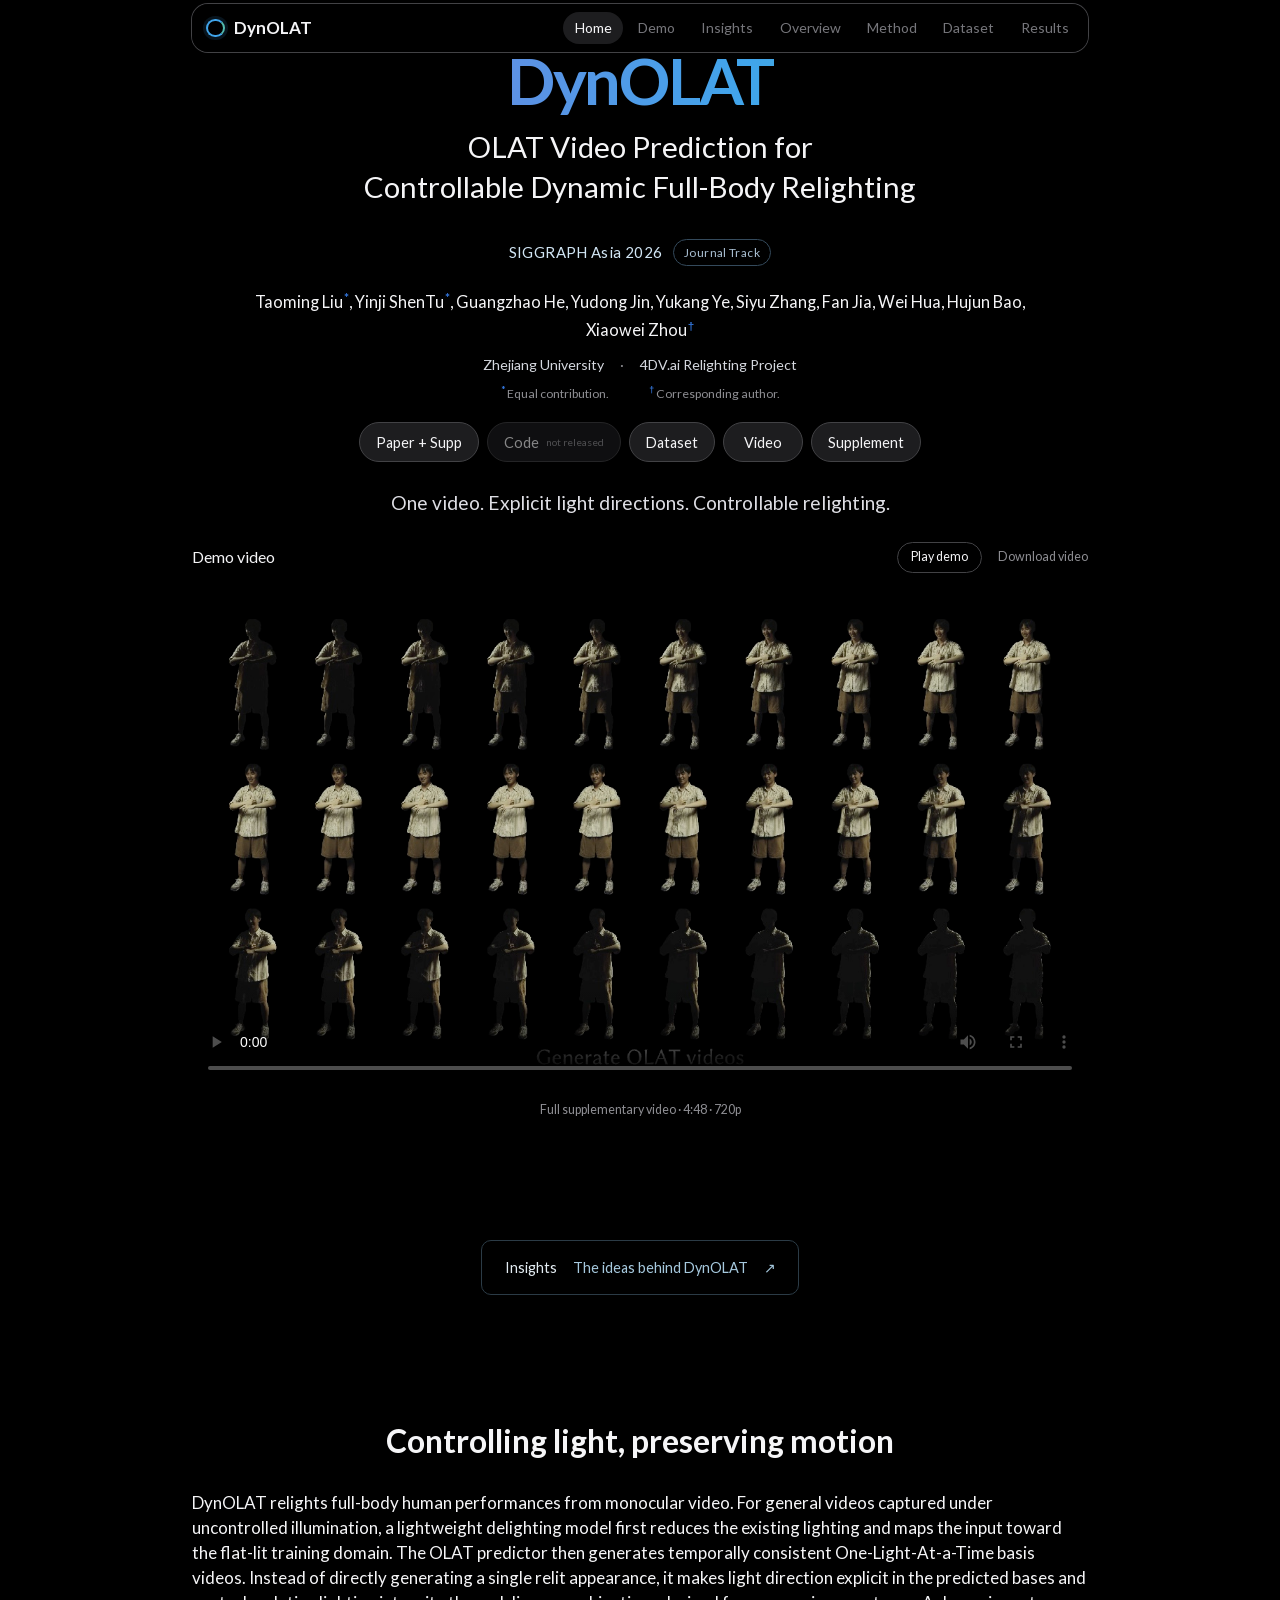
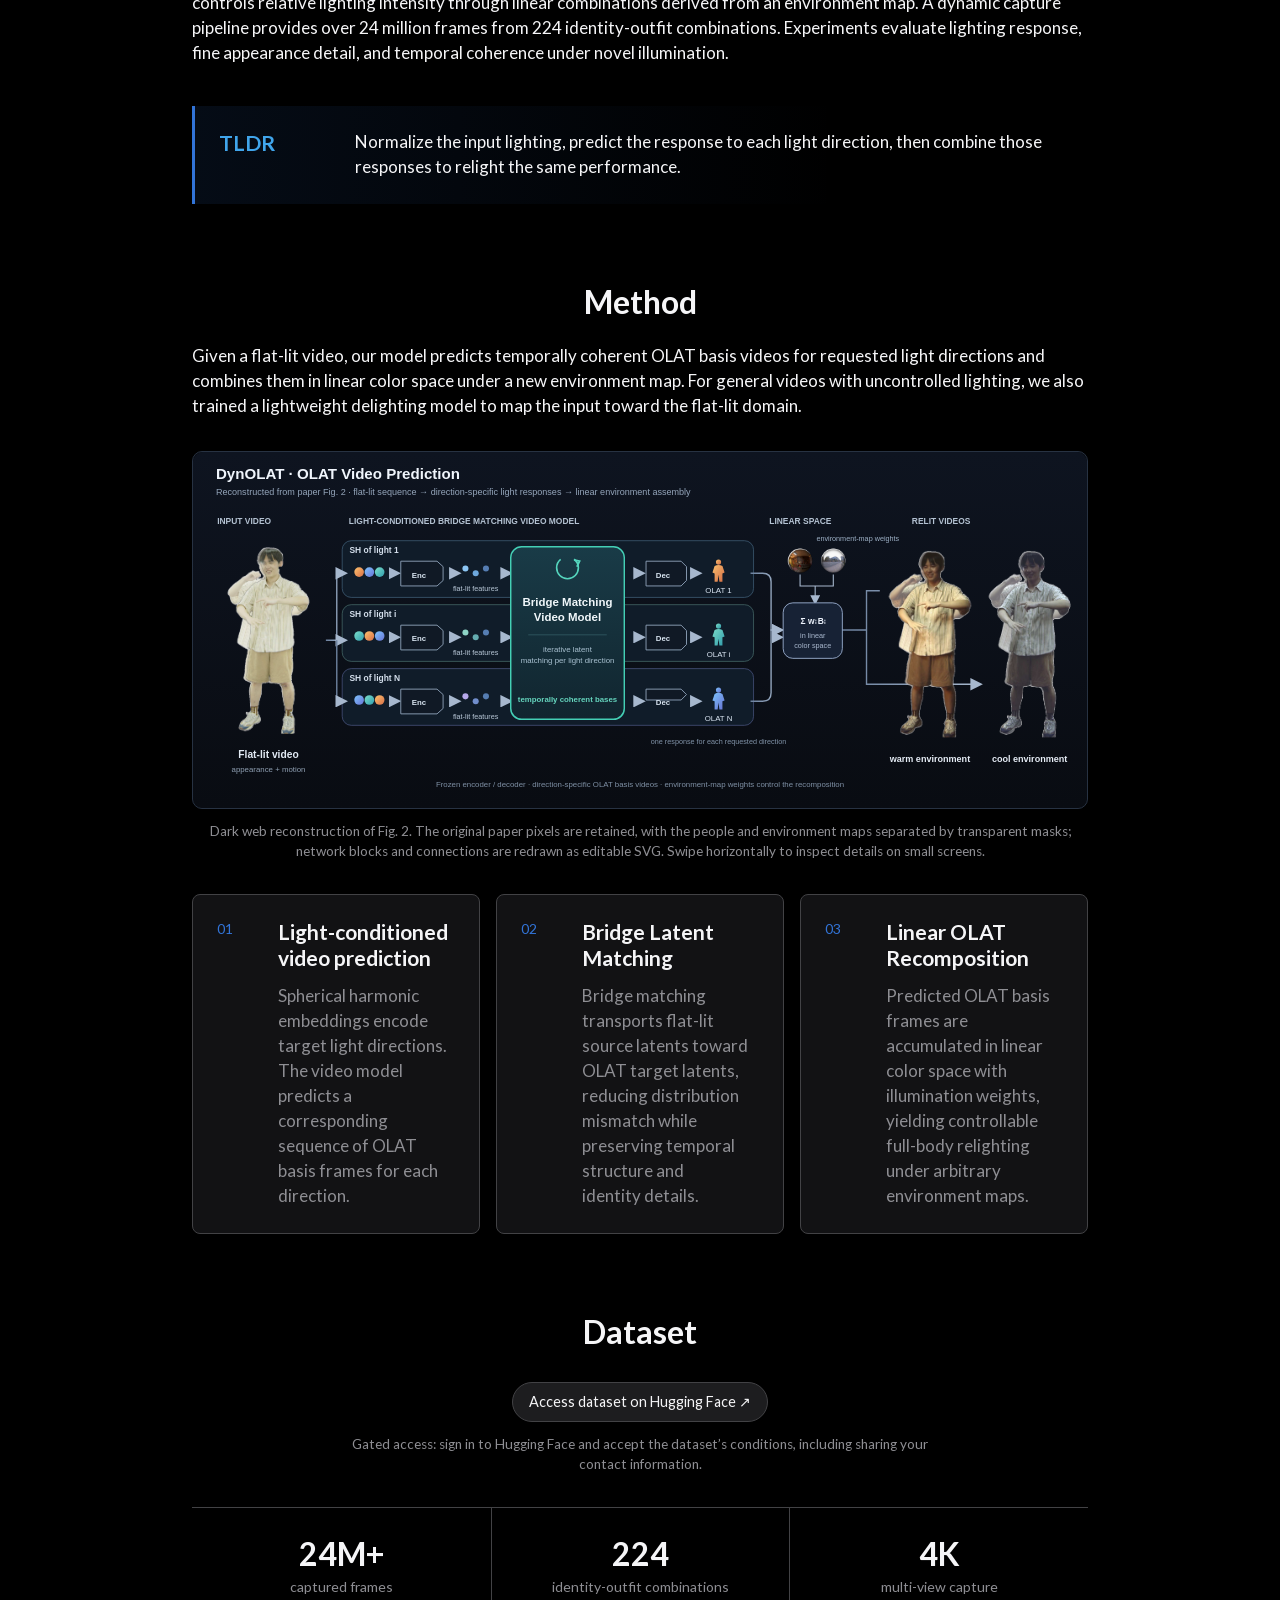
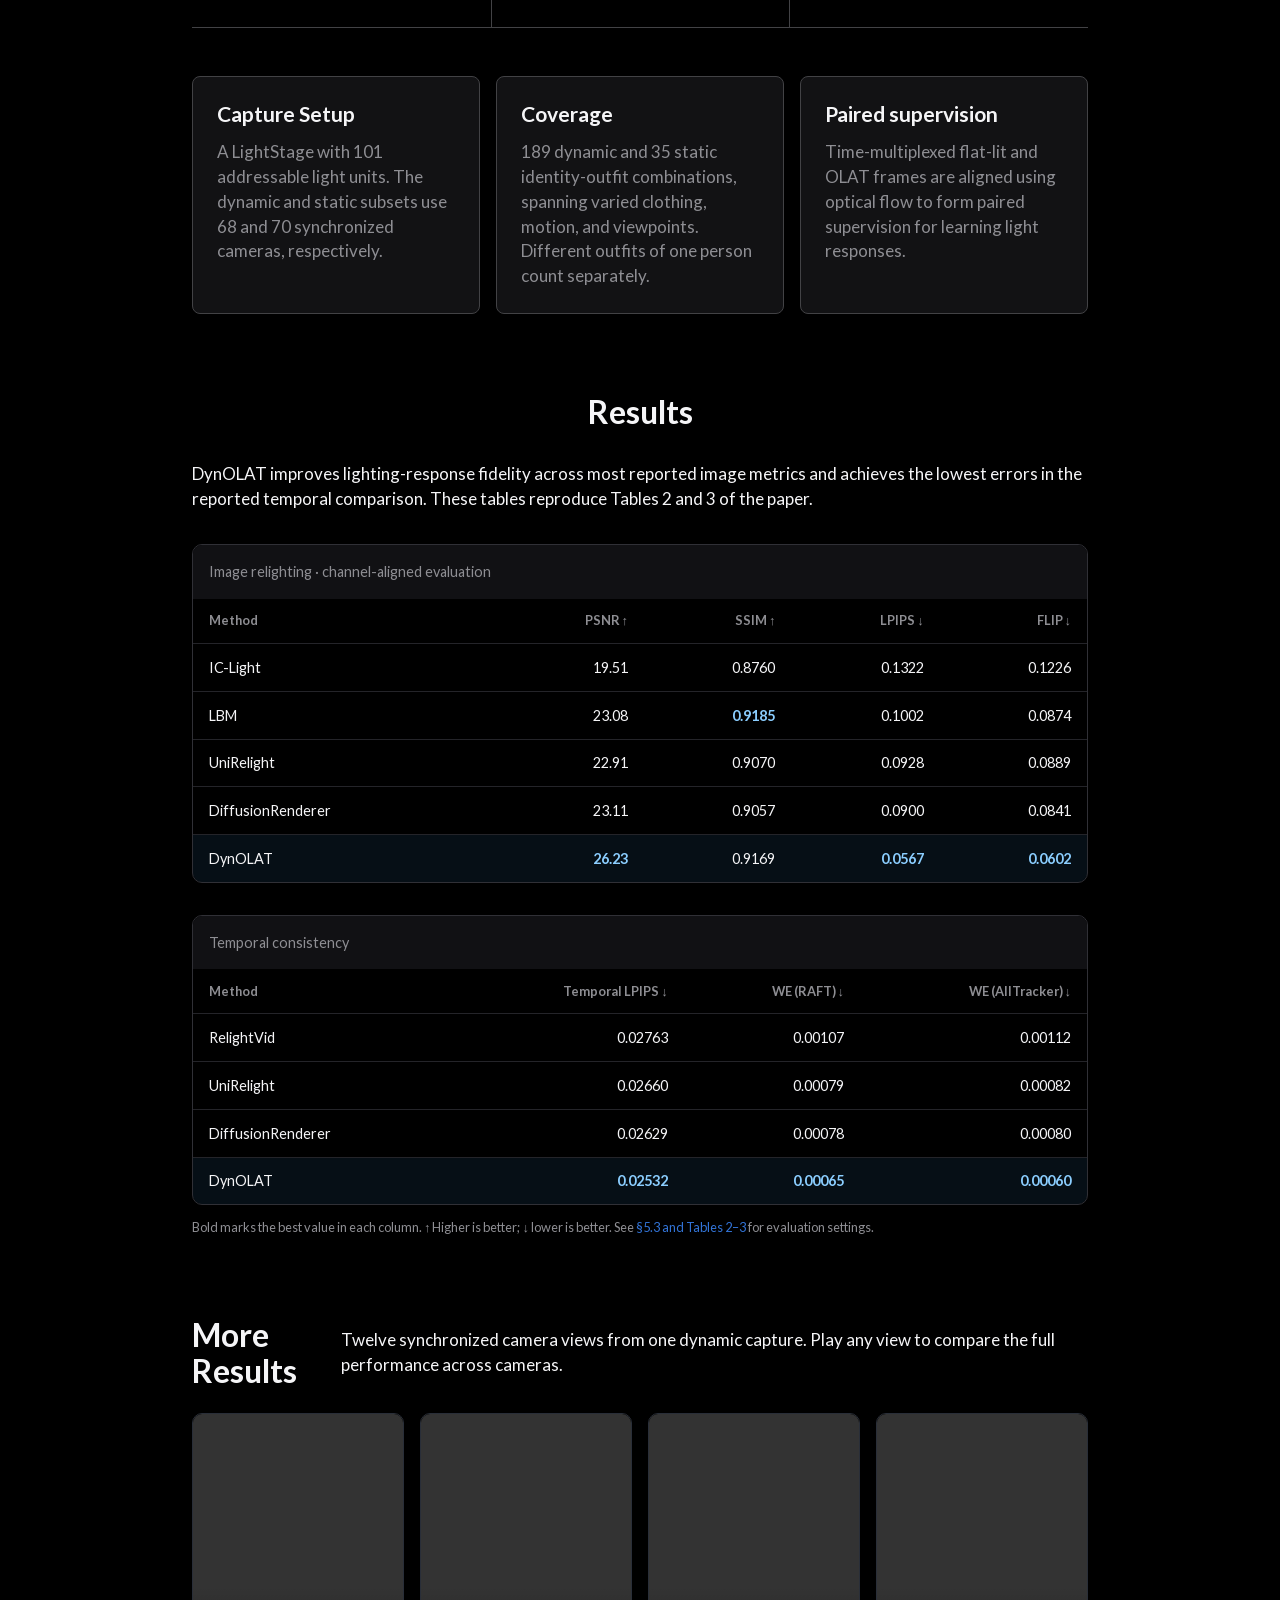
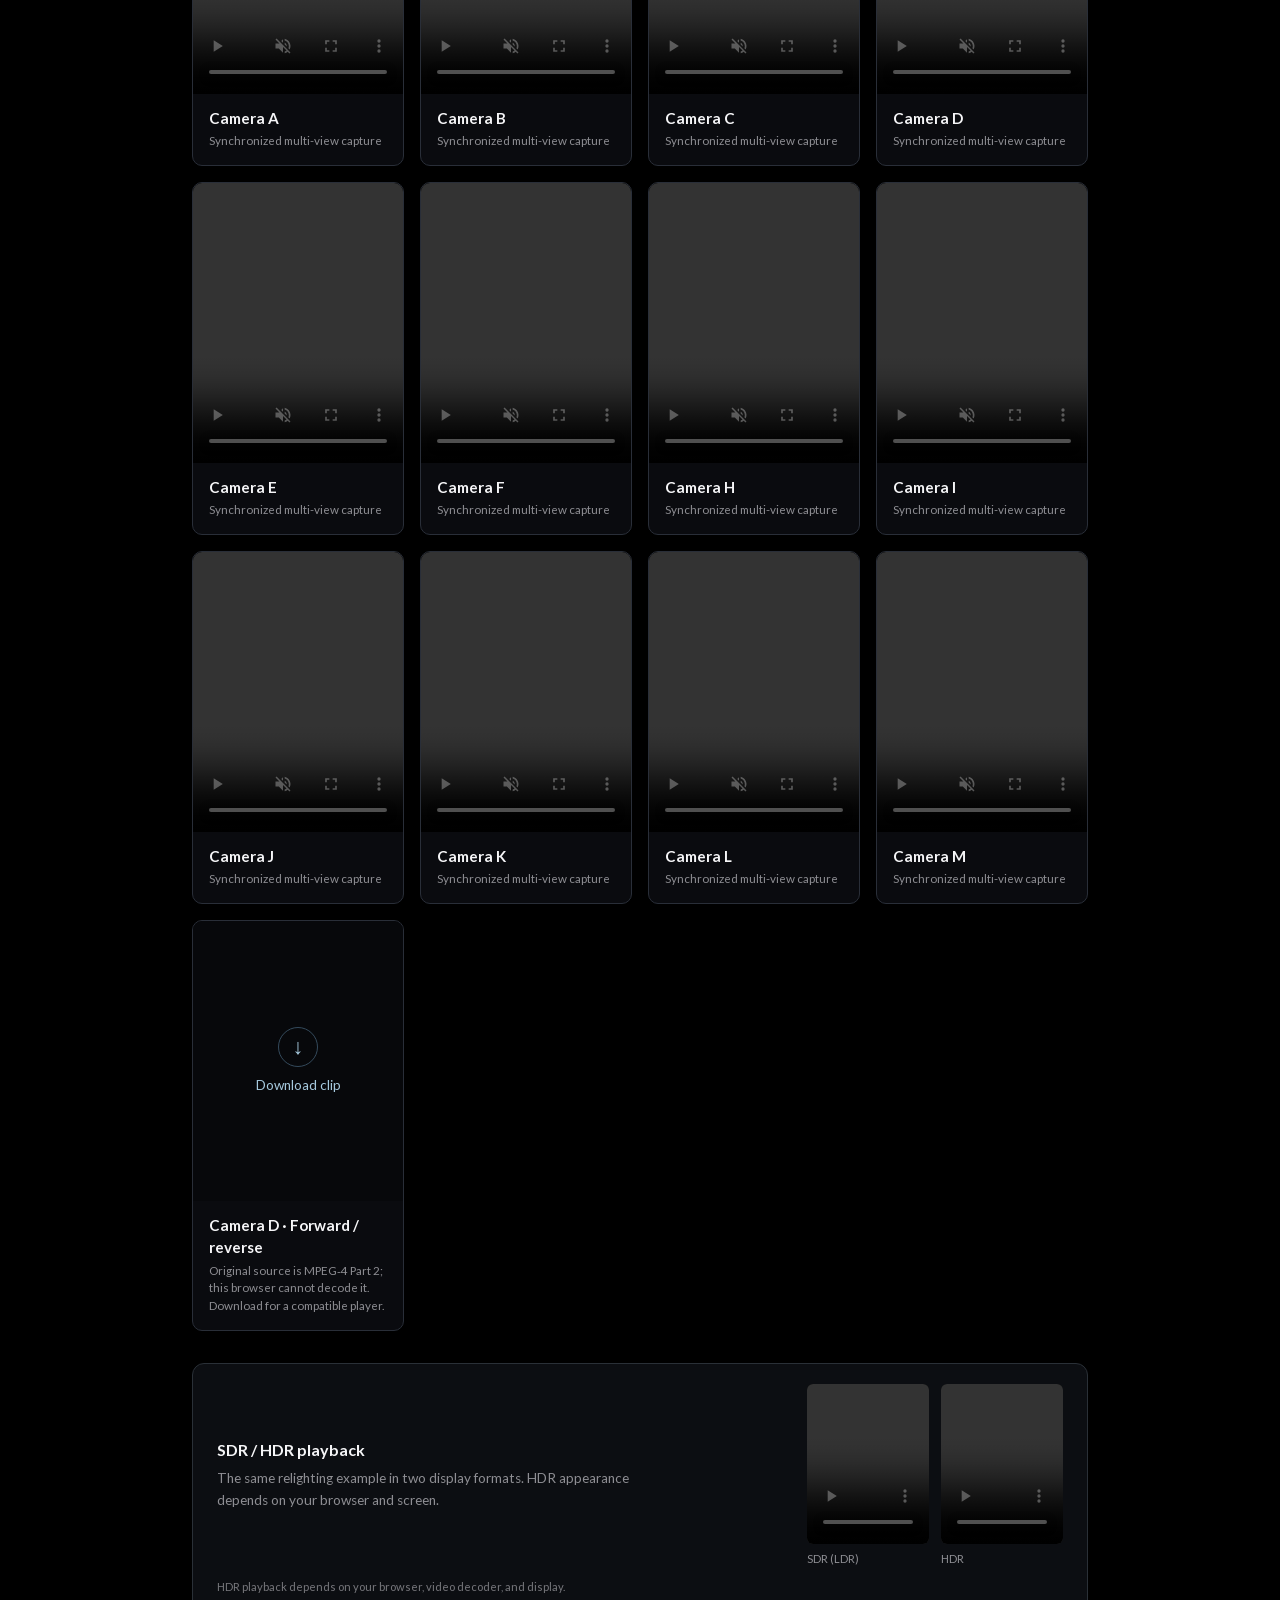
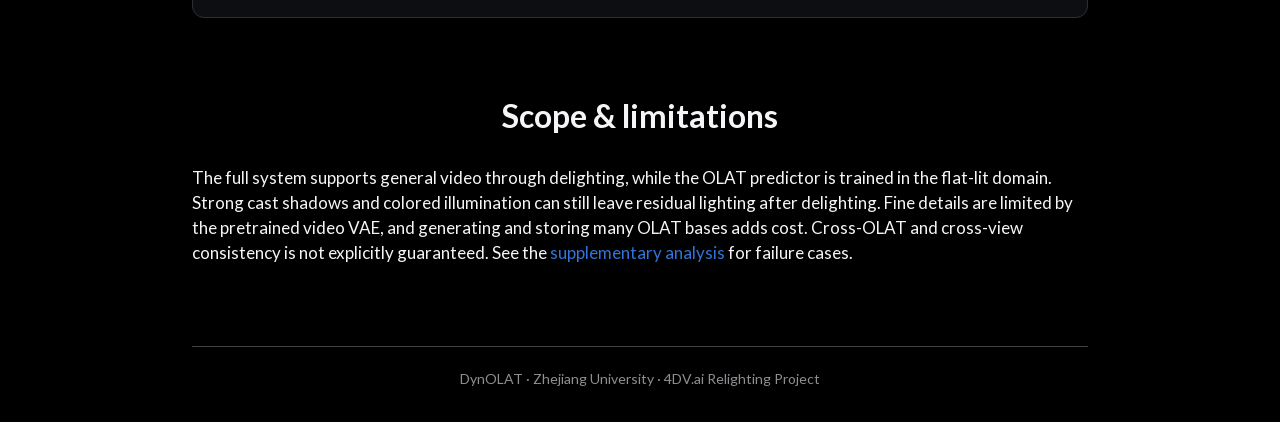
==== index.html @ ef67a53e "Refresh Jcam results gallery and masked Method diagram" ====
<!doctype html>
<html lang="en">
<head>
  <meta charset="utf-8">
  <meta name="viewport" content="width=device-width, initial-scale=1, viewport-fit=cover">
  <meta name="description" content="DynOLAT predicts temporally consistent full-body OLAT basis videos from monocular video, with a trained delighting model for general inputs under uncontrolled illumination.">
  <title>DynOLAT: OLAT Video Prediction for Controllable Dynamic Full-Body Relighting</title>
  <link rel="preload" href="assets/fonts/lato-latin-400-normal.woff2" as="font" type="font/woff2" crossorigin>
  <link rel="stylesheet" href="styles.css?v=20261019-4">
  <script src="script.js" defer></script>
</head>
<body>
  <header class="topbar" data-topbar>
    <div class="topbar__pill">
      <a class="topbar__brand" href="#home" aria-label="DynOLAT home">
        <span class="brand-mark" aria-hidden="true"></span>
        <span class="scroll-brand-left">DynOLAT</span>
      </a>
      <nav class="topbar__nav side-nav" aria-label="Section navigation">
        <a class="topbar__link nav-link active" href="#home">Home</a>
        <a class="topbar__link nav-link" href="#demo">Demo</a>
        <a class="topbar__link nav-link" href="project-source.html">Insights</a>
        <a class="topbar__link nav-link" href="#abstract">Overview</a>
        <a class="topbar__link nav-link" href="#method">Method</a>
        <a class="topbar__link nav-link" href="#dataset">Dataset</a>
        <a class="topbar__link nav-link" href="#experiment">Results</a>
      </nav>
    </div>
  </header>

  <main class="paper-page" id="top">
    <section class="hero section-block" id="home" data-topbar-trigger>
      <div class="container section-inner">
        <h1 class="hero__title">
          <span class="title hero__title-main" data-text="DynOLAT">DynOLAT<span class="hero__title-colon">:</span></span>
          <span class="full-title hero__title-sub" data-text="OLAT Video Prediction for Controllable Dynamic Full-Body Relighting">
            OLAT Video Prediction for<br class="hero__br--wide"> Controllable Dynamic Full-Body Relighting
          </span>
        </h1>

        <p class="publication-note">SIGGRAPH Asia 2026 <span class="publication-note__track">Journal Track</span></p>

        <p class="authors">
          Taoming Liu<sup>*</sup>, Yinji ShenTu<sup>*</sup>, Guangzhao He, Yudong Jin, Yukang Ye, Siyu Zhang, Fan Jia, Wei Hua, Hujun Bao, Xiaowei Zhou<sup>&dagger;</sup>
        </p>
        <p class="affiliations">Zhejiang University <span aria-hidden="true">·</span> 4DV.ai Relighting Project</p>
        <p class="author-note">
          <span><sup>*</sup> Equal contribution.</span>
          <span><sup>&dagger;</sup> Corresponding author.</span>
        </p>

        <div class="home-links actions" aria-label="Project links">
          <a class="home-link-btn button" href="assets/dynolat.pdf" target="_blank" rel="noopener" title="Complete paper, including supplementary material; 28 pages">Paper + Supp</a>
          <span class="home-link-btn button button--pending" aria-disabled="true" title="Code has not been released yet">Code <small>not released</small></span>
          <a class="home-link-btn button" href="https://huggingface.co/datasets/STLAND/ZJU_OLAT" target="_blank" rel="noopener">Dataset</a>
          <a class="home-link-btn button" href="#demo">Video</a>
          <a class="home-link-btn button" href="assets/dynolat.pdf#page=18" target="_blank" rel="noopener">Supplement</a>
        </div>
      </div>

      <div class="container hero-demo" id="demo">
        <p class="hero-tagline">One video. Explicit light directions. Controllable relighting.</p>
        <div class="preview-heading demo-heading">
          <h2>Demo video</h2>
          <div class="demo-actions">
            <button class="preview-toggle" type="button" data-demo-toggle>Play demo</button>
            <a href="assets/videos/dynolat-demo.mp4" download>Download video</a>
          </div>
        </div>
        <figure class="full-demo">
          <div class="media-frame media-frame--video">
            <video id="demo-video" class="demo-video" controls playsinline preload="metadata" poster="assets/videos/dynolat-demo-poster.jpg" aria-label="DynOLAT full supplementary demo video">
              <source src="assets/videos/dynolat-demo.mp4" type="video/mp4">
              Your browser does not support this video. <a href="assets/videos/dynolat-demo.mp4" download>Download the MP4</a>.
            </video>
          </div>
          <figcaption class="preview-caption">Full supplementary video · 4:48 · 720p</figcaption>
        </figure>
      </div>
    </section>

    <div class="source-entry container" id="project-source">
      <a href="project-source.html"><span>Insights</span> The ideas behind DynOLAT <span aria-hidden="true">↗</span></a>
    </div>

    <section class="section section-block" id="abstract">
      <div class="container section-inner">
        <div class="section__head">
          <h2 class="section-title">Controlling light, preserving motion</h2>
        </div>
        <p class="section-text prose">
          DynOLAT relights full-body human performances from monocular video. For general videos captured under uncontrolled illumination, a lightweight delighting model first reduces the existing lighting and maps the input toward the flat-lit training domain. The OLAT predictor then generates temporally consistent One-Light-At-a-Time basis videos. Instead of directly generating a single relit appearance, it makes light direction explicit in the predicted bases and controls relative lighting intensity through linear combinations derived from an environment map. A dynamic capture pipeline provides over 24 million frames from 224 identity-outfit combinations. Experiments evaluate lighting response, fine appearance detail, and temporal coherence under novel illumination.
        </p>
        <aside class="tldr-card callout">
          <h3 class="card-title">TLDR</h3>
          <p>Normalize the input lighting, predict the response to each light direction, then combine those responses to relight the same performance.</p>
        </aside>
      </div>
    </section>

    <section class="section section-block" id="method">
      <div class="container section-inner">
        <div class="section__head">
          <h2 class="section-title">Method</h2>
          <p class="section__lead section-text">
            Given a flat-lit video, our model predicts temporally coherent OLAT basis videos for requested light directions and combines them in linear color space under a new environment map. For general videos with uncontrolled lighting, we also trained a lightweight delighting model to map the input toward the flat-lit domain.
          </p>
        </div>
        <figure class="method-figure">
          <a href="assets/method-overview-dark.svg?v=20261030-5" target="_blank" rel="noopener" aria-label="Open the method diagram at full size"><img src="assets/method-overview-dark.svg?v=20261030-5" width="1480" height="590" loading="lazy" alt="Reconstruction of paper Figure 2 on a dark background: a flat-lit video is encoded; spherical harmonics of each target light direction condition an iterative bridge matching video model that predicts OLAT basis videos; the frozen decoder produces the bases, which are combined in linear color space with environment-map weights to create relit videos."></a>
          <figcaption>Dark web reconstruction of Fig. 2. The original paper pixels are retained, with the people and environment maps separated by transparent masks; network blocks and connections are redrawn as editable SVG. Swipe horizontally to inspect details on small screens.</figcaption>
        </figure>
        <ol class="method-list card-grid method-grid">
          <li class="info-card">
            <span class="method-list__index" aria-hidden="true">01</span>
            <div><h3 class="card-title">Light-conditioned video prediction</h3><p>Spherical harmonic embeddings encode target light directions. The video model predicts a corresponding sequence of OLAT basis frames for each direction.</p></div>
          </li>
          <li class="info-card">
            <span class="method-list__index" aria-hidden="true">02</span>
            <div><h3 class="card-title">Bridge Latent Matching</h3><p>Bridge matching transports flat-lit source latents toward OLAT target latents, reducing distribution mismatch while preserving temporal structure and identity details.</p></div>
          </li>
          <li class="info-card">
            <span class="method-list__index" aria-hidden="true">03</span>
            <div><h3 class="card-title">Linear OLAT Recomposition</h3><p>Predicted OLAT basis frames are accumulated in linear color space with illumination weights, yielding controllable full-body relighting under arbitrary environment maps.</p></div>
          </li>
        </ol>
      </div>
    </section>

    <section class="section section-block" id="dataset">
      <div class="container section-inner">
        <div class="section__head">
          <h2 class="section-title">Dataset</h2>
        </div>
        <div class="dataset-access">
          <a class="button" href="https://huggingface.co/datasets/STLAND/ZJU_OLAT" target="_blank" rel="noopener">Access dataset on Hugging Face ↗</a>
          <p>Gated access: sign in to Hugging Face and accept the dataset’s conditions, including sharing your contact information.</p>
        </div>
        <div class="dataset-summary" aria-label="Dataset scale">
          <p><strong>24M+</strong><span>captured frames</span></p>
          <p><strong>224</strong><span>identity-outfit combinations</span></p>
          <p><strong>4K</strong><span>multi-view capture</span></p>
        </div>
        <div class="card-grid dataset-grid">
          <article class="info-card">
            <h3 class="card-title">Capture Setup</h3>
            <p>A LightStage with 101 addressable light units. The dynamic and static subsets use 68 and 70 synchronized cameras, respectively.</p>
          </article>
          <article class="info-card">
            <h3 class="card-title">Coverage</h3>
            <p>189 dynamic and 35 static identity-outfit combinations, spanning varied clothing, motion, and viewpoints. Different outfits of one person count separately.</p>
          </article>
          <article class="info-card">
            <h3 class="card-title">Paired supervision</h3>
            <p>Time-multiplexed flat-lit and OLAT frames are aligned using optical flow to form paired supervision for learning light responses.</p>
          </article>
        </div>
      </div>
    </section>

    <section class="section section-block" id="experiment">
      <div class="container section-inner">
        <div class="section__head">
          <h2 class="section-title">Results</h2>
        </div>
        <p class="section-text prose">DynOLAT improves lighting-response fidelity across most reported image metrics and achieves the lowest errors in the reported temporal comparison. These tables reproduce Tables 2 and 3 of the paper.</p>
        <div class="results-table-wrap" tabindex="0" role="region" aria-label="Image relighting results; scroll horizontally on small screens">
          <table class="results-table">
            <caption>Image relighting · channel-aligned evaluation</caption>
            <thead><tr><th scope="col">Method</th><th scope="col">PSNR ↑</th><th scope="col">SSIM ↑</th><th scope="col">LPIPS ↓</th><th scope="col">FLIP ↓</th></tr></thead>
            <tbody>
              <tr><th scope="row">IC-Light</th><td>19.51</td><td>0.8760</td><td>0.1322</td><td>0.1226</td></tr>
              <tr><th scope="row">LBM</th><td>23.08</td><td><strong>0.9185</strong></td><td>0.1002</td><td>0.0874</td></tr>
              <tr><th scope="row">UniRelight</th><td>22.91</td><td>0.9070</td><td>0.0928</td><td>0.0889</td></tr>
              <tr><th scope="row">DiffusionRenderer</th><td>23.11</td><td>0.9057</td><td>0.0900</td><td>0.0841</td></tr>
              <tr class="ours"><th scope="row">DynOLAT</th><td><strong>26.23</strong></td><td>0.9169</td><td><strong>0.0567</strong></td><td><strong>0.0602</strong></td></tr>
            </tbody>
          </table>
        </div>
        <div class="results-table-wrap" tabindex="0" role="region" aria-label="Temporal consistency results; scroll horizontally on small screens">
          <table class="results-table">
            <caption>Temporal consistency</caption>
            <thead><tr><th scope="col">Method</th><th scope="col">Temporal LPIPS ↓</th><th scope="col">WE (RAFT) ↓</th><th scope="col">WE (AllTracker) ↓</th></tr></thead>
            <tbody>
              <tr><th scope="row">RelightVid</th><td>0.02763</td><td>0.00107</td><td>0.00112</td></tr>
              <tr><th scope="row">UniRelight</th><td>0.02660</td><td>0.00079</td><td>0.00082</td></tr>
              <tr><th scope="row">DiffusionRenderer</th><td>0.02629</td><td>0.00078</td><td>0.00080</td></tr>
              <tr class="ours"><th scope="row">DynOLAT</th><td><strong>0.02532</strong></td><td><strong>0.00065</strong></td><td><strong>0.00060</strong></td></tr>
            </tbody>
          </table>
        </div>
        <p class="results-note">Bold marks the best value in each column. ↑ Higher is better; ↓ lower is better. See <a href="assets/dynolat.pdf#page=12" target="_blank" rel="noopener">§5.3 and Tables 2–3</a> for evaluation settings.</p>
      </div>
    </section>

    <section class="section section-block more-results" id="more-results">
      <div class="container section-inner">
        <div class="preview-heading short-preview-heading">
          <h2 class="section-title">More Results</h2>
          <p class="section-text">Twelve synchronized camera views from one dynamic capture. Play any view to compare the full performance across cameras.</p>
        </div>
        <div class="case-grid jcam-grid" aria-label="Synchronized results from the Jcam multi-camera capture">
          <figure class="case-card jcam-card"><video class="jcam-video" data-jcam-sync controls playsinline muted loop preload="metadata" aria-label="Synchronized camera A view"><source src="assets/videos/jcam/JcamA.mp4" type="video/mp4"></video><figcaption><span>Camera A</span><small>Synchronized multi-view capture</small></figcaption></figure>
          <figure class="case-card jcam-card"><video class="jcam-video" data-jcam-sync controls playsinline muted loop preload="metadata" aria-label="Synchronized camera B view"><source src="assets/videos/jcam/JcamB.mp4" type="video/mp4"></video><figcaption><span>Camera B</span><small>Synchronized multi-view capture</small></figcaption></figure>
          <figure class="case-card jcam-card"><video class="jcam-video" data-jcam-sync controls playsinline muted loop preload="metadata" aria-label="Synchronized camera C view"><source src="assets/videos/jcam/JcamC.mp4" type="video/mp4"></video><figcaption><span>Camera C</span><small>Synchronized multi-view capture</small></figcaption></figure>
          <figure class="case-card jcam-card"><video class="jcam-video" data-jcam-sync controls playsinline muted loop preload="metadata" aria-label="Synchronized camera D view"><source src="assets/videos/jcam/JcamD.mp4" type="video/mp4"></video><figcaption><span>Camera D</span><small>Synchronized multi-view capture</small></figcaption></figure>
          <figure class="case-card jcam-card"><video class="jcam-video" data-jcam-sync controls playsinline muted loop preload="metadata" aria-label="Synchronized camera E view"><source src="assets/videos/jcam/JcamE.mp4" type="video/mp4"></video><figcaption><span>Camera E</span><small>Synchronized multi-view capture</small></figcaption></figure>
          <figure class="case-card jcam-card"><video class="jcam-video" data-jcam-sync controls playsinline muted loop preload="metadata" aria-label="Synchronized camera F view"><source src="assets/videos/jcam/JcamF.mp4" type="video/mp4"></video><figcaption><span>Camera F</span><small>Synchronized multi-view capture</small></figcaption></figure>
          <figure class="case-card jcam-card"><video class="jcam-video" data-jcam-sync controls playsinline muted loop preload="metadata" aria-label="Synchronized camera H view"><source src="assets/videos/jcam/JcamH.mp4" type="video/mp4"></video><figcaption><span>Camera H</span><small>Synchronized multi-view capture</small></figcaption></figure>
          <figure class="case-card jcam-card"><video class="jcam-video" data-jcam-sync controls playsinline muted loop preload="metadata" aria-label="Synchronized camera I view"><source src="assets/videos/jcam/JcamI.mp4" type="video/mp4"></video><figcaption><span>Camera I</span><small>Synchronized multi-view capture</small></figcaption></figure>
          <figure class="case-card jcam-card"><video class="jcam-video" data-jcam-sync controls playsinline muted loop preload="metadata" aria-label="Synchronized camera J view"><source src="assets/videos/jcam/JcamJ.mp4" type="video/mp4"></video><figcaption><span>Camera J</span><small>Synchronized multi-view capture</small></figcaption></figure>
          <figure class="case-card jcam-card"><video class="jcam-video" data-jcam-sync controls playsinline muted loop preload="metadata" aria-label="Synchronized camera K view"><source src="assets/videos/jcam/JcamK.mp4" type="video/mp4"></video><figcaption><span>Camera K</span><small>Synchronized multi-view capture</small></figcaption></figure>
          <figure class="case-card jcam-card"><video class="jcam-video" data-jcam-sync controls playsinline muted loop preload="metadata" aria-label="Synchronized camera L view"><source src="assets/videos/jcam/JcamL.mp4" type="video/mp4"></video><figcaption><span>Camera L</span><small>Synchronized multi-view capture</small></figcaption></figure>
          <figure class="case-card jcam-card"><video class="jcam-video" data-jcam-sync controls playsinline muted loop preload="metadata" aria-label="Synchronized camera M view"><source src="assets/videos/jcam/JcamM.mp4" type="video/mp4"></video><figcaption><span>Camera M</span><small>Synchronized multi-view capture</small></figcaption></figure>
          <figure class="case-card jcam-card jcam-card--reverse"><div class="jcam-download-preview"><a href="assets/videos/jcam/JcamD_forward_reverse_x1.mp4" download aria-label="Download Camera D forward and reverse clip"><span aria-hidden="true">↓</span><span>Download clip</span></a></div><figcaption><span>Camera D · Forward / reverse</span><small>Original source is MPEG‑4 Part 2; this browser cannot decode it. Download for a compatible player.</small></figcaption></figure>
        </div>
        <aside class="playback-note" aria-labelledby="playback-title">
        <div class="playback-note__copy"><h3 class="playback-heading" id="playback-title">SDR / HDR playback</h3>
        <p class="section-text">The same relighting example in two display formats. HDR appearance depends on your browser and screen.</p></div>
        <div class="experiment-video-grid">
          <figure class="experiment-video-item">
            <div class="media-frame media-frame--video">
              <video class="experiment-video" aria-label="SDR relighting playback" controls preload="metadata" muted playsinline>
                <source src="assets/videos/shanghai-sdr.mp4" type="video/mp4">
              </video>
            </div>
            <figcaption class="video-caption">SDR (LDR)</figcaption>
          </figure>
          <figure class="experiment-video-item">
            <div class="media-frame media-frame--video">
              <video class="experiment-video hdr-video" aria-label="HDR relighting playback" controls preload="metadata" muted playsinline>
                <source src="assets/videos/shanghai-hdr.mp4" type="video/mp4">
              </video>
            </div>
            <figcaption class="video-caption">HDR</figcaption>
          </figure>
        </div>
        <p class="experiment-hdr-note" id="hdrSupportNote">HDR Playback: Detecting support...</p>
        </aside>
      </div>
    </section>

    <section class="section section-block" id="limitations">
      <div class="container section-inner">
        <div class="section__head"><h2 class="section-title">Scope &amp; limitations</h2></div>
        <p class="section-text prose">The full system supports general video through delighting, while the OLAT predictor is trained in the flat-lit domain. Strong cast shadows and colored illumination can still leave residual lighting after delighting. Fine details are limited by the pretrained video VAE, and generating and storing many OLAT bases adds cost. Cross-OLAT and cross-view consistency is not explicitly guaranteed. See the <a href="assets/dynolat.pdf#page=19" target="_blank" rel="noopener">supplementary analysis</a> for failure cases.</p>
      </div>
    </section>
  </main>

  <footer class="footer">
    <div class="container"><p>DynOLAT &middot; Zhejiang University &middot; 4DV.ai Relighting Project</p></div>
  </footer>
</body>
</html>
---- styles.css ----
@font-face {
  font-family: "Lato";
  font-style: normal;
  font-weight: 400;
  font-display: swap;
  src: url("assets/fonts/lato-latin-400-normal.woff2") format("woff2");
}

@font-face {
  font-family: "Lato";
  font-style: normal;
  font-weight: 700;
  font-display: swap;
  src: url("assets/fonts/lato-latin-700-normal.woff2") format("woff2");
}

:root {
  color-scheme: dark;
  --bg: #000000;
  --surface-deep: #121214;
  --surface: #1d1d1f;
  --surface-hover: #2a2a2d;
  --border: #424245;
  --border-strong: #55555a;
  --text: #f5f5f7;
  --text-muted: #8e8e93;
  --text-faint: #76767b;
  --link: #3274d8;
  --accent: #40a5eb;
  --accent-soft: #6e85df;
  --accent-teal: #52bbb1;
  --container: 60rem;
  --gutter: clamp(1.1rem, 4vw, 2rem);
  --section-gap: clamp(6rem, 10vw, 10rem);
  --radius-media: 16px;
  --radius: 8px;
  --radius-sm: 6px;
  --radius-pill: 999px;
  --ease: cubic-bezier(0.4, 0, 0.2, 1);
  --anchor-offset: 5.5rem;
  --step-small: 0.875rem;
  --step-body: 1.0625rem;
  --step-lead: 1.3125rem;
  --step-heading: 2rem;
  --step-display: 2.2rem;
}

*,
*::before,
*::after {
  box-sizing: border-box;
}

html {
  scroll-behavior: smooth;
  scroll-padding-top: var(--anchor-offset);
  -webkit-text-size-adjust: 100%;
}

body {
  min-width: 320px;
  margin: 0;
  overflow-x: hidden;
  background: var(--bg);
  color: var(--text);
  font-family: "Lato", ui-sans-serif, -apple-system, BlinkMacSystemFont, "Segoe UI", "PingFang SC", "Microsoft YaHei", sans-serif;
  font-size: var(--step-body);
  line-height: 1.47;
  letter-spacing: 0;
  -webkit-font-smoothing: antialiased;
  text-rendering: optimizeLegibility;
}

img,
video {
  display: block;
  max-width: 100%;
  height: auto;
  -webkit-user-drag: none;
  user-select: none;
}

a {
  color: var(--link);
  text-decoration: none;
}

a:hover {
  text-decoration: underline;
}

h1,
h2,
h3,
p,
figure {
  margin: 0;
}

h1,
h2,
h3 {
  font-weight: 700;
  letter-spacing: 0;
  text-wrap: balance;
}

h2 {
  font-size: var(--step-heading);
  line-height: 1.125;
}

h3 {
  font-size: var(--step-lead);
  line-height: 1.25;
}

p {
  text-wrap: pretty;
}

:focus-visible {
  outline: 2px solid var(--link);
  outline-offset: 3px;
  border-radius: 4px;
}

.container {
  width: 100%;
  max-width: var(--container);
  margin-inline: auto;
  padding-inline: var(--gutter);
}

.paper-page {
  width: 100%;
}

.topbar {
  position: fixed;
  inset: 0 0 auto;
  z-index: 50;
  display: flex;
  justify-content: center;
  padding: max(0.25rem, env(safe-area-inset-top, 0px)) var(--gutter) 0;
  pointer-events: none;
}

.topbar__pill {
  display: flex;
  align-items: center;
  justify-content: space-between;
  gap: 0.75rem;
  width: 100%;
  max-width: calc(var(--container) - var(--gutter) * 2);
  min-height: 3rem;
  padding: 0.35rem 0.5rem 0.35rem 0.9rem;
  border-radius: var(--radius-media);
  background: color-mix(in srgb, var(--bg) 65%, transparent);
  backdrop-filter: blur(20px) saturate(160%);
  -webkit-backdrop-filter: blur(20px) saturate(160%);
  box-shadow: 0 0 0 1px var(--border);
  opacity: 0;
  transform: translateY(calc(-100% - 1.5rem));
  transition: opacity 0.3s var(--ease), transform 0.3s var(--ease);
  pointer-events: none;
}

.topbar.is-pinned .topbar__pill {
  opacity: 1;
  transform: none;
  pointer-events: auto;
}

.topbar__brand {
  display: inline-flex;
  flex: none;
  align-items: center;
  gap: 0.55rem;
  color: var(--text);
  font-weight: 700;
}

.topbar__brand:hover {
  text-decoration: none;
}

.brand-mark {
  width: 1.15rem;
  height: 1.15rem;
  flex: none;
  border: 2px solid var(--accent);
  border-right-color: var(--accent-teal);
  border-radius: 50%;
  box-shadow: 0 0 0 3px rgb(64 165 235 / 12%);
}

.topbar__nav {
  display: flex;
  gap: 0.25rem;
  min-width: 0;
  margin-left: auto;
  overflow-x: auto;
  scrollbar-width: none;
}

.topbar__nav::-webkit-scrollbar {
  display: none;
}

.topbar__link {
  padding: 0.35rem 0.7rem;
  border-radius: var(--radius-pill);
  color: var(--text-faint);
  font-size: var(--step-small);
  white-space: nowrap;
  transition: color 0.2s var(--ease), background-color 0.2s var(--ease);
}

.topbar__link:hover {
  background: var(--surface-hover);
  color: var(--text);
  text-decoration: none;
}

.topbar__link.active {
  background: var(--surface);
  color: var(--text);
}

.hero {
  min-height: 100vh;
  padding-top: max(clamp(3rem, 8vw, 5.5rem), env(safe-area-inset-top, 0px));
  padding-bottom: var(--section-gap);
  text-align: center;
}

.hero .section-inner {
  display: flex;
  flex-direction: column;
  align-items: center;
}

.hero__title {
  display: flex;
  align-items: baseline;
  justify-content: center;
  gap: 0.32em;
  max-width: 56rem;
  margin-bottom: 1.75rem;
  font-size: var(--step-display);
  line-height: 1.1;
  text-align: left;
}

.hero__title-main {
  flex: none;
  background: linear-gradient(90deg, var(--accent-soft) 0%, var(--accent) 35%, var(--accent-teal) 60%, var(--accent) 100%);
  background-size: 200% 100%;
  background-clip: text;
  color: transparent;
  -webkit-background-clip: text;
  -webkit-text-fill-color: transparent;
  animation: gradient-drift 8s ease-in-out infinite alternate;
}

.hero__title-sub {
  color: var(--text);
  font-weight: 400;
}

@keyframes gradient-drift {
  from { background-position: 0% 50%; }
  to { background-position: 100% 50%; }
}

.authors {
  max-width: 52rem;
  color: var(--text);
  font-size: var(--step-lead);
  line-height: 1.55;
}

.authors sup,
.author-note sup {
  margin-left: 0.08em;
  color: var(--link);
  font-size: 0.72em;
  font-weight: 700;
}

.affiliations {
  margin-top: 0.75rem;
  color: var(--text);
  font-size: var(--step-lead);
}

.affiliations span {
  margin-inline: 0.4em;
  color: var(--text-faint);
}

.author-note {
  display: flex;
  flex-wrap: wrap;
  justify-content: center;
  gap: 0.25rem 2.5rem;
  margin-top: 0.45rem;
  color: var(--text-muted);
  font-size: var(--step-small);
}

.actions {
  display: flex;
  flex-wrap: wrap;
  justify-content: center;
  gap: 0.6rem;
  margin-top: 1.75rem;
}

.button {
  display: inline-flex;
  align-items: center;
  justify-content: center;
  min-width: 5rem;
  min-height: 2.7rem;
  padding: 0.6rem 1.15rem;
  border: 1px solid var(--border);
  border-radius: var(--radius-pill);
  background: var(--surface);
  color: var(--text);
  font-size: var(--step-body);
  line-height: 1.2;
  transition: background-color 0.2s var(--ease), border-color 0.2s var(--ease);
}

.button:hover {
  border-color: var(--border-strong);
  background: var(--surface-hover);
  text-decoration: none;
}

.hero__teaser {
  margin-top: clamp(3rem, 7vw, 5rem);
}

.media-frame {
  position: relative;
  overflow: hidden;
  width: 100%;
  border-radius: var(--radius-media);
  background: var(--surface-deep);
}

.hero__media {
  aspect-ratio: 1920 / 812;
}

.hero__media img,
.media-frame--video video {
  width: 100%;
  height: 100%;
  object-fit: cover;
}

.section {
  padding-block: var(--section-gap);
}

.hero + .section,
.section + .section {
  padding-top: 0;
}

.section__head {
  margin-bottom: clamp(2.5rem, 5vw, 4rem);
}

.section__head h2 {
  text-align: center;
}

.section__lead {
  margin-top: 1.5rem;
  color: var(--text);
  text-align: left;
}

.prose {
  color: var(--text);
}

.callout {
  display: grid;
  grid-template-columns: 7rem minmax(0, 1fr);
  gap: 1.5rem;
  align-items: start;
  margin-top: 2.5rem;
  padding: 1.5rem 0 1.5rem 1.5rem;
  border-left: 3px solid var(--link);
  background: linear-gradient(90deg, rgb(50 116 216 / 10%), transparent 72%);
}

.callout h3 {
  color: var(--accent);
}

.method-list {
  display: grid;
  grid-template-columns: 1fr 1fr;
  gap: 1px;
  margin: 0;
  padding: 1px;
  border-radius: var(--radius);
  background: var(--border);
  list-style: none;
}

.method-list .info-card {
  display: grid;
  grid-template-columns: 2.8rem minmax(0, 1fr);
  gap: 1rem;
  min-height: 13rem;
  padding: 1.75rem;
  background: var(--surface-deep);
}

.method-list .info-card:first-child {
  border-radius: var(--radius-sm) 0 0 0;
}

.method-list .info-card:nth-child(2) {
  border-radius: 0 var(--radius-sm) 0 0;
}

.method-list .info-card:nth-last-child(2) {
  border-radius: 0 0 0 var(--radius-sm);
}

.method-list .info-card:last-child {
  border-radius: 0 0 var(--radius-sm) 0;
}

.method-list__index {
  color: var(--link);
  font-size: var(--step-small);
  font-variant-numeric: tabular-nums;
}

.info-card h3 {
  margin-bottom: 0.8rem;
}

.info-card p {
  color: var(--text-muted);
}

.dataset-summary {
  display: grid;
  grid-template-columns: repeat(3, 1fr);
  margin-bottom: 3rem;
  border-block: 1px solid var(--border);
}

.dataset-summary p {
  display: flex;
  min-width: 0;
  flex-direction: column;
  align-items: center;
  gap: 0.25rem;
  padding: 1.8rem 1rem;
  text-align: center;
}

.dataset-summary p + p {
  border-left: 1px solid var(--border);
}

.dataset-summary strong {
  color: var(--text);
  font-size: var(--step-heading);
  line-height: 1.15;
}

.dataset-summary span {
  color: var(--text-muted);
  font-size: var(--step-small);
}

.dataset-grid {
  display: grid;
  grid-template-columns: repeat(3, 1fr);
  gap: 1rem;
}

.dataset-grid .info-card {
  min-height: 12rem;
  padding: 1.5rem;
  border: 1px solid var(--border);
  border-radius: var(--radius);
  background: var(--surface-deep);
}

.metric-grid {
  display: grid;
  grid-template-columns: repeat(3, 1fr);
  margin-bottom: 2.25rem;
  border-block: 1px solid var(--border);
}

.metric-card {
  display: grid;
  gap: 0.4rem;
  min-width: 0;
  padding: 1.5rem 1.25rem;
  text-align: center;
}

.metric-card + .metric-card {
  border-left: 1px solid var(--border);
}

.metric-name {
  color: var(--text-muted);
  font-size: var(--step-small);
}

.metric-value {
  color: var(--text);
  font-size: var(--step-lead);
  font-weight: 700;
}

.experiment-video-grid {
  display: grid;
  grid-template-columns: 1fr 1fr;
  gap: 1rem;
  margin-top: 2.5rem;
}

.media-frame--video {
  aspect-ratio: 16 / 9;
}

.video-caption {
  margin-top: 0.75rem;
  color: var(--text-muted);
  font-size: var(--step-small);
  text-align: left;
}

.experiment-hdr-note {
  margin-top: 0.75rem;
  color: var(--text-faint);
  font-size: var(--step-small);
  text-align: right;
}

.demo-section {
  padding-bottom: clamp(5rem, 8vw, 8rem);
}

.footer {
  padding-bottom: 2rem;
  color: var(--text-muted);
  font-size: var(--step-small);
  text-align: center;
}

.footer p {
  padding-top: 1.4rem;
  border-top: 1px solid var(--border);
}

video:fullscreen {
  object-fit: contain;
}

video:-webkit-full-screen {
  object-fit: contain;
}

@media (max-width: 52rem) {
  .hero__title {
    display: block;
    text-align: center;
  }

  .hero__title-main,
  .hero__title-sub {
    display: block;
  }

  .hero__title-sub {
    margin-top: 0.3rem;
    font-size: var(--step-lead);
    line-height: 1.3;
  }

  .hero__title-colon,
  .hero__br--wide {
    display: none;
  }

  .authors,
  .affiliations {
    font-size: var(--step-body);
  }

  .method-list,
  .dataset-grid {
    grid-template-columns: 1fr;
  }

  .method-list .info-card {
    min-height: 0;
    border-radius: 0;
  }

  .method-list .info-card:first-child {
    border-radius: var(--radius-sm) var(--radius-sm) 0 0;
  }

  .method-list .info-card:last-child {
    border-radius: 0 0 var(--radius-sm) var(--radius-sm);
  }
}

@media (max-width: 44rem) {
  :root {
    --section-gap: 5.5rem;
  }

  .topbar {
    display: none;
  }

  .hero {
    min-height: auto;
    padding-top: 2.5rem;
  }

  .hero__title {
    font-size: var(--step-heading);
  }

  .author-note {
    display: grid;
    gap: 0.2rem;
  }

  .button {
    min-width: 4.6rem;
    padding-inline: 0.9rem;
    font-size: var(--step-small);
  }

  .actions {
    max-width: 21rem;
  }

  .hero__media {
    border-radius: var(--radius);
  }

  .callout {
    grid-template-columns: 1fr;
    gap: 0.65rem;
    padding-left: 1rem;
  }

  .dataset-summary,
  .metric-grid {
    grid-template-columns: 1fr;
  }

  .dataset-summary p + p,
  .metric-card + .metric-card {
    border-top: 1px solid var(--border);
    border-left: 0;
  }

  .experiment-video-grid {
    grid-template-columns: 1fr;
    gap: 1.75rem;
  }

  .experiment-hdr-note {
    text-align: left;
  }
}

@media (max-width: 31.25rem) {
  .container {
    max-width: 24rem;
  }

  .authors,
  .affiliations,
  .author-note {
    overflow-wrap: anywhere;
  }
}

@media (prefers-reduced-motion: reduce) {
  html {
    scroll-behavior: auto;
  }

  *,
  *::before,
  *::after {
    animation-duration: 0.01ms !important;
    animation-iteration-count: 1 !important;
    transition-duration: 0.01ms !important;
  }
}

/* Release preview: compact opening, full-frame video, and paper-backed results. */
.hero { min-height: auto; padding-top: 2.8rem; padding-bottom: 5rem; }
.hero__title { margin-bottom: 1.2rem; font-size: clamp(1.7rem, 3vw, 2.2rem); }
.authors { font-size: 1.02rem; line-height: 1.65; }
.affiliations { display: flex; justify-content: center; flex-wrap: wrap; gap: .2rem 1rem; font-size: .88rem; margin-top: .65rem; }
.affiliations span { margin: 0; color: var(--text-muted); }
.author-note { font-size: .77rem; }
.actions { margin-top: 1.2rem; gap: .5rem; }
.button { min-height: 2.5rem; padding: .5rem 1rem; font-size: .9rem; }
.button--pending { opacity: .55; cursor: default; gap: .4rem; }
.button--pending small { font-size: .65rem; color: var(--text-muted); }
.hero-demo { margin-top: 1.7rem; scroll-margin-top: 4rem; }
.hero-tagline { font-size: clamp(1rem, 2vw, 1.2rem); color: #dedee4; margin-bottom: 1.5rem; }
.preview-heading { display: flex; justify-content: space-between; align-items: center; margin-bottom: .8rem; text-align: left; }
.preview-heading h2 { font-size: .85rem; font-weight: 400; color: var(--text-muted); }
.preview-toggle { border: 1px solid var(--border); border-radius: 999px; padding: .35rem .8rem; background: transparent; color: var(--text); font: inherit; font-size: .78rem; cursor: pointer; }
.preview-toggle:hover { background: var(--surface); }
.preview-caption { margin-top: .7rem; font-size: .78rem; color: var(--text-muted); }
.section__head { margin-bottom: 2rem; }
.section { padding-bottom: 5rem; }
.media-frame--video video { object-fit: contain; }
.experiment-video-grid { max-width: 42rem; margin-inline: auto; }
.experiment-video-grid .media-frame--video { aspect-ratio: 3 / 5; background: #000; }
.experiment-hdr-note { text-align: center; max-width: 42rem; margin-inline: auto; }
.playback-heading { text-align: center; margin: 3rem 0 .8rem; }
.playback-heading + p { color: var(--text-muted); text-align: center; font-size: .95rem; }
.results-table-wrap { overflow-x: auto; margin-top: 2rem; border: 1px solid #303036; border-radius: 10px; }
.results-table { width: 100%; border-collapse: collapse; font-size: .9rem; font-variant-numeric: tabular-nums; text-align: right; }
.results-table caption { padding: 1rem; text-align: left; color: var(--text-muted); background: #111114; }
.results-table th, .results-table td { padding: .8rem 1rem; border-bottom: 1px solid #242429; white-space: nowrap; }
.results-table th:first-child { text-align: left; }
.results-table tbody th { font-weight: 400; }
.results-table thead { color: var(--text-muted); font-size: .8rem; }
.results-table .ours { background: rgb(64 165 235 / 9%); }
.results-table strong { color: #8bceff; }
.results-table tbody tr:last-child > * { border-bottom: 0; }
.results-note { margin-top: .8rem; font-size: .8rem; color: var(--text-muted); }
.method-figure { margin-bottom: 2rem; }
.method-figure img { width: 100%; height: auto; border-radius: 10px; background: white; }
.method-figure figcaption { margin-top: .8rem; font-size: .85rem; color: var(--text-muted); text-align: center; }
@media (max-width: 44rem) {
  .hero { padding-top: 2rem; }
  .hero__title { margin-bottom: 1rem; }
  .hero__title-main { font-size: 2.1rem; }
  .hero__title-sub { font-size: 1.2rem; }
  .authors { font-size: .88rem; }
  .affiliations { font-size: .78rem; gap: .25rem .6rem; }
  .author-note { display: flex; gap: .25rem .8rem; }
  .hero-demo { margin-top: 1.4rem; }
  .hero-tagline { max-width: 22rem; margin-inline: auto; }
  .preview-heading h2 { font-size: .75rem; }
  .preview-caption { font-size: .7rem; }
  .experiment-video-grid { grid-template-columns: 1fr 1fr; gap: .5rem; }
  .results-table th, .results-table td { padding: .7rem .8rem; }
}

.dataset-access { display: grid; justify-items: center; gap: .8rem; margin-bottom: 2rem; text-align: center; }
.dataset-access p { max-width: 38rem; color: var(--text-muted); font-size: .85rem; }

.full-demo { margin-bottom: 2.5rem; }
.full-demo video { width: 100%; height: 100%; object-fit: contain; background: #000; }
.demo-actions { display: flex; align-items: center; gap: 1rem; }
.demo-actions a { font-size: .78rem; color: var(--text-muted); }
.demo-actions a:hover { color: var(--text); }
.demo-heading h2 { color: var(--text); font-size: 1rem; }
@media (max-width: 44rem) {
  .demo-actions { gap: .6rem; }
  .demo-actions a { font-size: .7rem; }
}

/* Centered release masthead and dark scientific overview. */
.hero__title { display: block; max-width: 61rem; margin-inline: auto; text-align: center; }
.hero__title-main { display: block; font-size: clamp(2.8rem, 5vw, 4rem); line-height: 1.12; letter-spacing: -.035em; margin-bottom: .65rem; }
.hero__title-colon { display: none; }
.hero__title-sub { display: block; font-size: clamp(1.15rem, 2.35vw, 1.85rem); line-height: 1.35; font-weight: 400; text-align: center; }
.authors { max-width: 53rem; margin-inline: auto; }
.affiliations { color: #d5d8df; }
.method-figure img { background: #090c12; border: 1px solid #273242; }
@media (max-width: 44rem) {
  .hero__title-main { font-size: 2.75rem; }
  .hero__title-sub { font-size: 1.15rem; }
  .hero__br--wide { display: none; }
}

/* Release narrative: demo first, project source next, extra results at the end. */
.publication-note { display: flex; justify-content: center; align-items: center; flex-wrap: wrap; gap: .45rem .65rem; margin: .8rem auto 1.35rem; color: #d2e6f5; font-size: .93rem; letter-spacing: .025em; }
.publication-note__track { border: 1px solid #344a5c; border-radius: 999px; padding: .25rem .65rem; font-size: .75rem; color: #a9bfd2; }
.hero .full-demo { margin-bottom: 0; }
.project-source .section__head { margin-bottom: 2.5rem; }
.more-results .short-preview-heading h2 { color: var(--text); font-size: var(--step-heading); font-weight: 600; }
.more-results .case-grid { display: grid; grid-template-columns: repeat(4, minmax(0, 1fr)); gap: 1rem; margin-top: 1.5rem; }
.case-card { min-width: 0; overflow: hidden; border: 1px solid #292e38; border-radius: 10px; background: #0a0b0f; }
.case-card video { display: block; width: 100%; aspect-ratio: 16 / 9; background: #000; object-fit: contain; }
.jcam-card video { aspect-ratio: 3 / 4; object-fit: contain; }
.jcam-download-preview { display: grid; aspect-ratio: 3 / 4; place-items: center; background: #07080b; }
.jcam-download-preview a { display: grid; justify-items: center; gap: .55rem; color: #a6c9de; font-size: .85rem; }
.jcam-download-preview a > span:first-child { display: grid; width: 2.5rem; height: 2.5rem; place-items: center; border: 1px solid #344a5c; border-radius: 50%; font-size: 1.35rem; }
.jcam-download-preview a:hover { color: #e1f3ff; text-decoration: none; }
.case-card figcaption { display: grid; gap: .2rem; padding: .8rem 1rem .95rem; color: var(--text); }
.case-card figcaption > span { font-size: .95rem; font-weight: 600; }
.case-card figcaption small { color: var(--text-muted); font-size: .73rem; line-height: 1.5; }
.method-grid { grid-template-columns: repeat(3, minmax(0, 1fr)); gap: 1rem; padding: 0; border: 0; border-radius: 0; background: transparent; }
.method-list.method-grid .info-card { min-height: 12rem; padding: 1.5rem; border: 1px solid var(--border); border-radius: var(--radius); background: var(--surface-deep); }
.method-list.method-grid .info-card:first-child, .method-list.method-grid .info-card:nth-child(2), .method-list.method-grid .info-card:last-child { border-radius: var(--radius); }
.method-figure { overflow-x: auto; overscroll-behavior-inline: contain; }
.playback-note { display: grid; grid-template-columns: 1fr 16rem; gap: .75rem 2rem; align-items: center; margin-top: 2rem; padding: 1.3rem 1.5rem; border: 1px solid #2a3037; border-radius: 12px; background: #0c0e12; }
.playback-note .playback-heading { text-align: left; margin: 0 0 .55rem; font-size: 1rem; }
.playback-note .playback-heading + p { text-align: left; font-size: .85rem; line-height: 1.6; margin: 0; max-width: 27rem; }
.playback-note .experiment-video-grid { width: 100%; max-width: 16rem; gap: .7rem; margin: 0; grid-template-columns: 1fr 1fr; }
.playback-note .media-frame--video { height: 10rem; aspect-ratio: auto; border-radius: 6px; }
.playback-note .experiment-video { height: 100%; width: 100%; object-fit: contain; }
.playback-note .video-caption { font-size: .7rem; margin-top: .4rem; }
.playback-note .experiment-hdr-note { grid-column: 1 / -1; text-align: left; max-width: none; margin: 0; font-size: .7rem; line-height: 1.5; }
@media (max-width: 44rem) {
  .publication-note { font-size: .8rem; gap: .35rem .5rem; }
  .publication-note__track { font-size: .65rem; }
  .playback-note { grid-template-columns: 1fr; gap: 1rem; padding: 1rem; }
  .playback-note .experiment-video-grid { max-width: 13rem; }
  .playback-note .media-frame--video { height: 8rem; }
  .more-results .case-grid { grid-template-columns: repeat(2, minmax(0, 1fr)); gap: .75rem; }
  .method-grid { grid-template-columns: 1fr; }
  .method-list.method-grid .info-card, .method-list.method-grid .info-card:first-child, .method-list.method-grid .info-card:nth-child(2), .method-list.method-grid .info-card:last-child { min-height: 0; border-radius: var(--radius); }
  .method-figure > a { display: block; width: 940px; }
  .method-figure > a > img { width: 940px; max-width: none; }
}

@media (min-width: 44.01rem) and (max-width: 64rem) {
  .more-results .case-grid { grid-template-columns: repeat(3, minmax(0, 1fr)); }
}

@media (max-width: 52rem) {
  .method-grid { grid-template-columns: 1fr; }
}

/* Compact link to the standalone project story. */
.source-entry { text-align: center; margin-top: 2.5rem; }
.source-entry a { display: inline-flex; flex-wrap: wrap; justify-content: center; gap: .5rem 1rem; padding: 1rem 1.4rem; border: 1px solid #2b3b46; border-radius: 10px; color: #a6c9de; font-size: .9rem; }
.source-entry a > span:first-child { color: #e3ecf2; }
.source-entry a:hover { border-color: #77abc6; text-decoration: none; }
.source-entry a:focus-visible { outline: 2px solid #8ec8ef; outline-offset: 4px; }
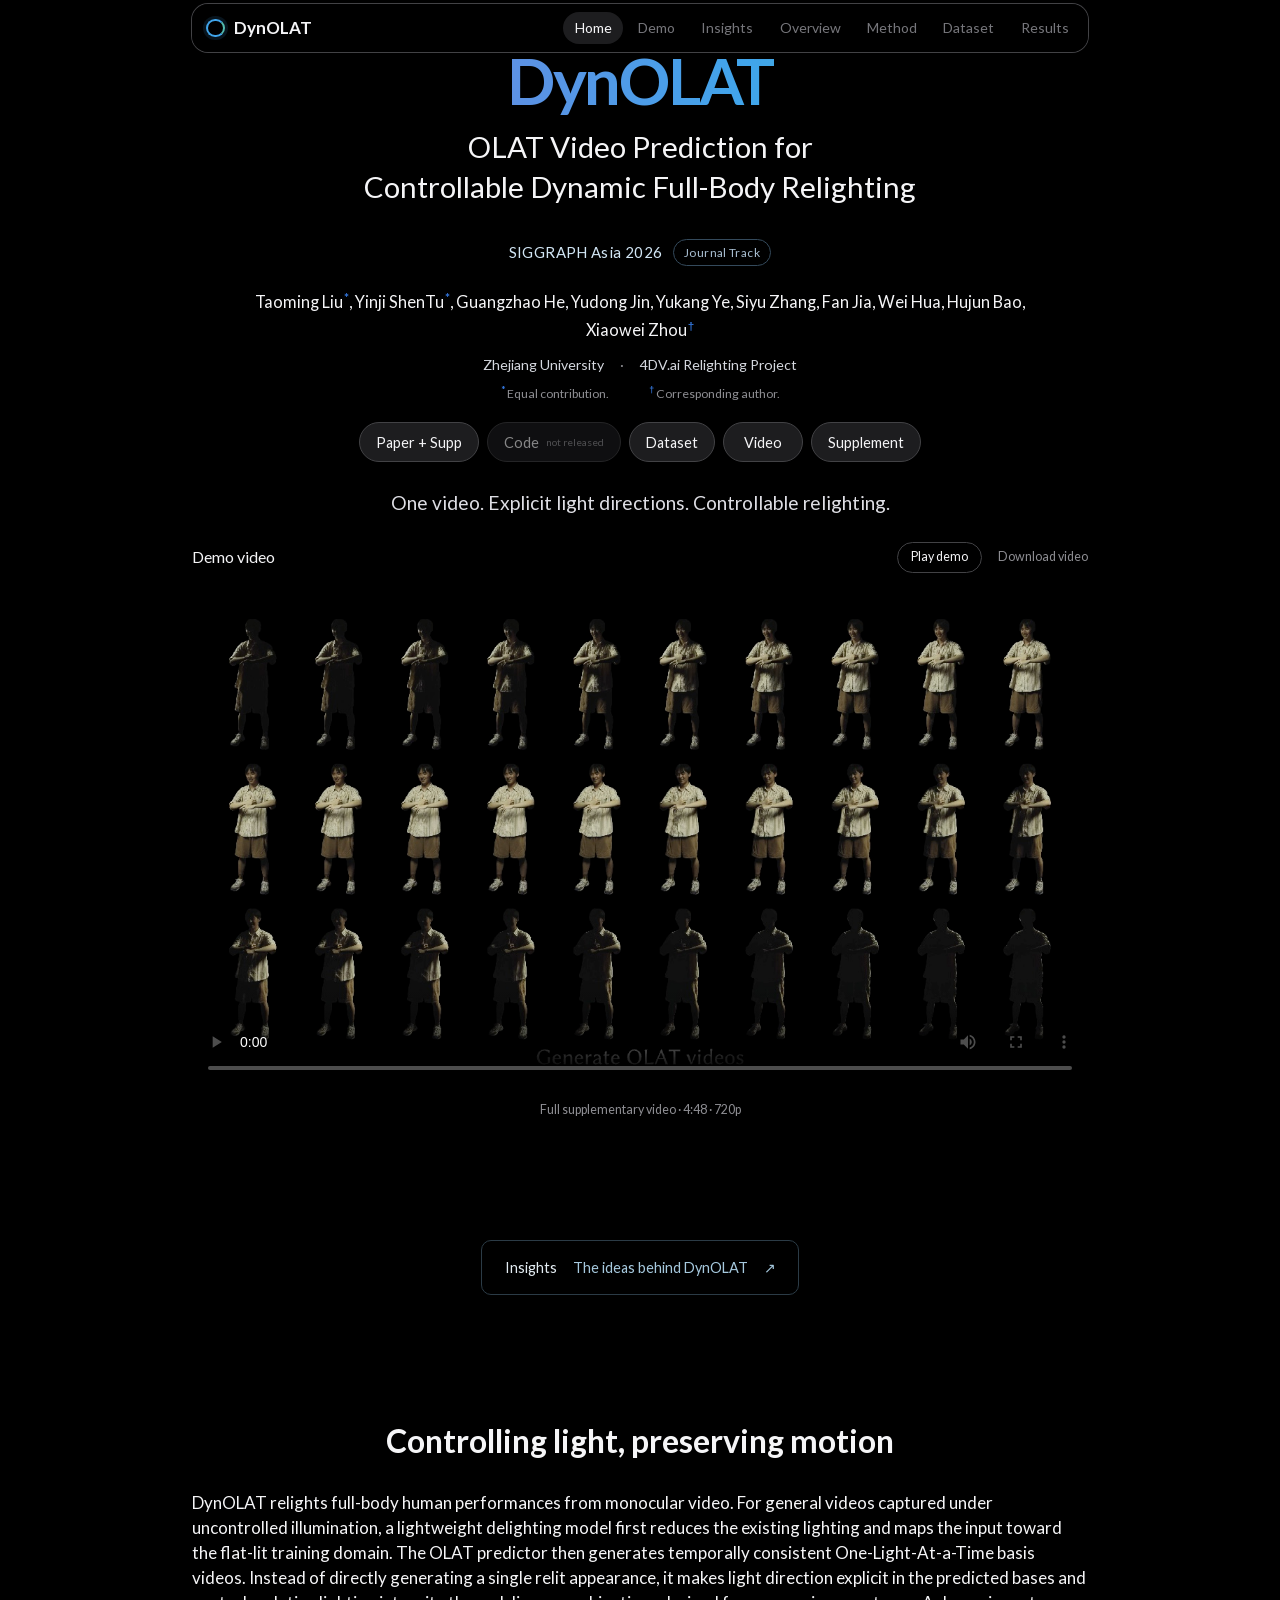
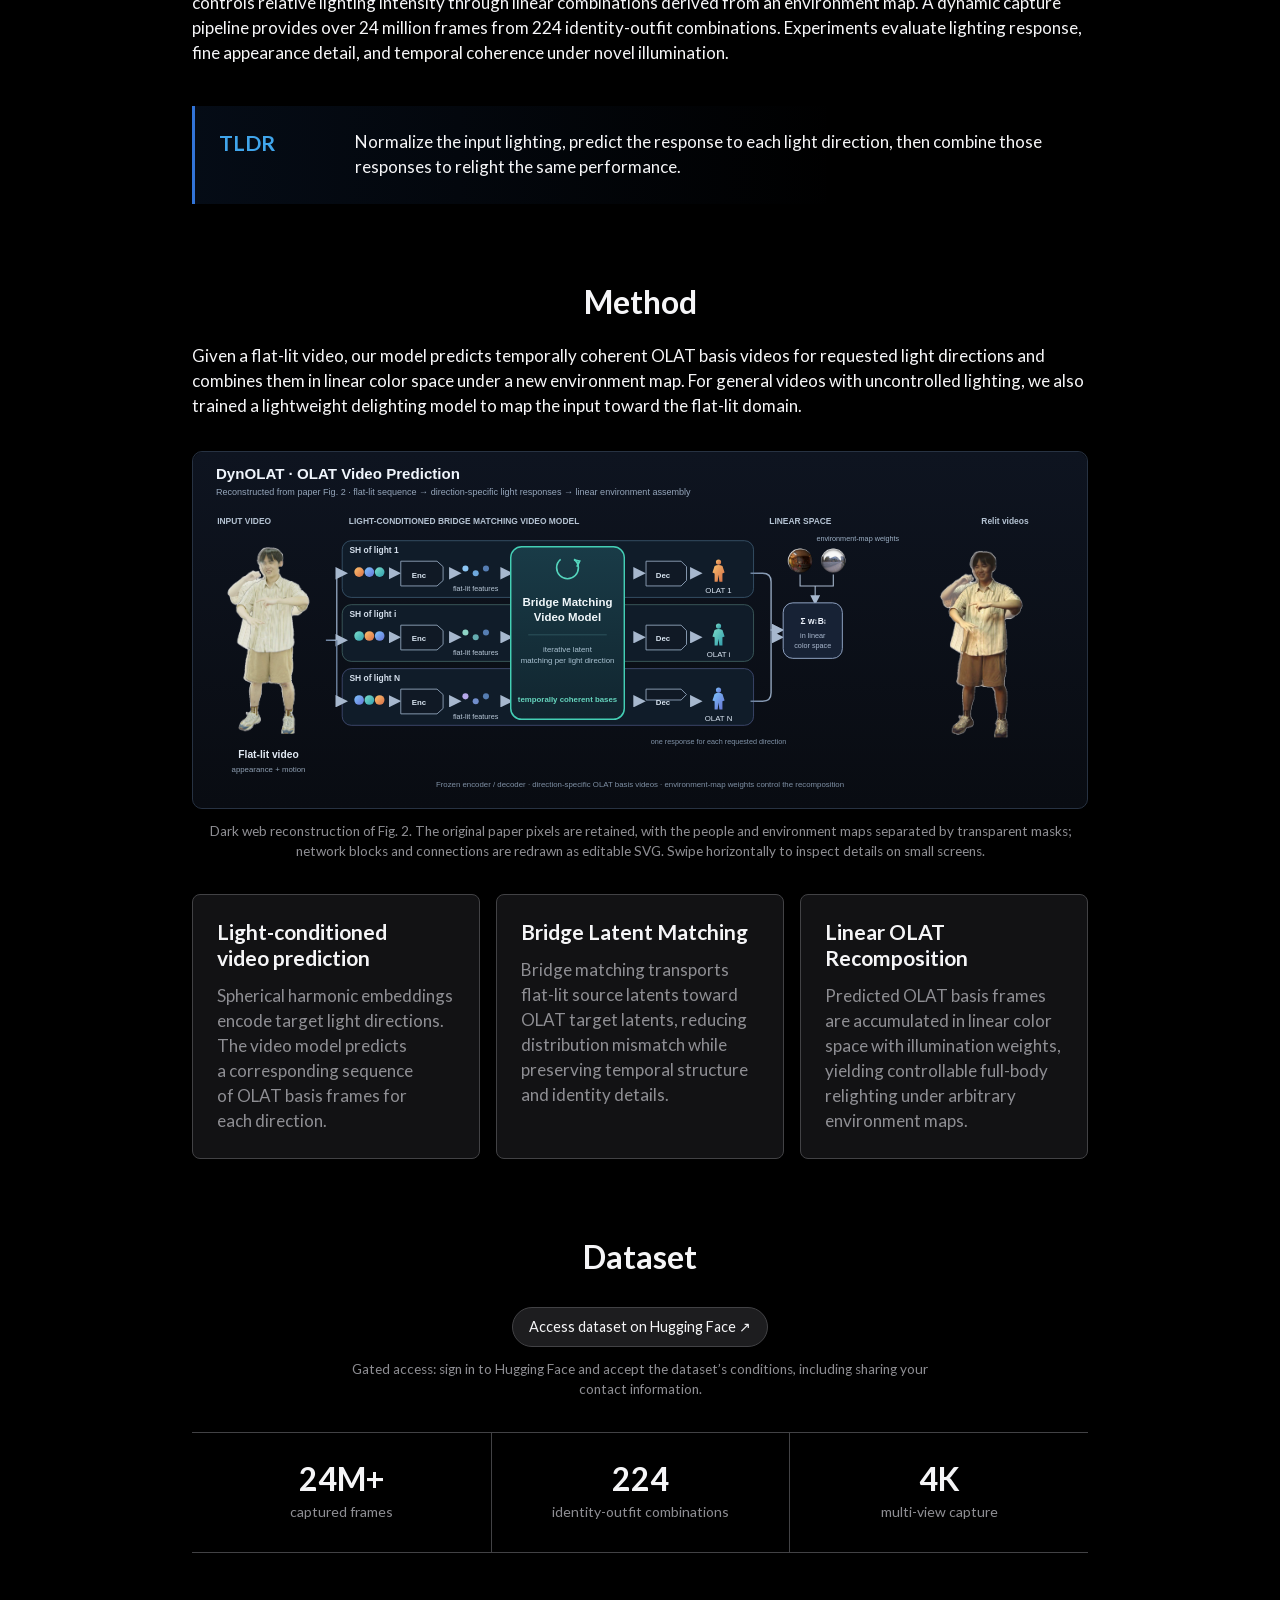
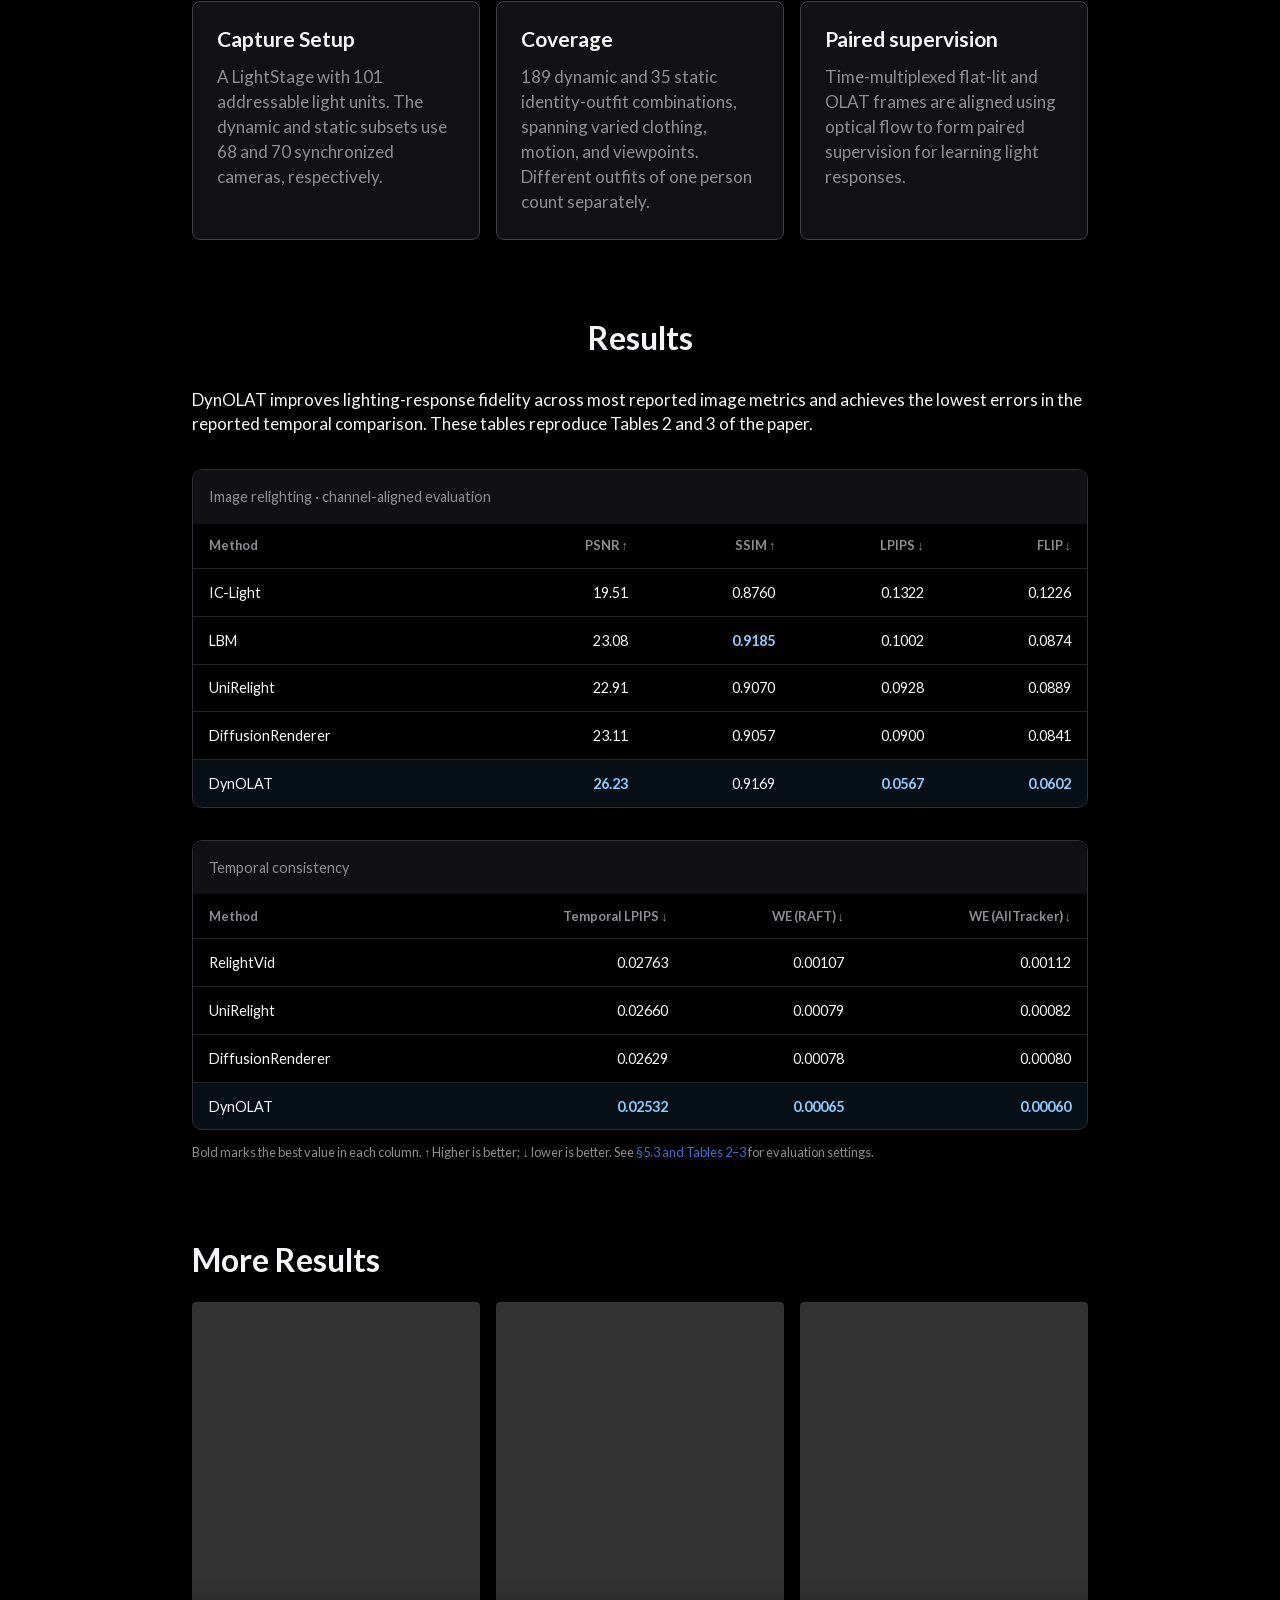
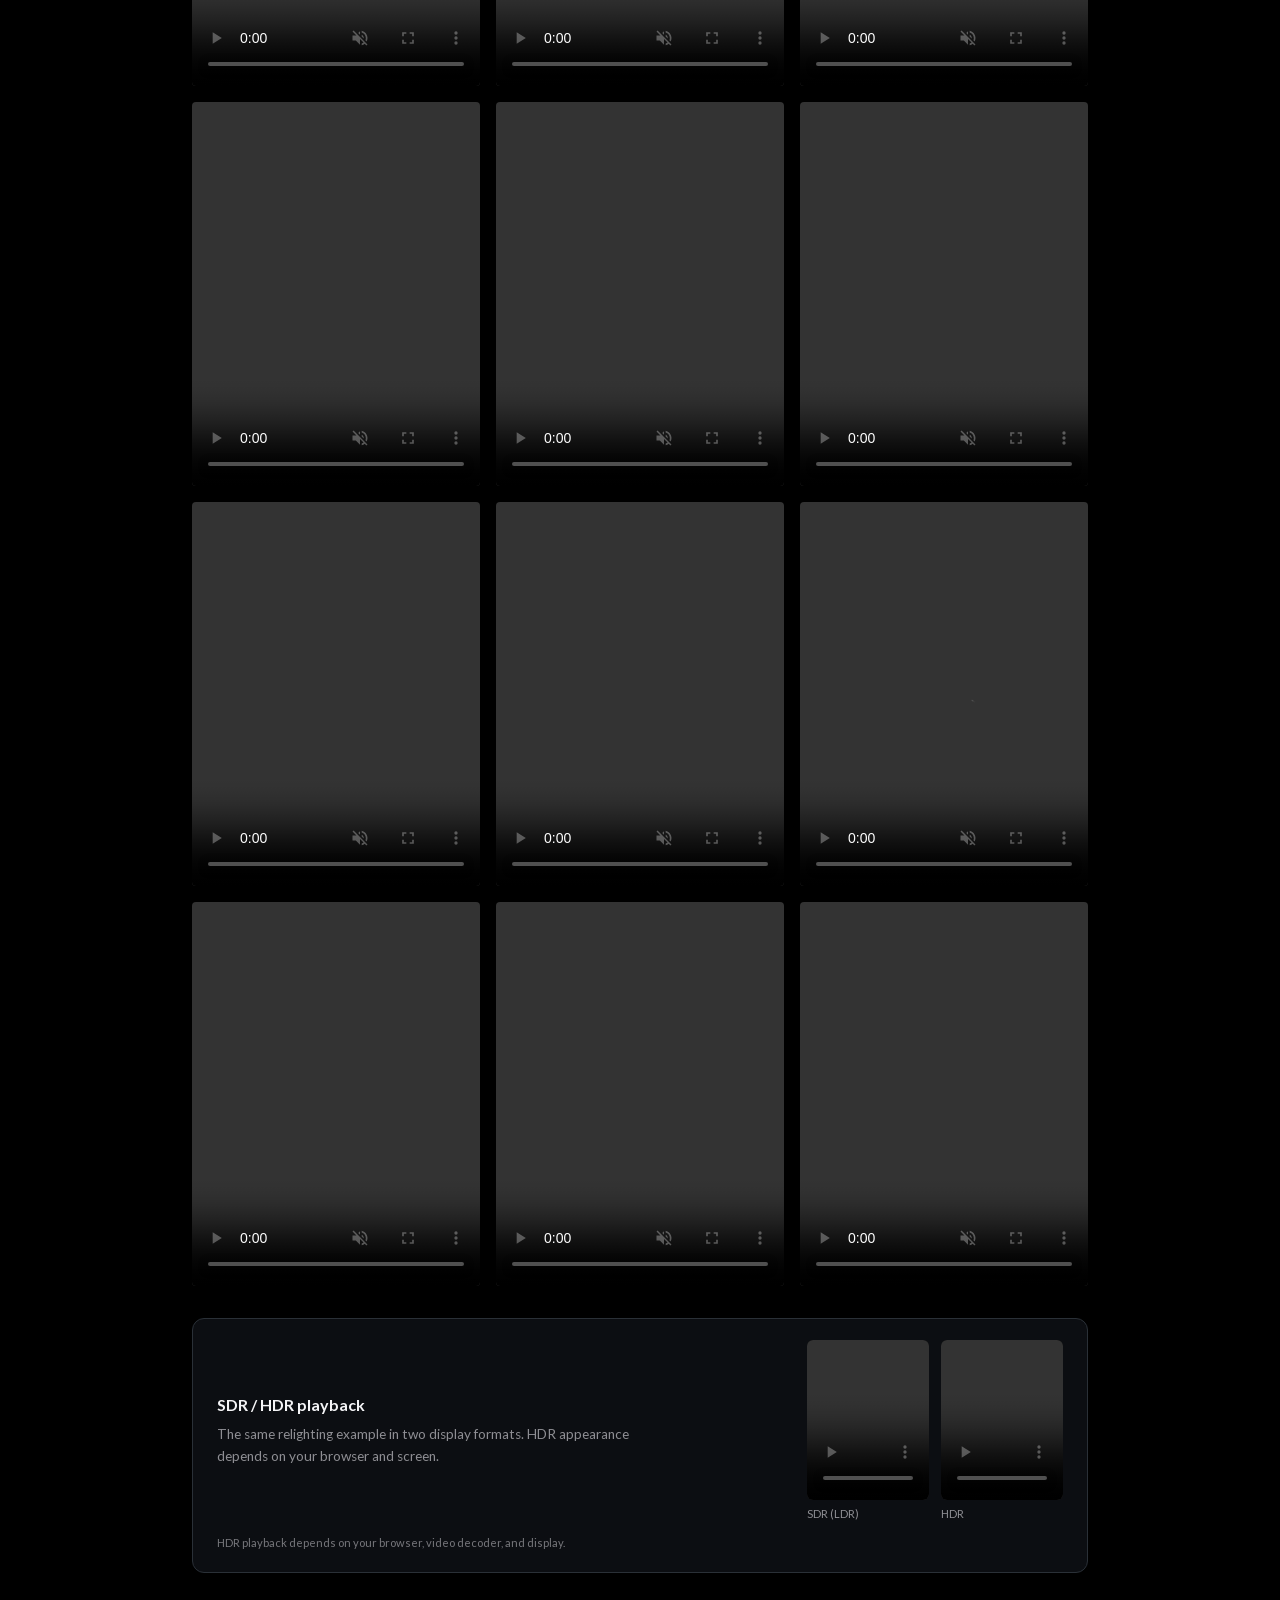
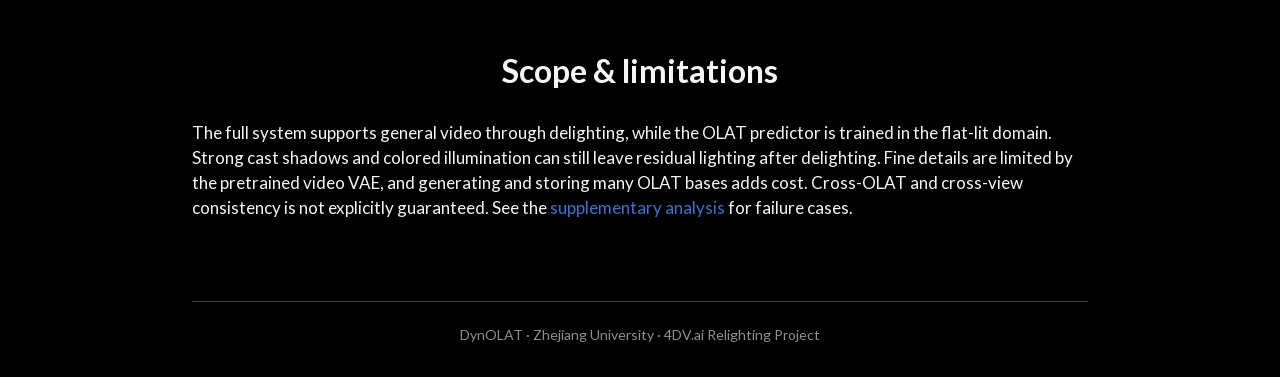
==== commit 60bc6d44: "Simplify Method outputs and results gallery" ====
--- a/index.html
+++ b/index.html
@@ -6,7 +6,7 @@
   <meta name="description" content="DynOLAT predicts temporally consistent full-body OLAT basis videos from monocular video, with a trained delighting model for general inputs under uncontrolled illumination.">
   <title>DynOLAT: OLAT Video Prediction for Controllable Dynamic Full-Body Relighting</title>
   <link rel="preload" href="assets/fonts/lato-latin-400-normal.woff2" as="font" type="font/woff2" crossorigin>
-  <link rel="stylesheet" href="styles.css?v=20261019-4">
+  <link rel="stylesheet" href="styles.css?v=20261031-1">
   <script src="script.js" defer></script>
 </head>
 <body>
@@ -107,20 +107,17 @@
           </p>
         </div>
         <figure class="method-figure">
-          <a href="assets/method-overview-dark.svg?v=20261030-5" target="_blank" rel="noopener" aria-label="Open the method diagram at full size"><img src="assets/method-overview-dark.svg?v=20261030-5" width="1480" height="590" loading="lazy" alt="Reconstruction of paper Figure 2 on a dark background: a flat-lit video is encoded; spherical harmonics of each target light direction condition an iterative bridge matching video model that predicts OLAT basis videos; the frozen decoder produces the bases, which are combined in linear color space with environment-map weights to create relit videos."></a>
+          <a href="assets/method-overview-dark.svg?v=20261031-1" target="_blank" rel="noopener" aria-label="Open the method diagram at full size"><img src="assets/method-overview-dark.svg?v=20261031-1" width="1480" height="590" loading="lazy" alt="Reconstruction of paper Figure 2 on a dark background: a flat-lit video is encoded; spherical harmonics of each target light direction condition an iterative bridge matching video model that predicts OLAT basis videos; the frozen decoder produces the bases, which are combined in linear color space with environment-map weights to create relit videos."></a>
           <figcaption>Dark web reconstruction of Fig. 2. The original paper pixels are retained, with the people and environment maps separated by transparent masks; network blocks and connections are redrawn as editable SVG. Swipe horizontally to inspect details on small screens.</figcaption>
         </figure>
         <ol class="method-list card-grid method-grid">
           <li class="info-card">
-            <span class="method-list__index" aria-hidden="true">01</span>
             <div><h3 class="card-title">Light-conditioned video prediction</h3><p>Spherical harmonic embeddings encode target light directions. The video model predicts a corresponding sequence of OLAT basis frames for each direction.</p></div>
           </li>
           <li class="info-card">
-            <span class="method-list__index" aria-hidden="true">02</span>
             <div><h3 class="card-title">Bridge Latent Matching</h3><p>Bridge matching transports flat-lit source latents toward OLAT target latents, reducing distribution mismatch while preserving temporal structure and identity details.</p></div>
           </li>
           <li class="info-card">
-            <span class="method-list__index" aria-hidden="true">03</span>
             <div><h3 class="card-title">Linear OLAT Recomposition</h3><p>Predicted OLAT basis frames are accumulated in linear color space with illumination weights, yielding controllable full-body relighting under arbitrary environment maps.</p></div>
           </li>
         </ol>
@@ -197,22 +194,20 @@
       <div class="container section-inner">
         <div class="preview-heading short-preview-heading">
           <h2 class="section-title">More Results</h2>
-          <p class="section-text">Twelve synchronized camera views from one dynamic capture. Play any view to compare the full performance across cameras.</p>
-        </div>
-        <div class="case-grid jcam-grid" aria-label="Synchronized results from the Jcam multi-camera capture">
-          <figure class="case-card jcam-card"><video class="jcam-video" data-jcam-sync controls playsinline muted loop preload="metadata" aria-label="Synchronized camera A view"><source src="assets/videos/jcam/JcamA.mp4" type="video/mp4"></video><figcaption><span>Camera A</span><small>Synchronized multi-view capture</small></figcaption></figure>
-          <figure class="case-card jcam-card"><video class="jcam-video" data-jcam-sync controls playsinline muted loop preload="metadata" aria-label="Synchronized camera B view"><source src="assets/videos/jcam/JcamB.mp4" type="video/mp4"></video><figcaption><span>Camera B</span><small>Synchronized multi-view capture</small></figcaption></figure>
-          <figure class="case-card jcam-card"><video class="jcam-video" data-jcam-sync controls playsinline muted loop preload="metadata" aria-label="Synchronized camera C view"><source src="assets/videos/jcam/JcamC.mp4" type="video/mp4"></video><figcaption><span>Camera C</span><small>Synchronized multi-view capture</small></figcaption></figure>
-          <figure class="case-card jcam-card"><video class="jcam-video" data-jcam-sync controls playsinline muted loop preload="metadata" aria-label="Synchronized camera D view"><source src="assets/videos/jcam/JcamD.mp4" type="video/mp4"></video><figcaption><span>Camera D</span><small>Synchronized multi-view capture</small></figcaption></figure>
-          <figure class="case-card jcam-card"><video class="jcam-video" data-jcam-sync controls playsinline muted loop preload="metadata" aria-label="Synchronized camera E view"><source src="assets/videos/jcam/JcamE.mp4" type="video/mp4"></video><figcaption><span>Camera E</span><small>Synchronized multi-view capture</small></figcaption></figure>
-          <figure class="case-card jcam-card"><video class="jcam-video" data-jcam-sync controls playsinline muted loop preload="metadata" aria-label="Synchronized camera F view"><source src="assets/videos/jcam/JcamF.mp4" type="video/mp4"></video><figcaption><span>Camera F</span><small>Synchronized multi-view capture</small></figcaption></figure>
-          <figure class="case-card jcam-card"><video class="jcam-video" data-jcam-sync controls playsinline muted loop preload="metadata" aria-label="Synchronized camera H view"><source src="assets/videos/jcam/JcamH.mp4" type="video/mp4"></video><figcaption><span>Camera H</span><small>Synchronized multi-view capture</small></figcaption></figure>
-          <figure class="case-card jcam-card"><video class="jcam-video" data-jcam-sync controls playsinline muted loop preload="metadata" aria-label="Synchronized camera I view"><source src="assets/videos/jcam/JcamI.mp4" type="video/mp4"></video><figcaption><span>Camera I</span><small>Synchronized multi-view capture</small></figcaption></figure>
-          <figure class="case-card jcam-card"><video class="jcam-video" data-jcam-sync controls playsinline muted loop preload="metadata" aria-label="Synchronized camera J view"><source src="assets/videos/jcam/JcamJ.mp4" type="video/mp4"></video><figcaption><span>Camera J</span><small>Synchronized multi-view capture</small></figcaption></figure>
-          <figure class="case-card jcam-card"><video class="jcam-video" data-jcam-sync controls playsinline muted loop preload="metadata" aria-label="Synchronized camera K view"><source src="assets/videos/jcam/JcamK.mp4" type="video/mp4"></video><figcaption><span>Camera K</span><small>Synchronized multi-view capture</small></figcaption></figure>
-          <figure class="case-card jcam-card"><video class="jcam-video" data-jcam-sync controls playsinline muted loop preload="metadata" aria-label="Synchronized camera L view"><source src="assets/videos/jcam/JcamL.mp4" type="video/mp4"></video><figcaption><span>Camera L</span><small>Synchronized multi-view capture</small></figcaption></figure>
-          <figure class="case-card jcam-card"><video class="jcam-video" data-jcam-sync controls playsinline muted loop preload="metadata" aria-label="Synchronized camera M view"><source src="assets/videos/jcam/JcamM.mp4" type="video/mp4"></video><figcaption><span>Camera M</span><small>Synchronized multi-view capture</small></figcaption></figure>
-          <figure class="case-card jcam-card jcam-card--reverse"><div class="jcam-download-preview"><a href="assets/videos/jcam/JcamD_forward_reverse_x1.mp4" download aria-label="Download Camera D forward and reverse clip"><span aria-hidden="true">↓</span><span>Download clip</span></a></div><figcaption><span>Camera D · Forward / reverse</span><small>Original source is MPEG‑4 Part 2; this browser cannot decode it. Download for a compatible player.</small></figcaption></figure>
+        </div>
+        <div class="case-grid jcam-grid" aria-label="Additional relighting videos">
+          <figure class="jcam-card"><video controls playsinline muted loop preload="metadata" aria-label="Additional relighting video 1"><source src="assets/videos/jcam/JcamA.mp4" type="video/mp4"></video></figure>
+          <figure class="jcam-card"><video controls playsinline muted loop preload="metadata" aria-label="Additional relighting video 2"><source src="assets/videos/jcam/JcamB.mp4" type="video/mp4"></video></figure>
+          <figure class="jcam-card"><video controls playsinline muted loop preload="metadata" aria-label="Additional relighting video 3"><source src="assets/videos/jcam/JcamC.mp4" type="video/mp4"></video></figure>
+          <figure class="jcam-card"><video controls playsinline muted loop preload="metadata" aria-label="Additional relighting video 4"><source src="assets/videos/jcam/JcamD.mp4" type="video/mp4"></video></figure>
+          <figure class="jcam-card"><video controls playsinline muted loop preload="metadata" aria-label="Additional relighting video 5"><source src="assets/videos/jcam/JcamE.mp4" type="video/mp4"></video></figure>
+          <figure class="jcam-card"><video controls playsinline muted loop preload="metadata" aria-label="Additional relighting video 6"><source src="assets/videos/jcam/JcamF.mp4" type="video/mp4"></video></figure>
+          <figure class="jcam-card"><video controls playsinline muted loop preload="metadata" aria-label="Additional relighting video 7"><source src="assets/videos/jcam/JcamH.mp4" type="video/mp4"></video></figure>
+          <figure class="jcam-card"><video controls playsinline muted loop preload="metadata" aria-label="Additional relighting video 8"><source src="assets/videos/jcam/JcamI.mp4" type="video/mp4"></video></figure>
+          <figure class="jcam-card"><video controls playsinline muted loop preload="metadata" aria-label="Additional relighting video 9"><source src="assets/videos/jcam/JcamJ.mp4" type="video/mp4"></video></figure>
+          <figure class="jcam-card"><video controls playsinline muted loop preload="metadata" aria-label="Additional relighting video 10"><source src="assets/videos/jcam/JcamK.mp4" type="video/mp4"></video></figure>
+          <figure class="jcam-card"><video controls playsinline muted loop preload="metadata" aria-label="Additional relighting video 11"><source src="assets/videos/jcam/JcamL.mp4" type="video/mp4"></video></figure>
+          <figure class="jcam-card"><video controls playsinline muted loop preload="metadata" aria-label="Additional relighting video 12"><source src="assets/videos/jcam/JcamM.mp4" type="video/mp4"></video></figure>
         </div>
         <aside class="playback-note" aria-labelledby="playback-title">
         <div class="playback-note__copy"><h3 class="playback-heading" id="playback-title">SDR / HDR playback</h3>
--- a/styles.css
+++ b/styles.css
@@ -439,12 +439,6 @@
 
 .method-list .info-card:last-child {
   border-radius: 0 0 var(--radius-sm) 0;
-}
-
-.method-list__index {
-  color: var(--link);
-  font-size: var(--step-small);
-  font-variant-numeric: tabular-nums;
 }
 
 .info-card h3 {
@@ -806,19 +800,11 @@
 .hero .full-demo { margin-bottom: 0; }
 .project-source .section__head { margin-bottom: 2.5rem; }
 .more-results .short-preview-heading h2 { color: var(--text); font-size: var(--step-heading); font-weight: 600; }
-.more-results .case-grid { display: grid; grid-template-columns: repeat(4, minmax(0, 1fr)); gap: 1rem; margin-top: 1.5rem; }
-.case-card { min-width: 0; overflow: hidden; border: 1px solid #292e38; border-radius: 10px; background: #0a0b0f; }
-.case-card video { display: block; width: 100%; aspect-ratio: 16 / 9; background: #000; object-fit: contain; }
-.jcam-card video { aspect-ratio: 3 / 4; object-fit: contain; }
-.jcam-download-preview { display: grid; aspect-ratio: 3 / 4; place-items: center; background: #07080b; }
-.jcam-download-preview a { display: grid; justify-items: center; gap: .55rem; color: #a6c9de; font-size: .85rem; }
-.jcam-download-preview a > span:first-child { display: grid; width: 2.5rem; height: 2.5rem; place-items: center; border: 1px solid #344a5c; border-radius: 50%; font-size: 1.35rem; }
-.jcam-download-preview a:hover { color: #e1f3ff; text-decoration: none; }
-.case-card figcaption { display: grid; gap: .2rem; padding: .8rem 1rem .95rem; color: var(--text); }
-.case-card figcaption > span { font-size: .95rem; font-weight: 600; }
-.case-card figcaption small { color: var(--text-muted); font-size: .73rem; line-height: 1.5; }
+.more-results .case-grid { display: grid; grid-template-columns: repeat(3, minmax(0, 1fr)); gap: 1rem; margin-top: 1.5rem; }
+.jcam-card { min-width: 0; margin: 0; }
+.jcam-card video { display: block; width: 100%; aspect-ratio: 3 / 4; border-radius: 4px; background: #000; object-fit: contain; }
 .method-grid { grid-template-columns: repeat(3, minmax(0, 1fr)); gap: 1rem; padding: 0; border: 0; border-radius: 0; background: transparent; }
-.method-list.method-grid .info-card { min-height: 12rem; padding: 1.5rem; border: 1px solid var(--border); border-radius: var(--radius); background: var(--surface-deep); }
+.method-list.method-grid .info-card { display: block; min-height: 12rem; padding: 1.5rem; border: 1px solid var(--border); border-radius: var(--radius); background: var(--surface-deep); }
 .method-list.method-grid .info-card:first-child, .method-list.method-grid .info-card:nth-child(2), .method-list.method-grid .info-card:last-child { border-radius: var(--radius); }
 .method-figure { overflow-x: auto; overscroll-behavior-inline: contain; }
 .playback-note { display: grid; grid-template-columns: 1fr 16rem; gap: .75rem 2rem; align-items: center; margin-top: 2rem; padding: 1.3rem 1.5rem; border: 1px solid #2a3037; border-radius: 12px; background: #0c0e12; }
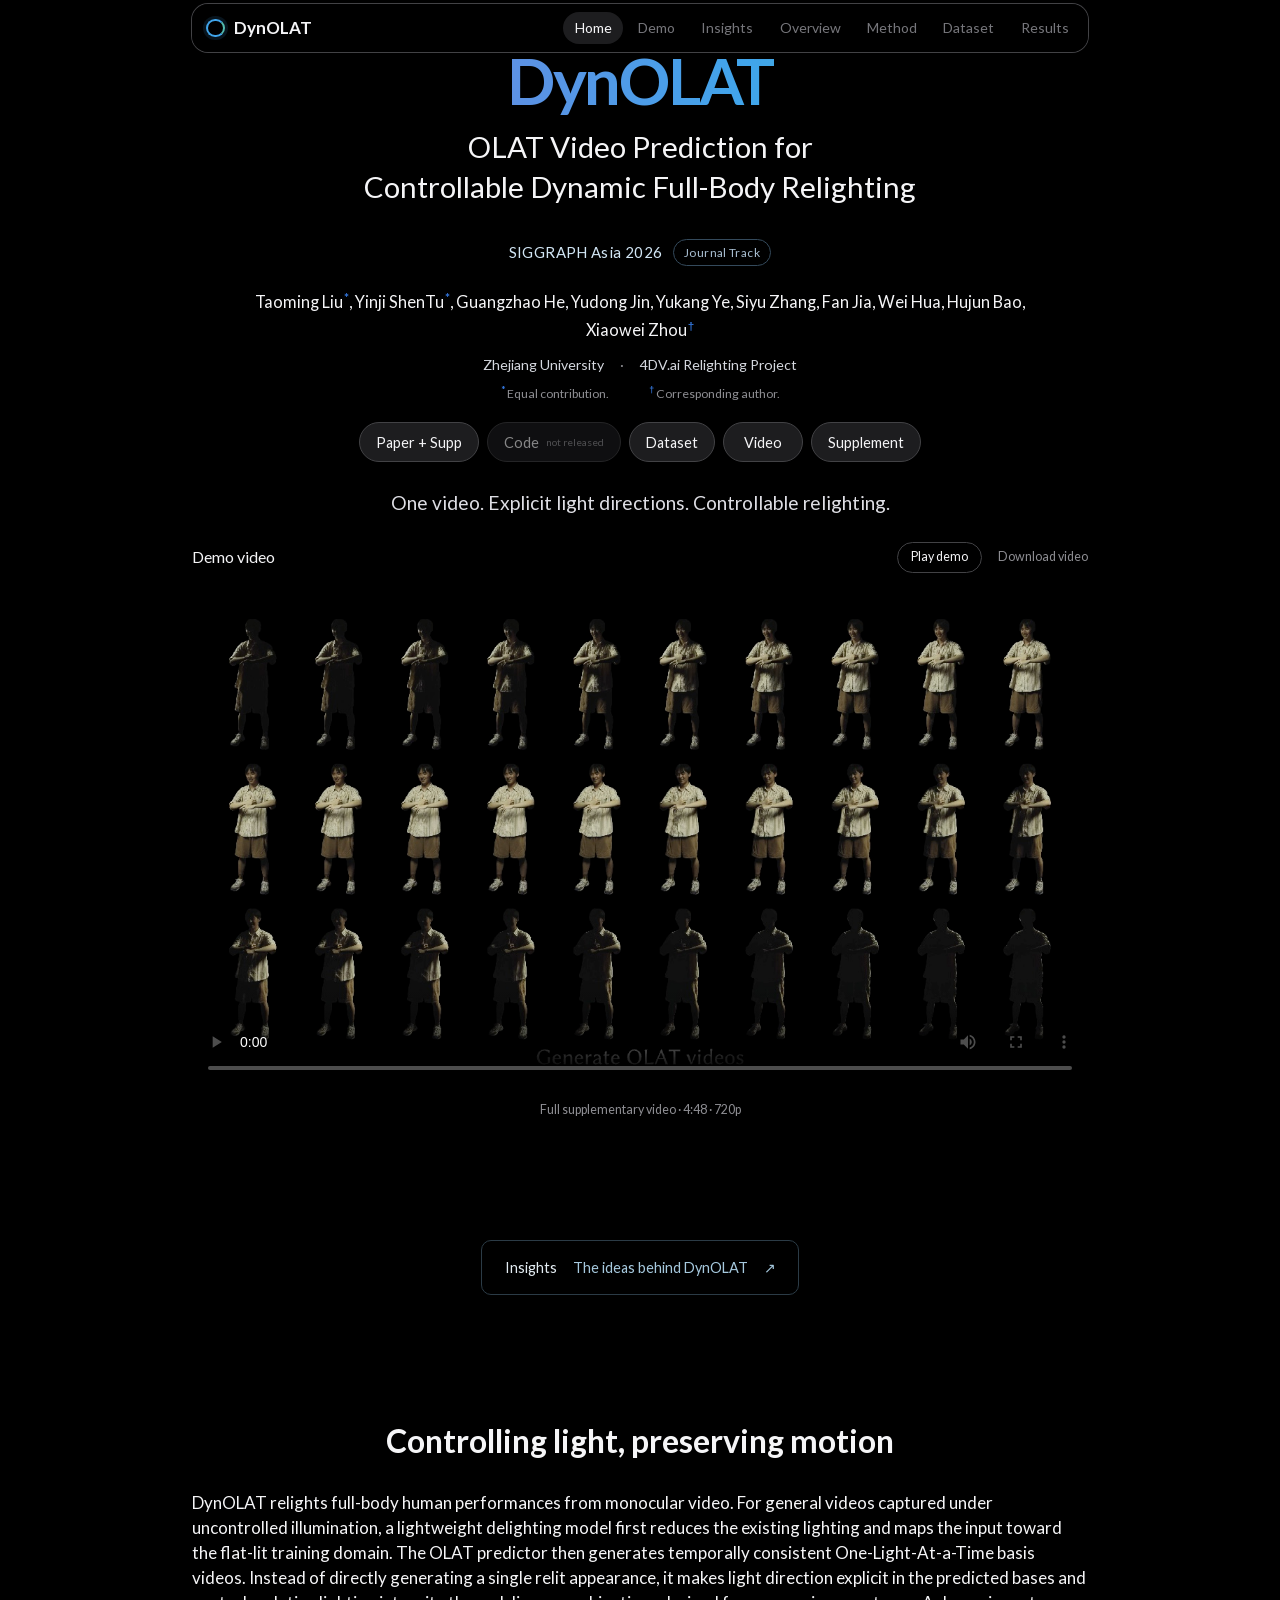
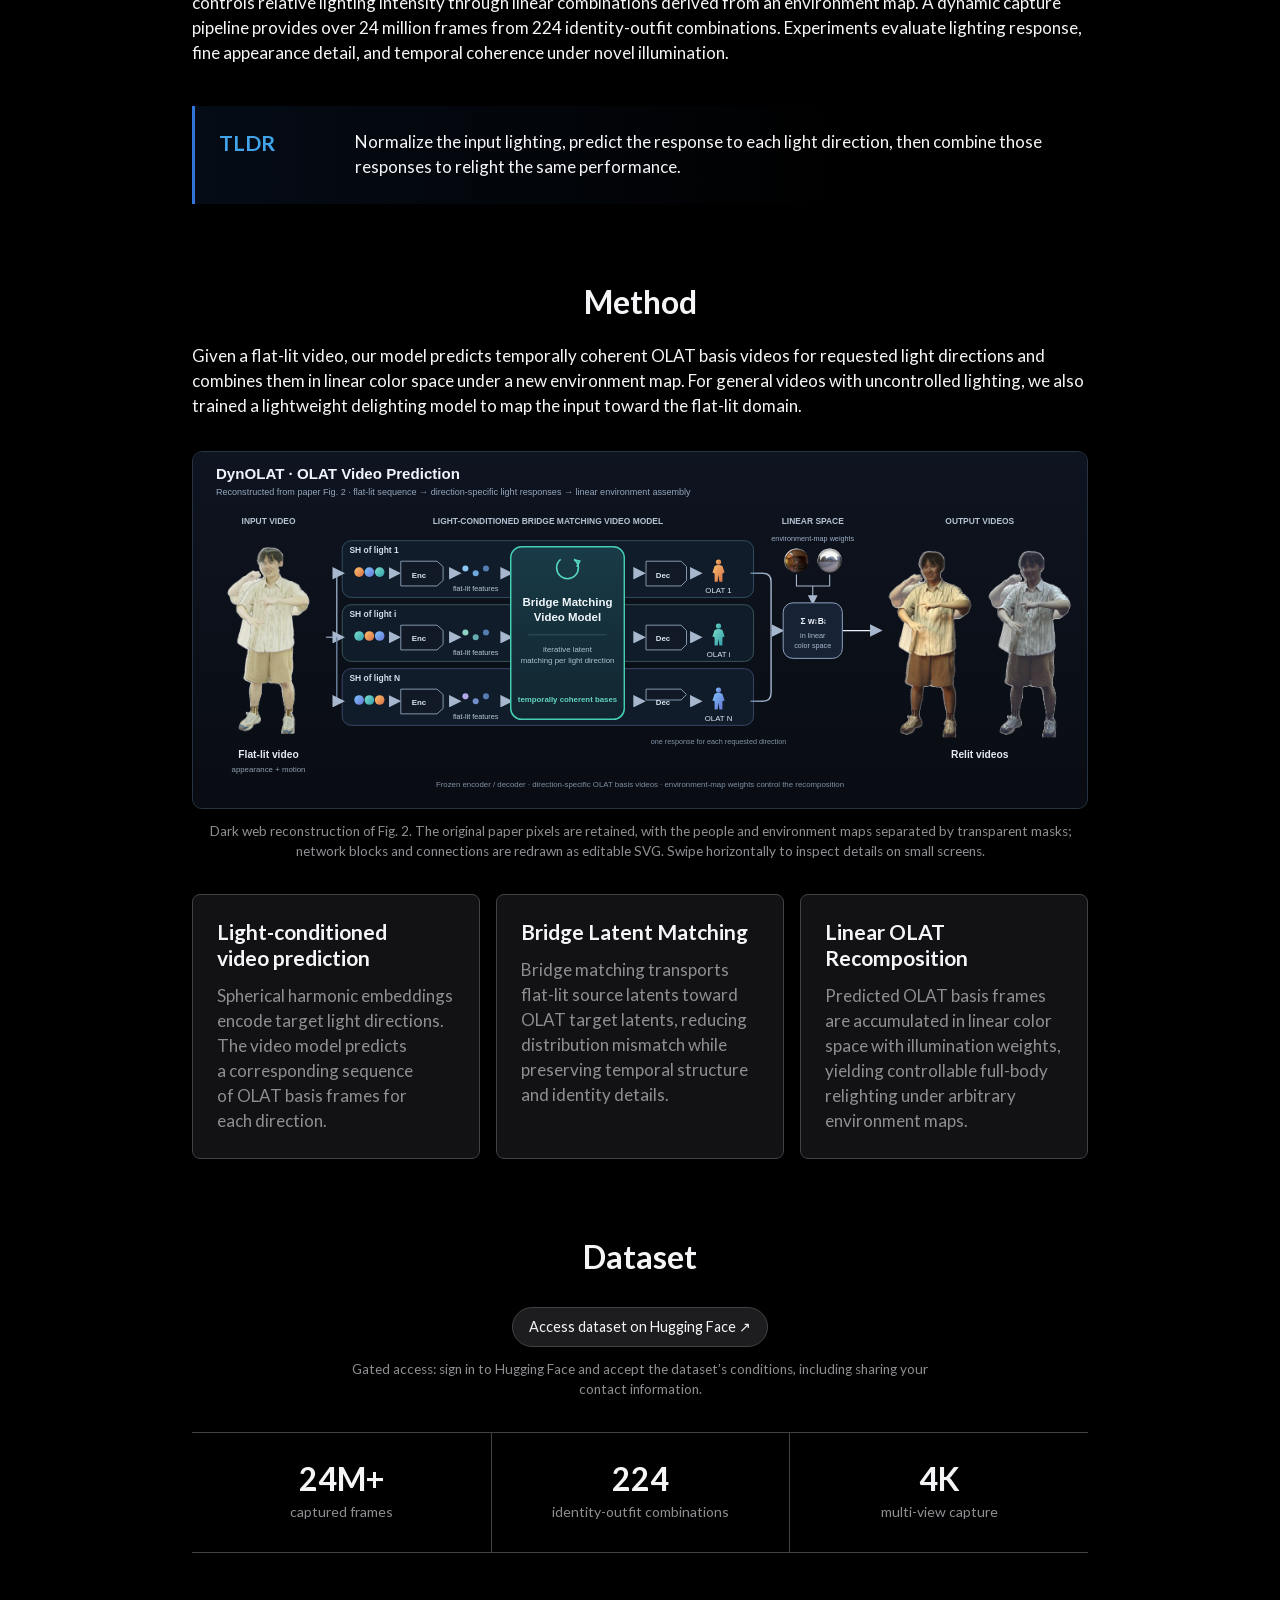
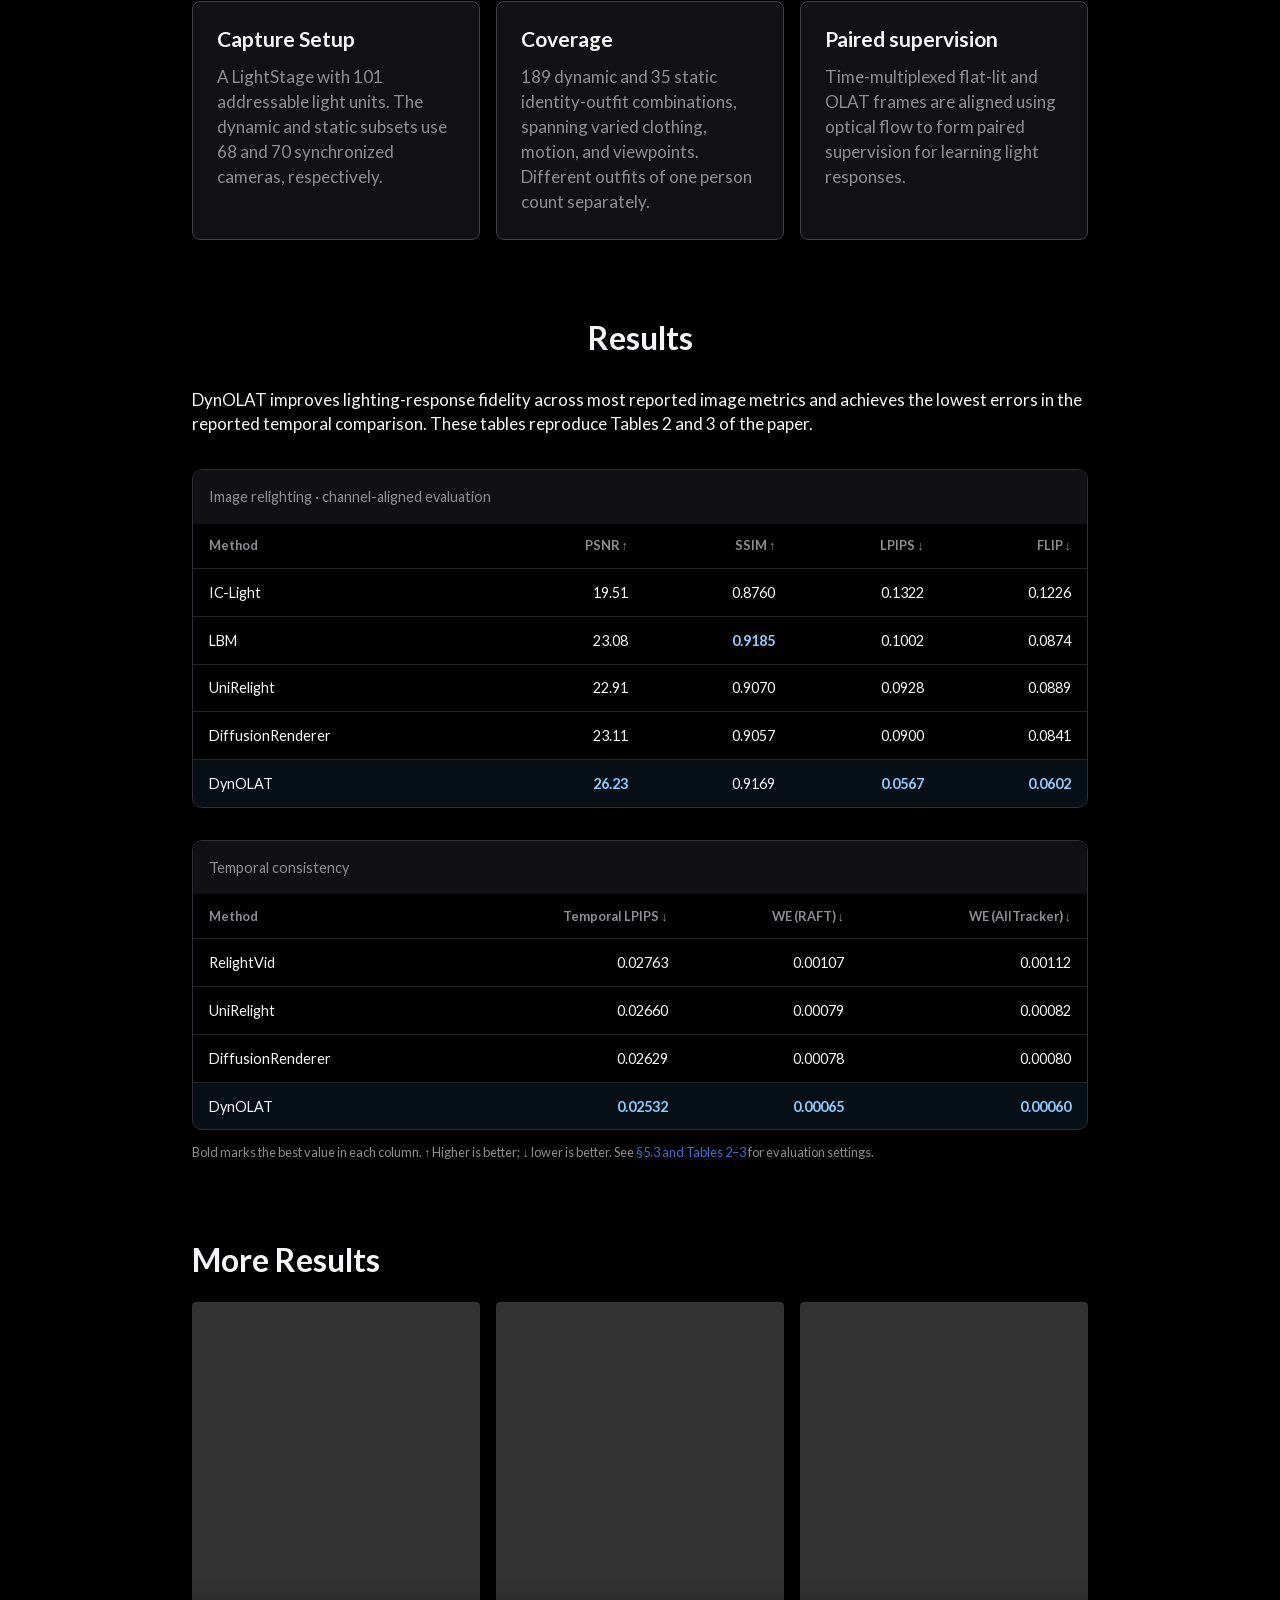
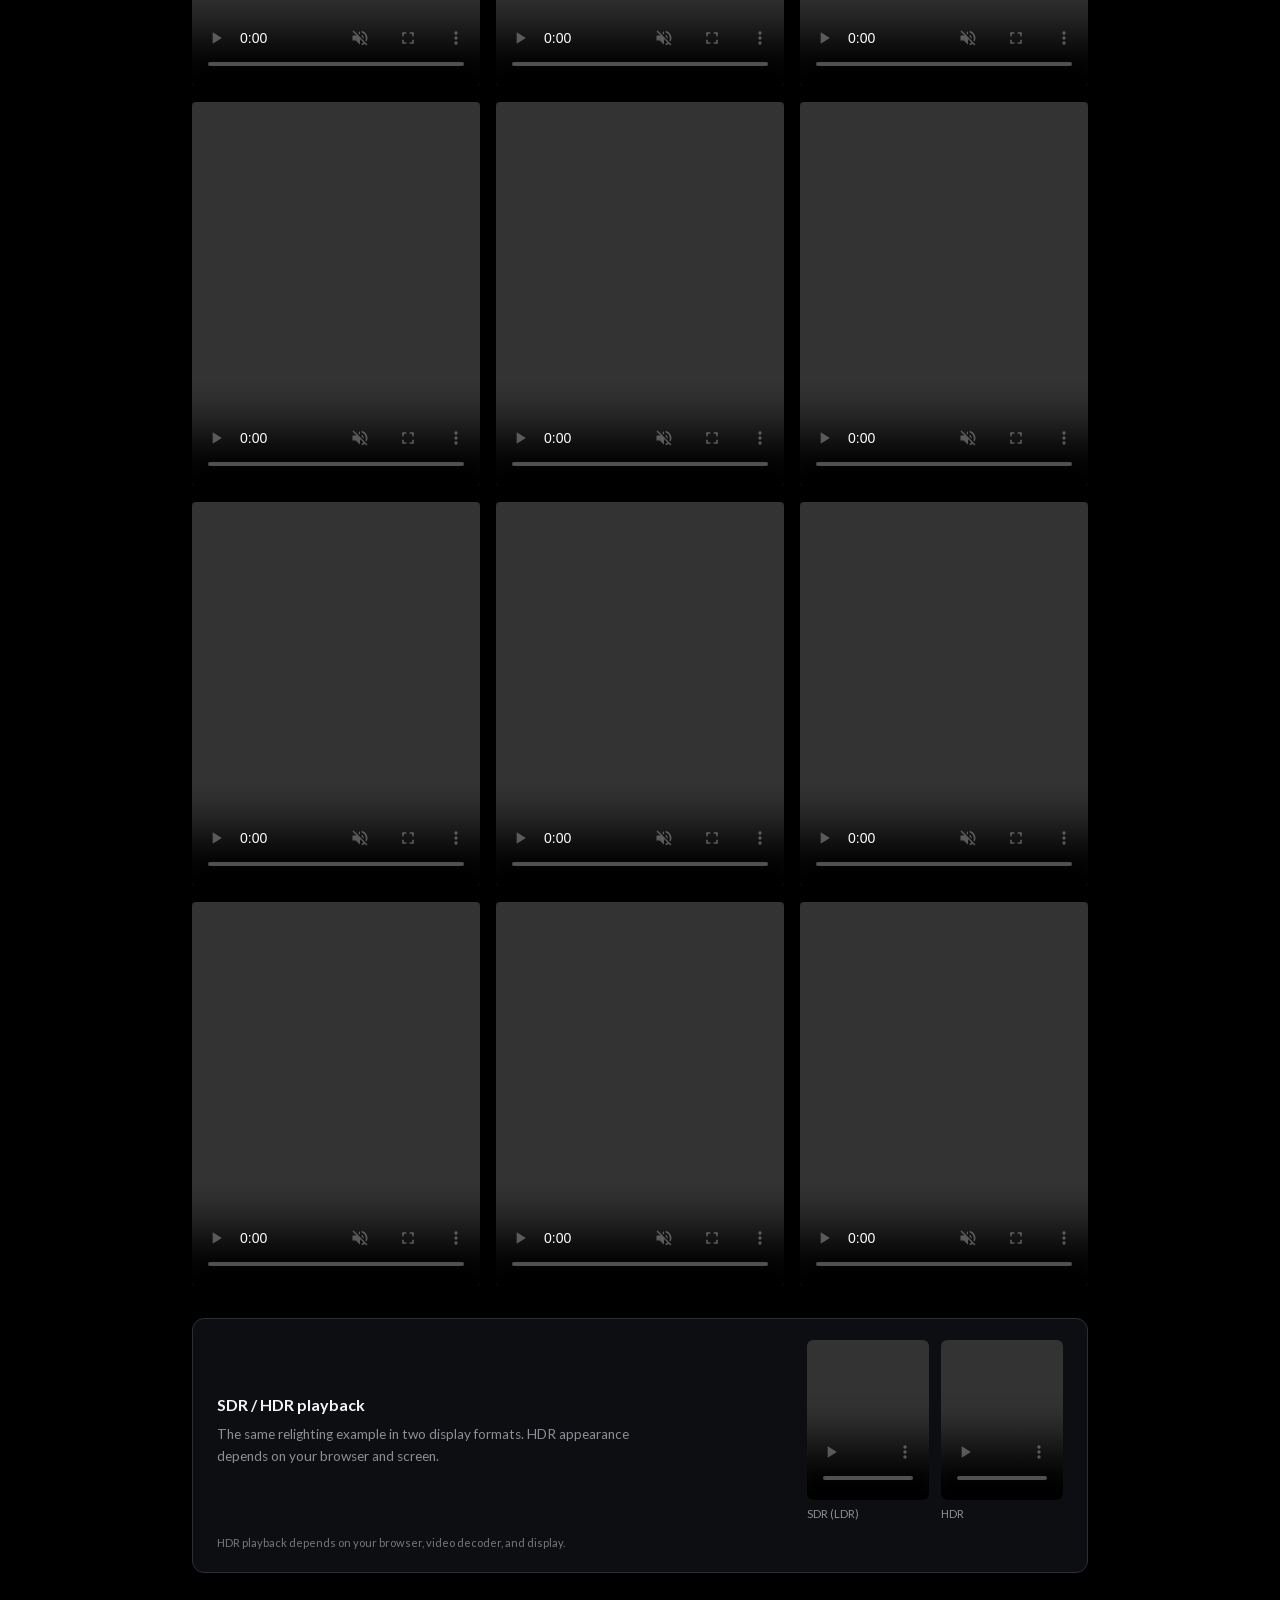
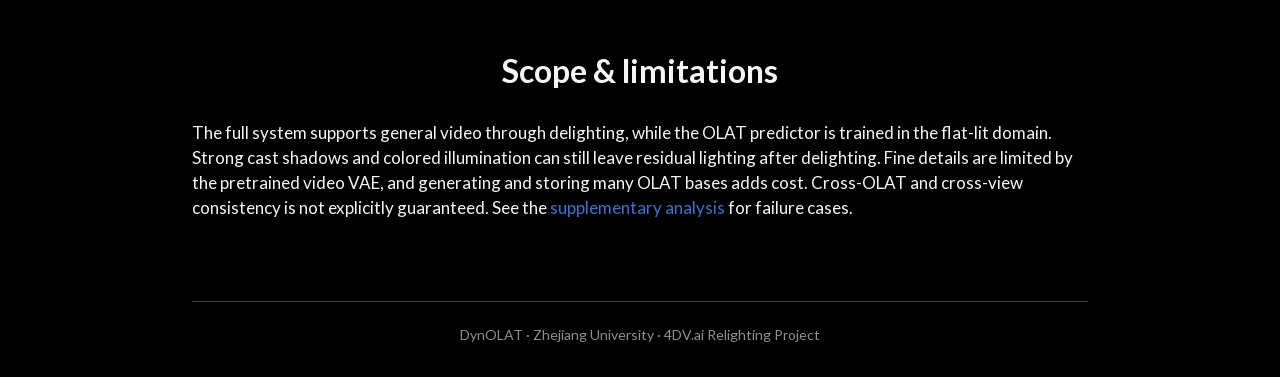
==== commit 92356ff3: "Refine Method diagram connectors and outputs" ====
--- a/index.html
+++ b/index.html
@@ -107,7 +107,7 @@
           </p>
         </div>
         <figure class="method-figure">
-          <a href="assets/method-overview-dark.svg?v=20261031-1" target="_blank" rel="noopener" aria-label="Open the method diagram at full size"><img src="assets/method-overview-dark.svg?v=20261031-1" width="1480" height="590" loading="lazy" alt="Reconstruction of paper Figure 2 on a dark background: a flat-lit video is encoded; spherical harmonics of each target light direction condition an iterative bridge matching video model that predicts OLAT basis videos; the frozen decoder produces the bases, which are combined in linear color space with environment-map weights to create relit videos."></a>
+          <a href="assets/method-overview-dark.svg?v=20261031-3" target="_blank" rel="noopener" aria-label="Open the method diagram at full size"><img src="assets/method-overview-dark.svg?v=20261031-3" width="1480" height="590" loading="lazy" alt="Reconstruction of paper Figure 2 on a dark background: a flat-lit video is encoded; spherical harmonics of each target light direction condition an iterative bridge matching video model that predicts OLAT basis videos; the frozen decoder produces the bases, which are combined in linear color space with environment-map weights to create two relit output videos."></a>
           <figcaption>Dark web reconstruction of Fig. 2. The original paper pixels are retained, with the people and environment maps separated by transparent masks; network blocks and connections are redrawn as editable SVG. Swipe horizontally to inspect details on small screens.</figcaption>
         </figure>
         <ol class="method-list card-grid method-grid">
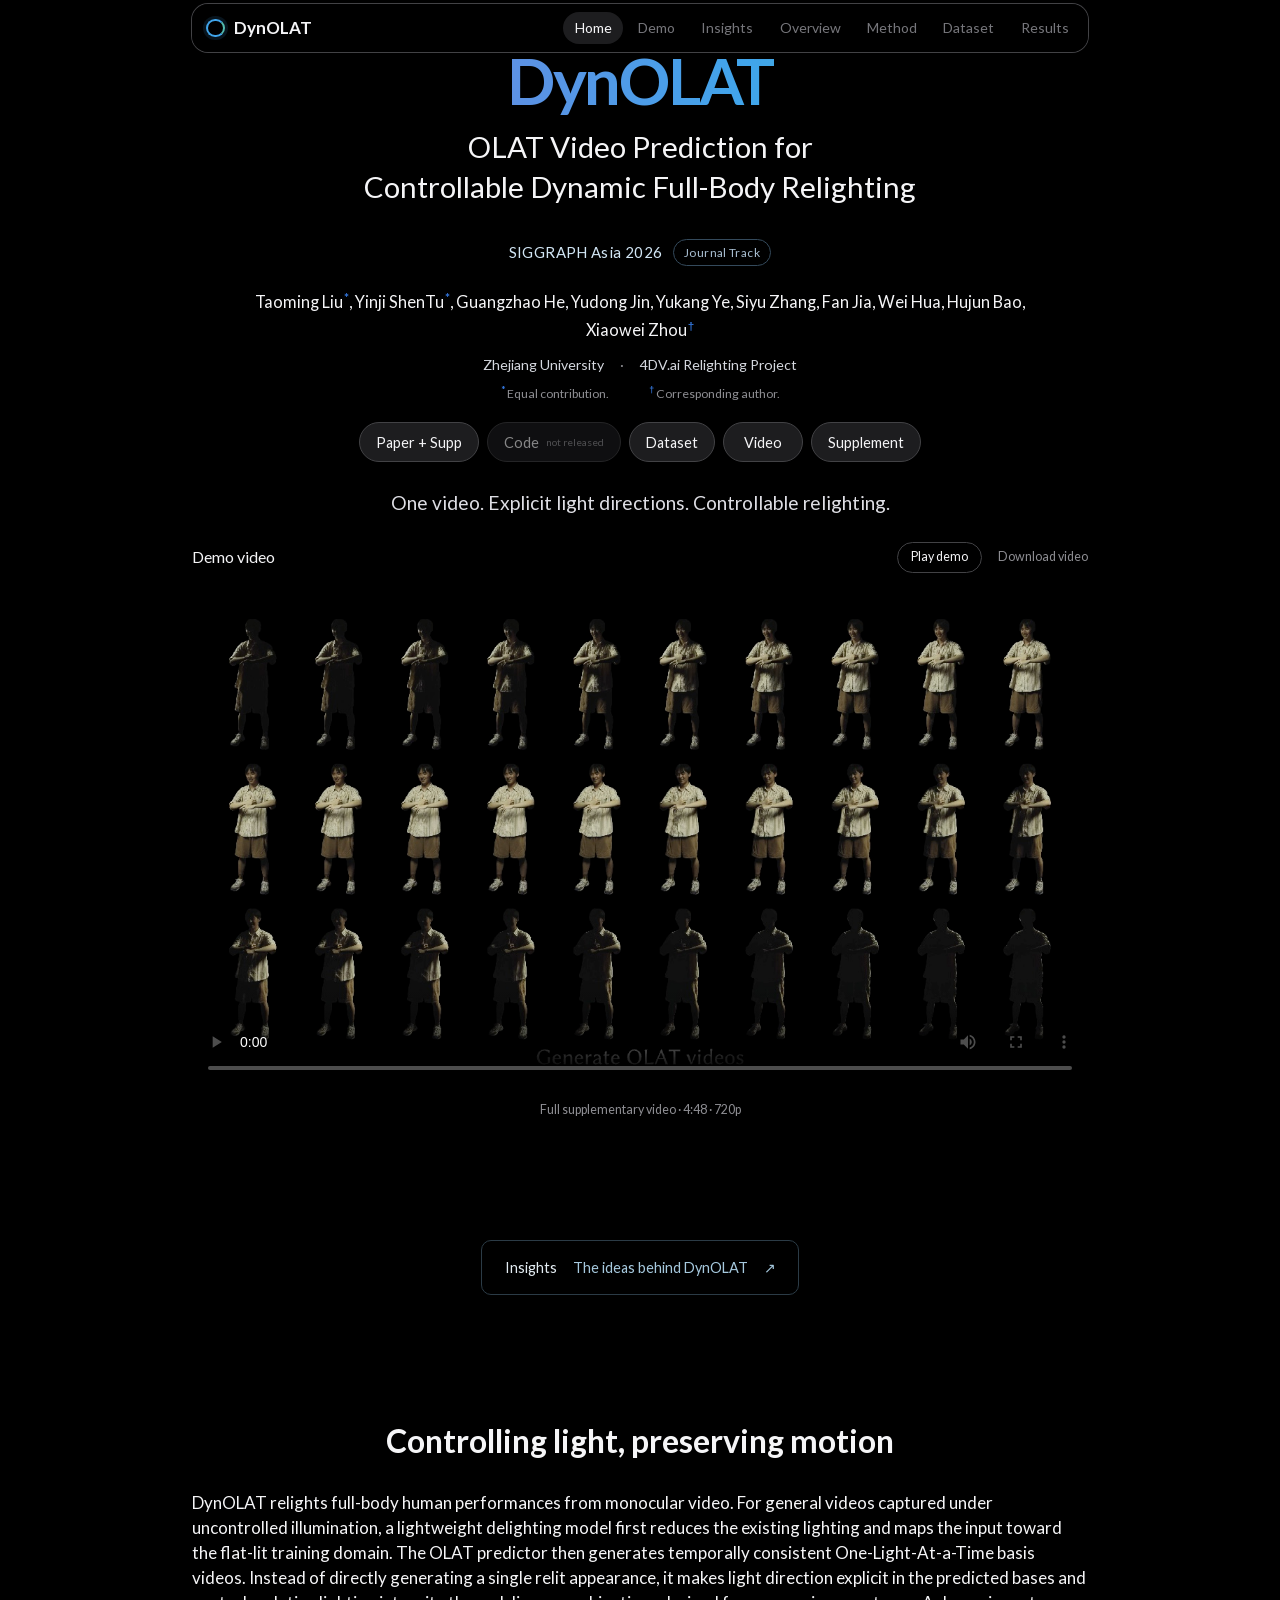
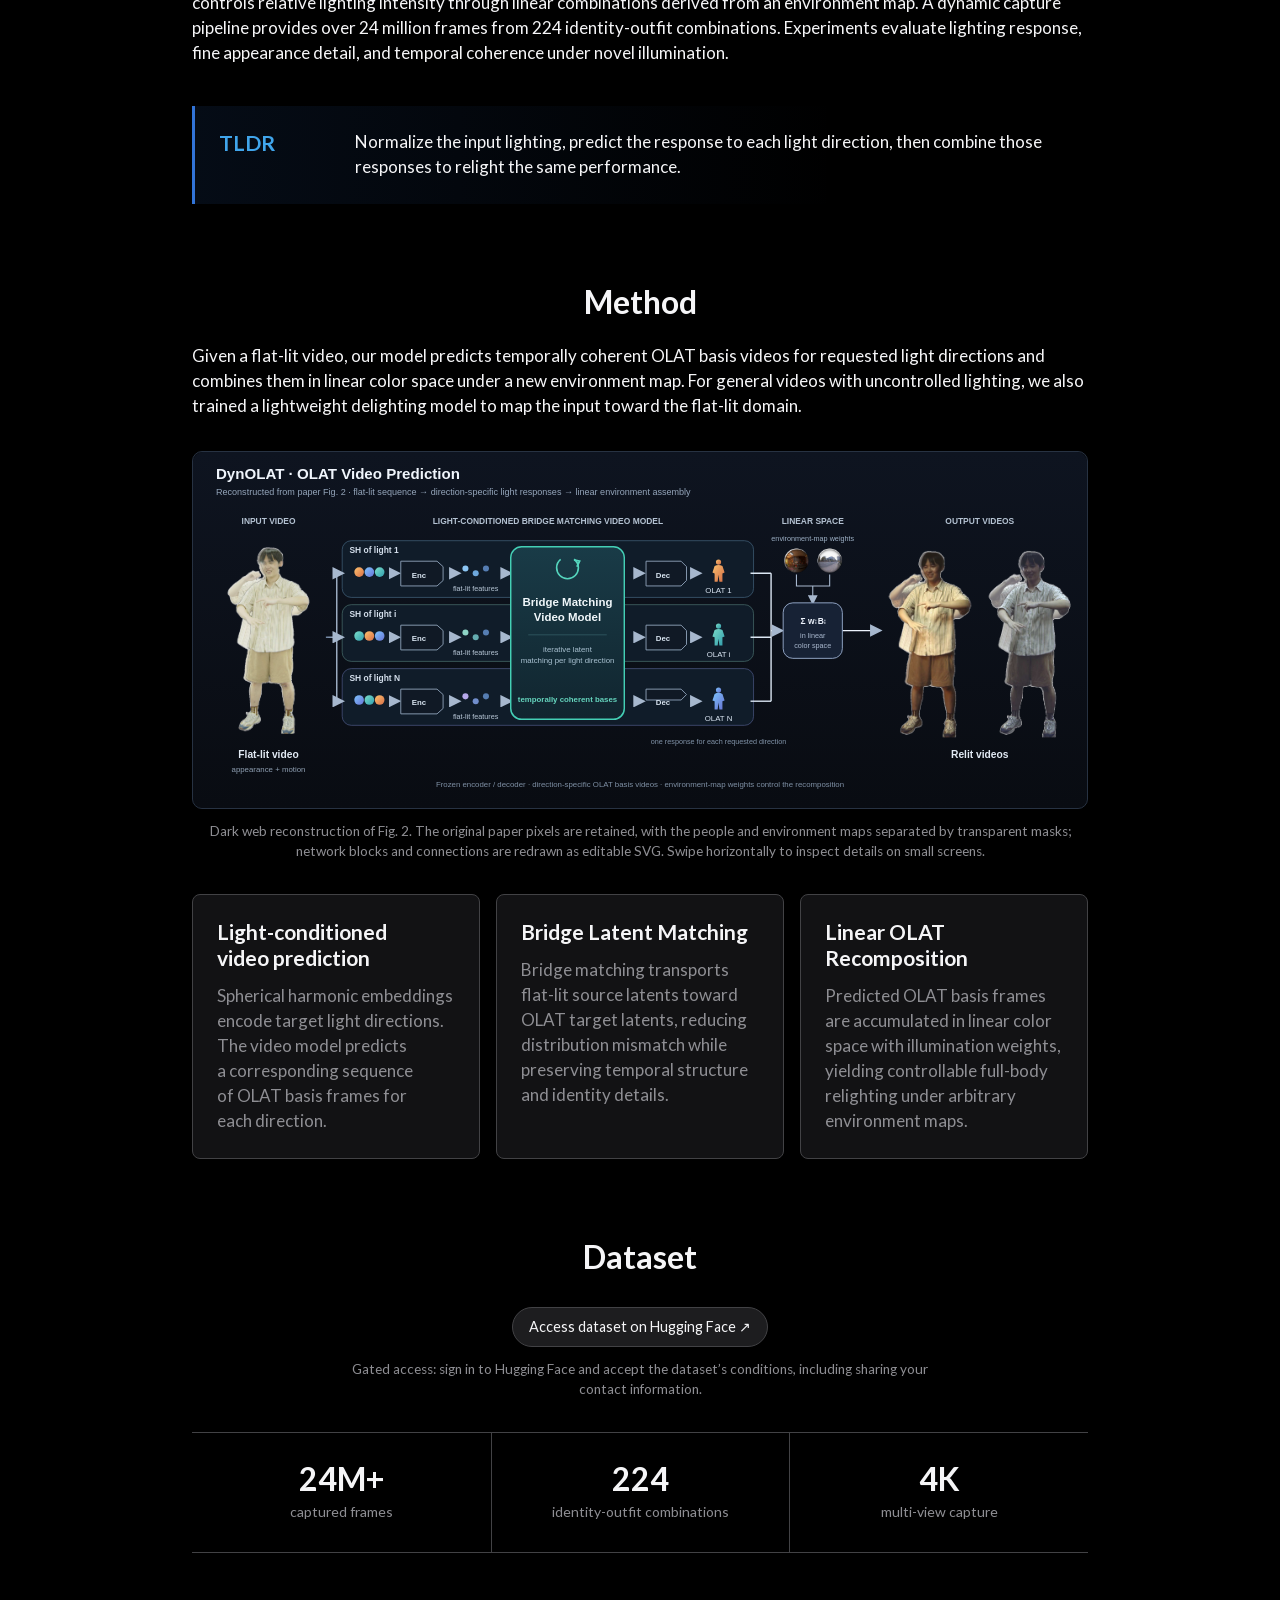
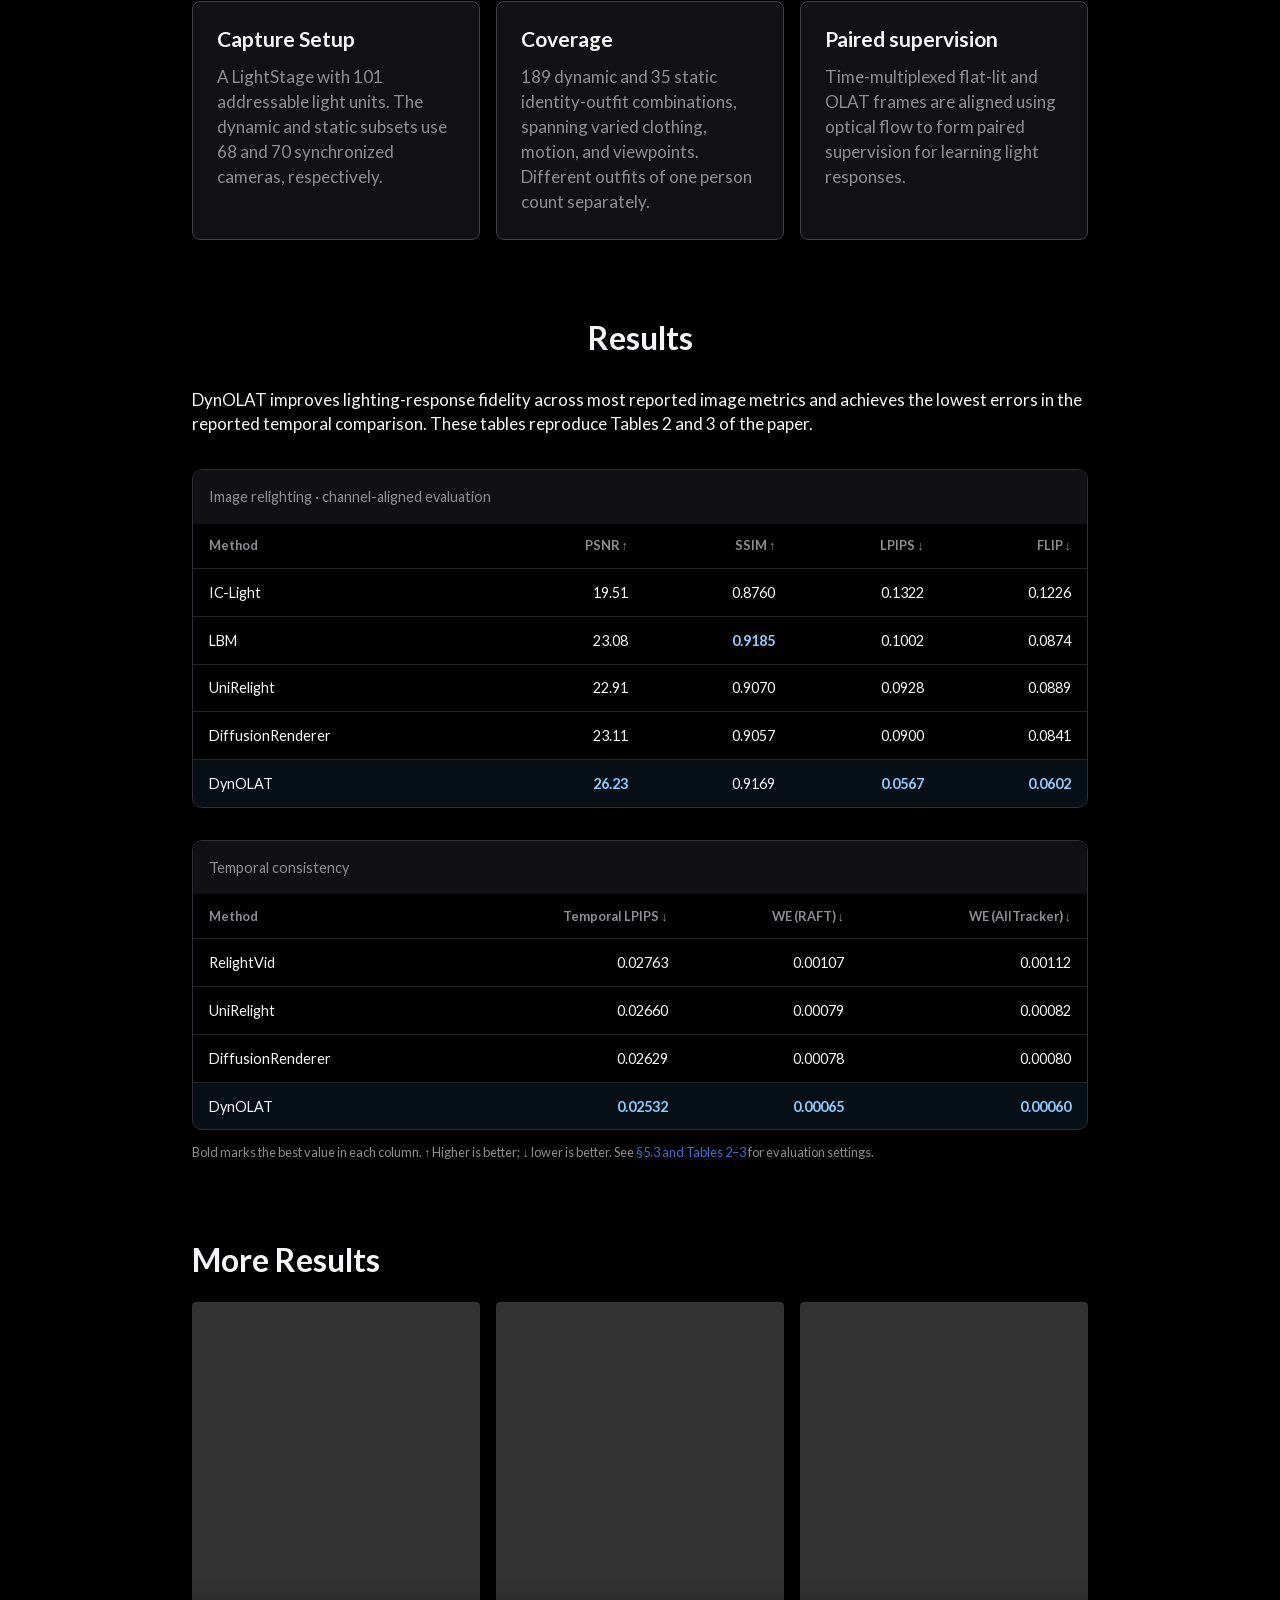
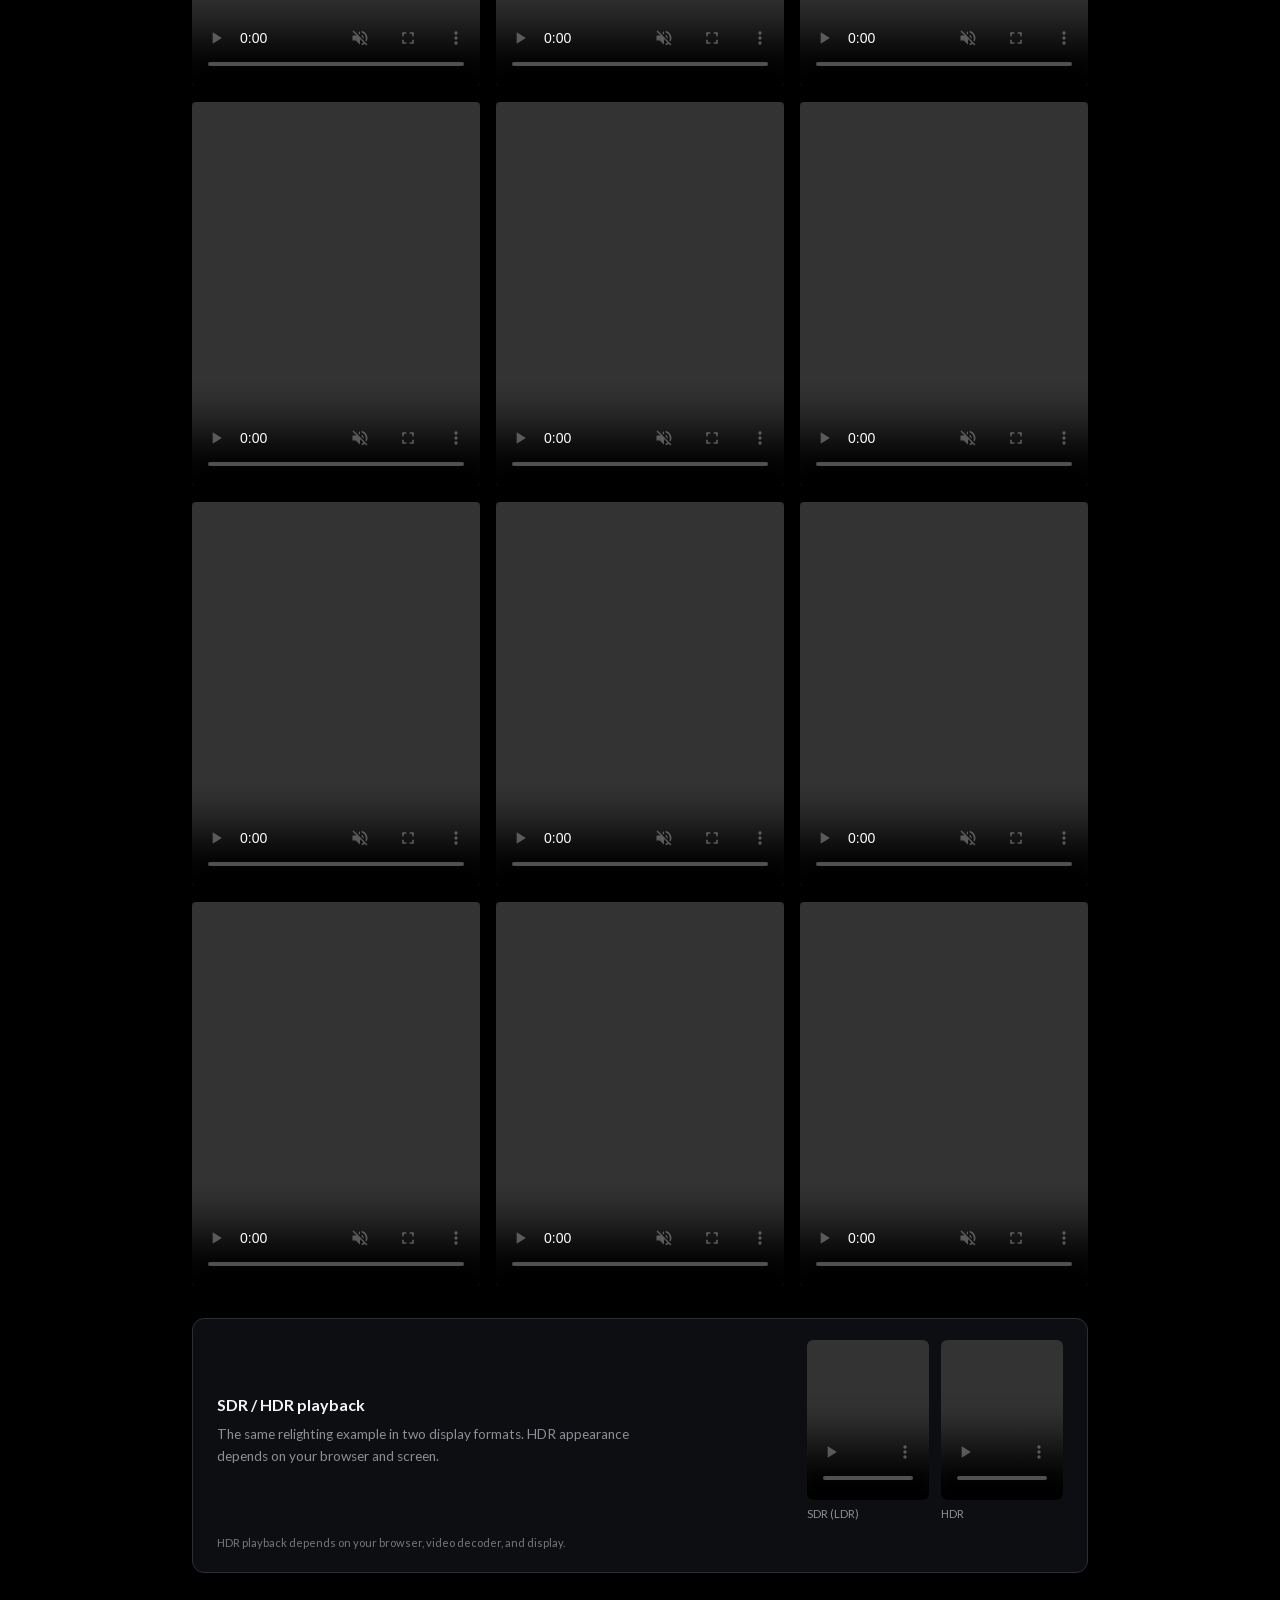
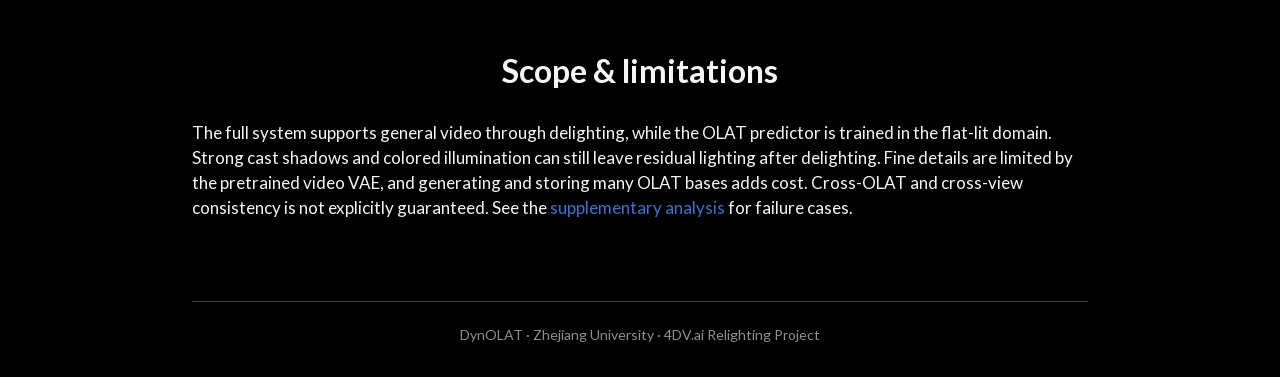
==== commit e3834620: "Fix Method connector crossings and OLAT join" ====
--- a/index.html
+++ b/index.html
@@ -107,7 +107,7 @@
           </p>
         </div>
         <figure class="method-figure">
-          <a href="assets/method-overview-dark.svg?v=20261031-3" target="_blank" rel="noopener" aria-label="Open the method diagram at full size"><img src="assets/method-overview-dark.svg?v=20261031-3" width="1480" height="590" loading="lazy" alt="Reconstruction of paper Figure 2 on a dark background: a flat-lit video is encoded; spherical harmonics of each target light direction condition an iterative bridge matching video model that predicts OLAT basis videos; the frozen decoder produces the bases, which are combined in linear color space with environment-map weights to create two relit output videos."></a>
+          <a href="assets/method-overview-dark.svg?v=20261031-5" target="_blank" rel="noopener" aria-label="Open the method diagram at full size"><img src="assets/method-overview-dark.svg?v=20261031-5" width="1480" height="590" loading="lazy" alt="Reconstruction of paper Figure 2 on a dark background: a flat-lit video is encoded; spherical harmonics of each target light direction condition an iterative bridge matching video model that predicts OLAT basis videos; the frozen decoder produces the bases, which are combined in linear color space with environment-map weights to create two relit output videos."></a>
           <figcaption>Dark web reconstruction of Fig. 2. The original paper pixels are retained, with the people and environment maps separated by transparent masks; network blocks and connections are redrawn as editable SVG. Swipe horizontally to inspect details on small screens.</figcaption>
         </figure>
         <ol class="method-list card-grid method-grid">
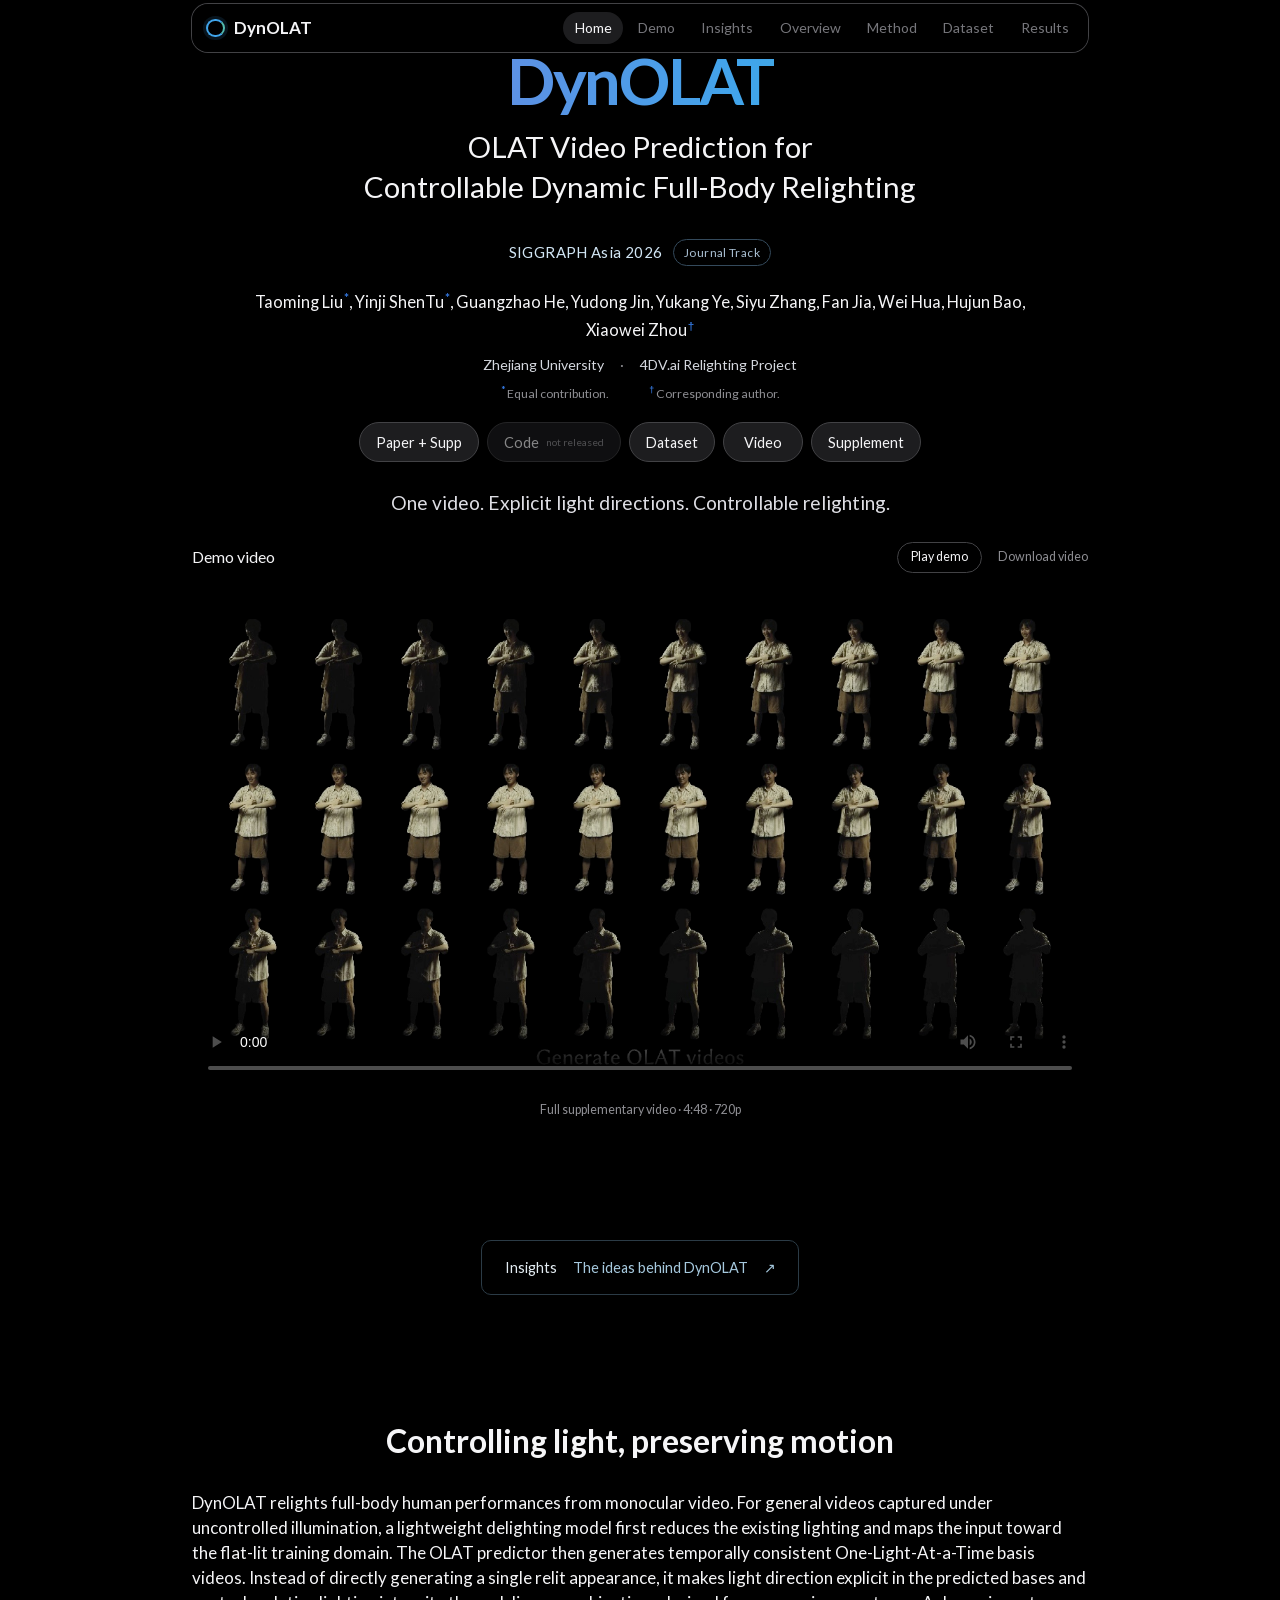
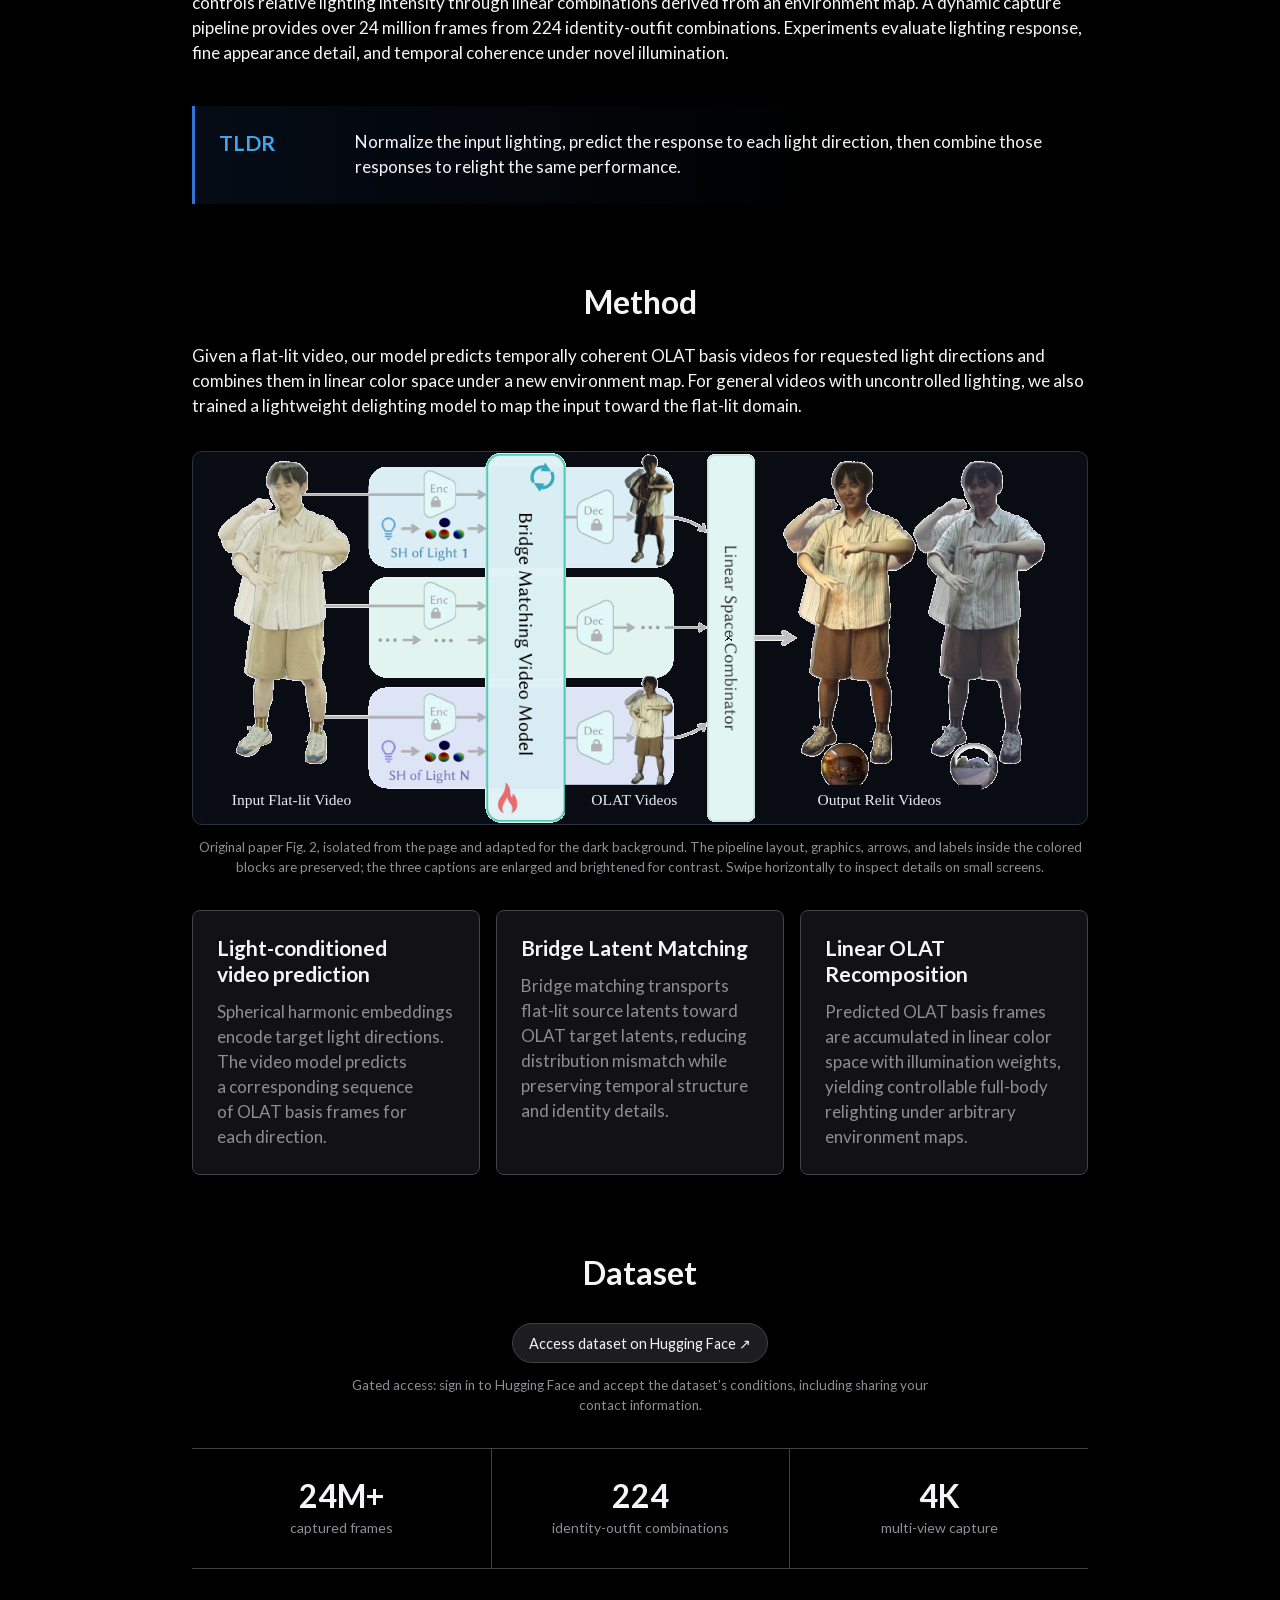
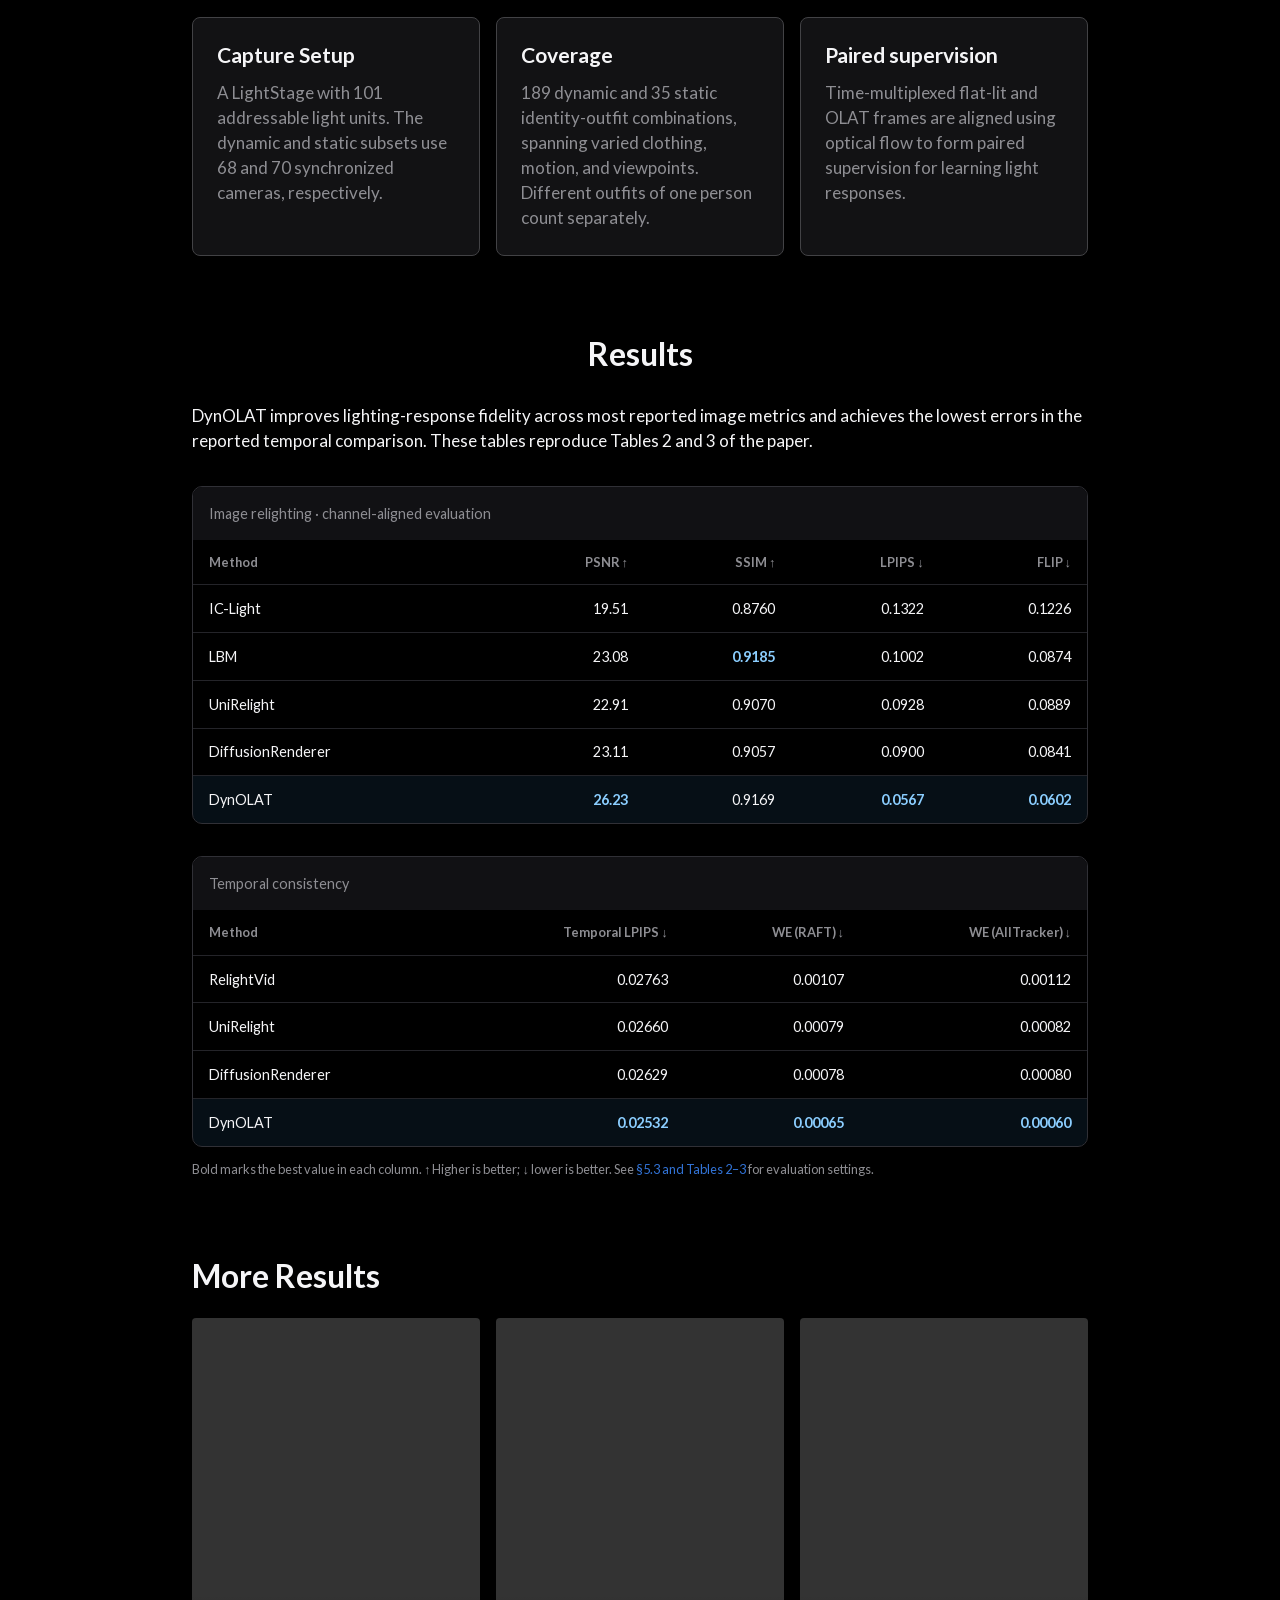
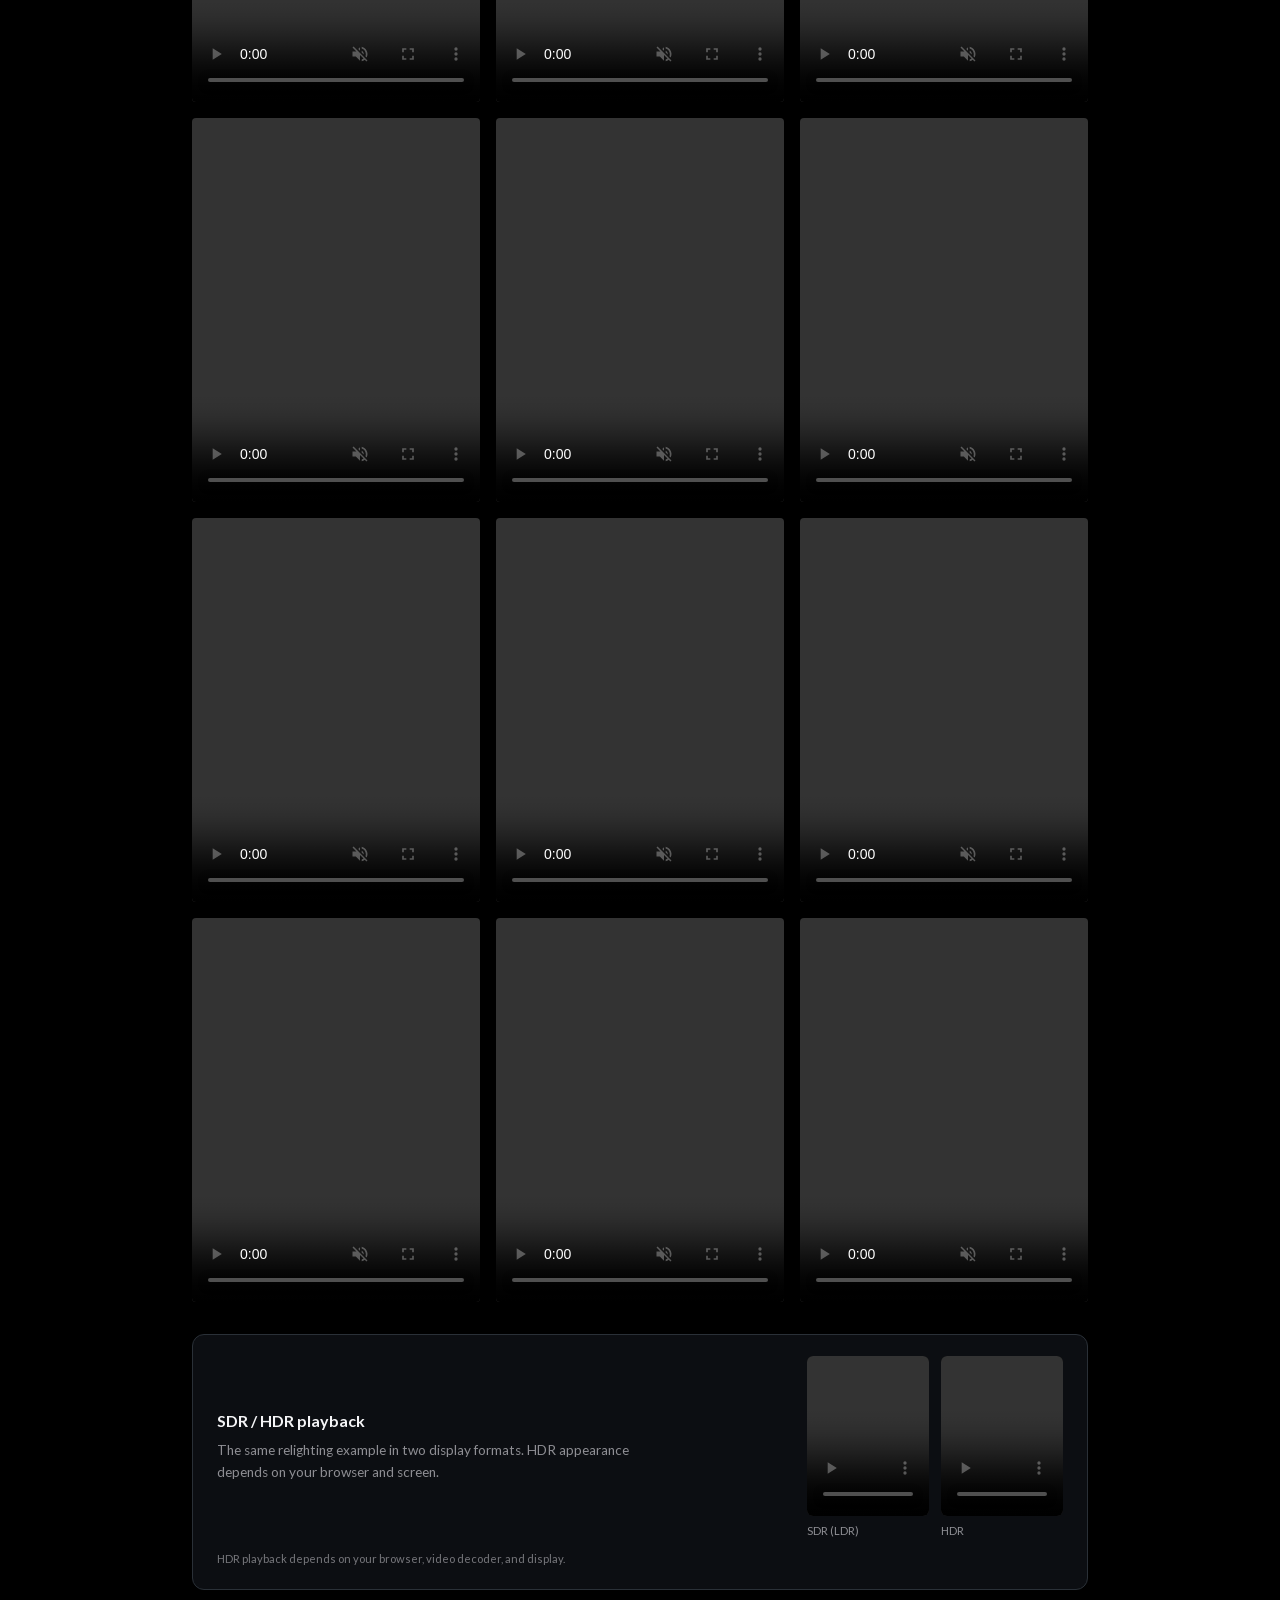
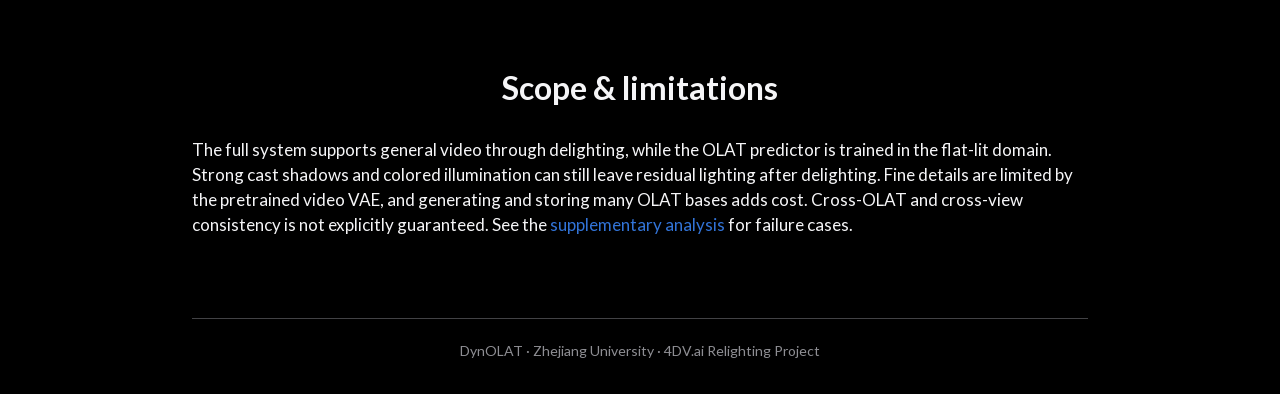
==== commit 976edcc7: "Use original paper Method figure on dark page" ====
--- a/index.html
+++ b/index.html
@@ -107,8 +107,8 @@
           </p>
         </div>
         <figure class="method-figure">
-          <a href="assets/method-overview-dark.svg?v=20261031-5" target="_blank" rel="noopener" aria-label="Open the method diagram at full size"><img src="assets/method-overview-dark.svg?v=20261031-5" width="1480" height="590" loading="lazy" alt="Reconstruction of paper Figure 2 on a dark background: a flat-lit video is encoded; spherical harmonics of each target light direction condition an iterative bridge matching video model that predicts OLAT basis videos; the frozen decoder produces the bases, which are combined in linear color space with environment-map weights to create two relit output videos."></a>
-          <figcaption>Dark web reconstruction of Fig. 2. The original paper pixels are retained, with the people and environment maps separated by transparent masks; network blocks and connections are redrawn as editable SVG. Swipe horizontally to inspect details on small screens.</figcaption>
+          <a href="assets/method-overview-paper-dark.svg?v=20261031-3" target="_blank" rel="noopener" aria-label="Open the method diagram at full size"><img src="assets/method-overview-paper-dark.svg?v=20261031-3" width="1480" height="617" loading="lazy" alt="Original paper Figure 2 adapted for a dark webpage: a flat-lit input video is encoded across target light directions, the bridge matching video model predicts OLAT basis videos, and linear recomposition under an environment map produces relit outputs."></a>
+          <figcaption>Original paper Fig. 2, isolated from the page and adapted for the dark background. The pipeline layout, graphics, arrows, and labels inside the colored blocks are preserved; the three captions are enlarged and brightened for contrast. Swipe horizontally to inspect details on small screens.</figcaption>
         </figure>
         <ol class="method-list card-grid method-grid">
           <li class="info-card">
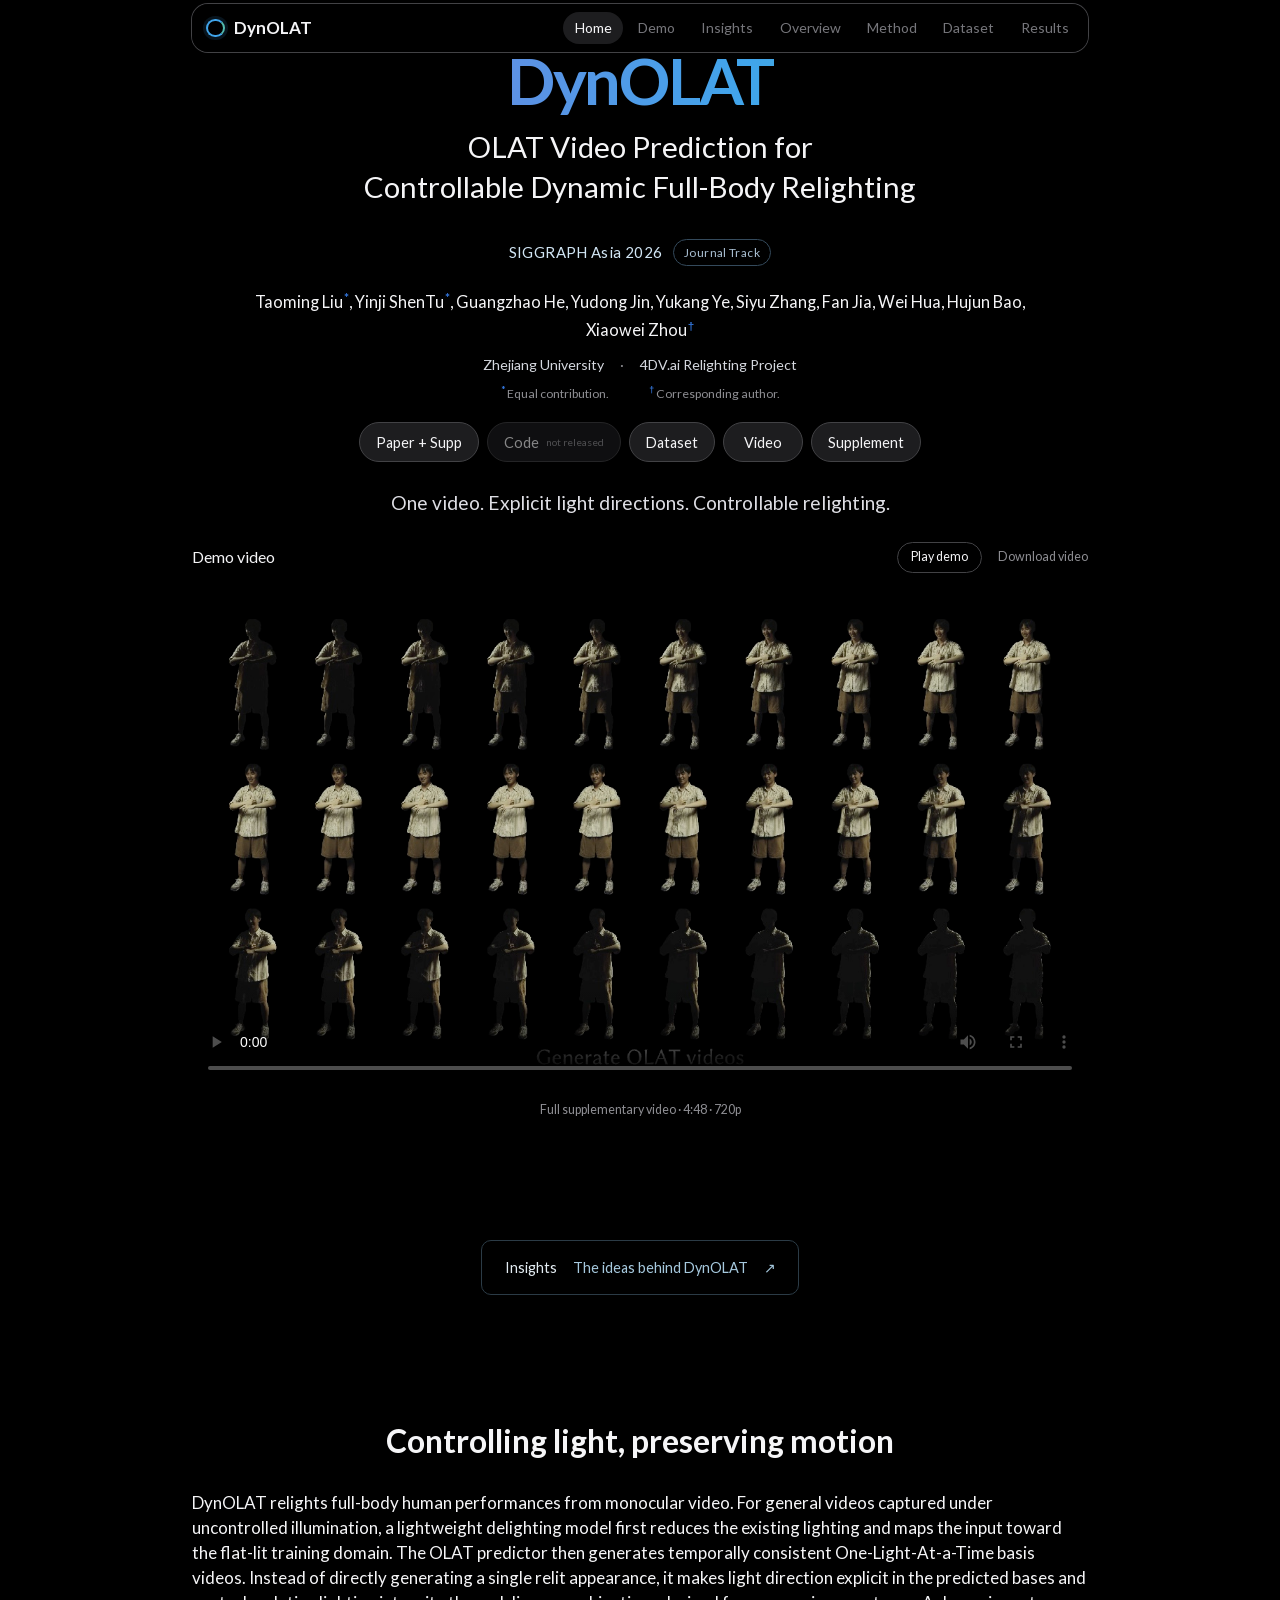
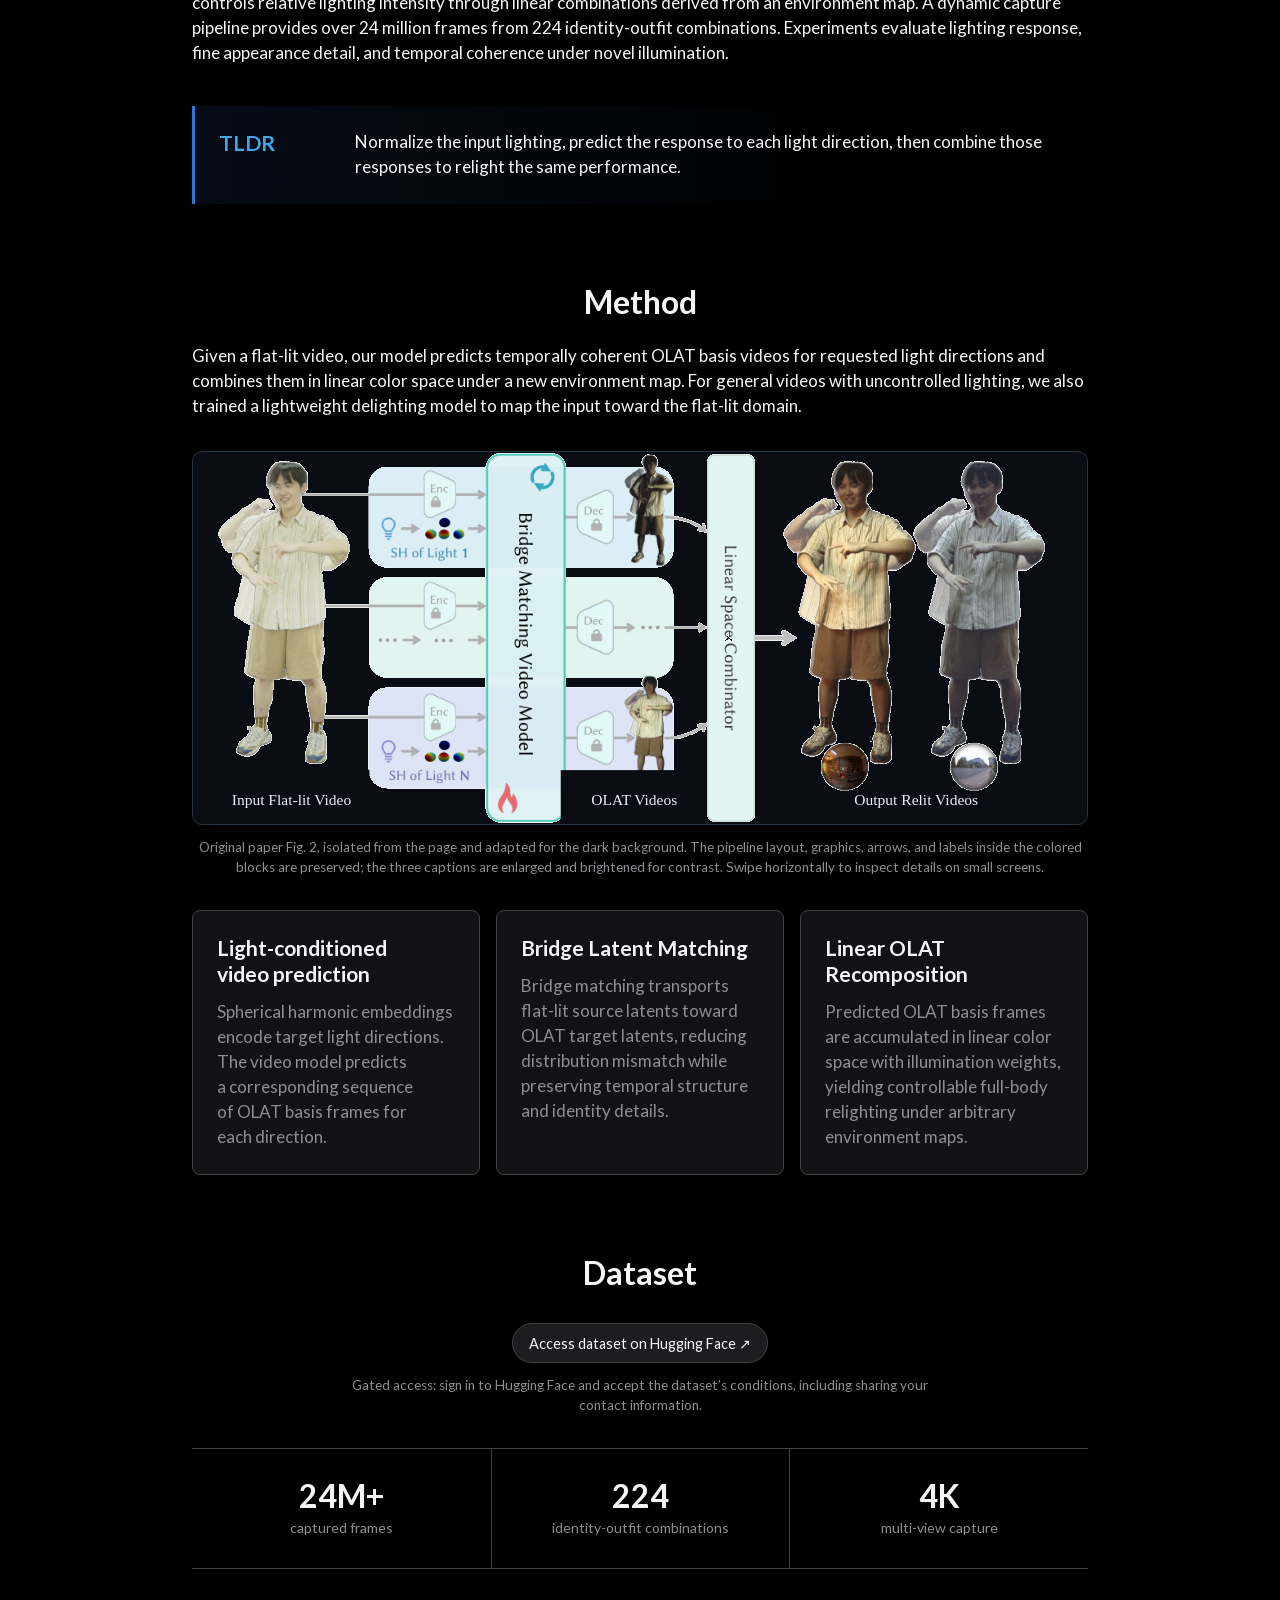
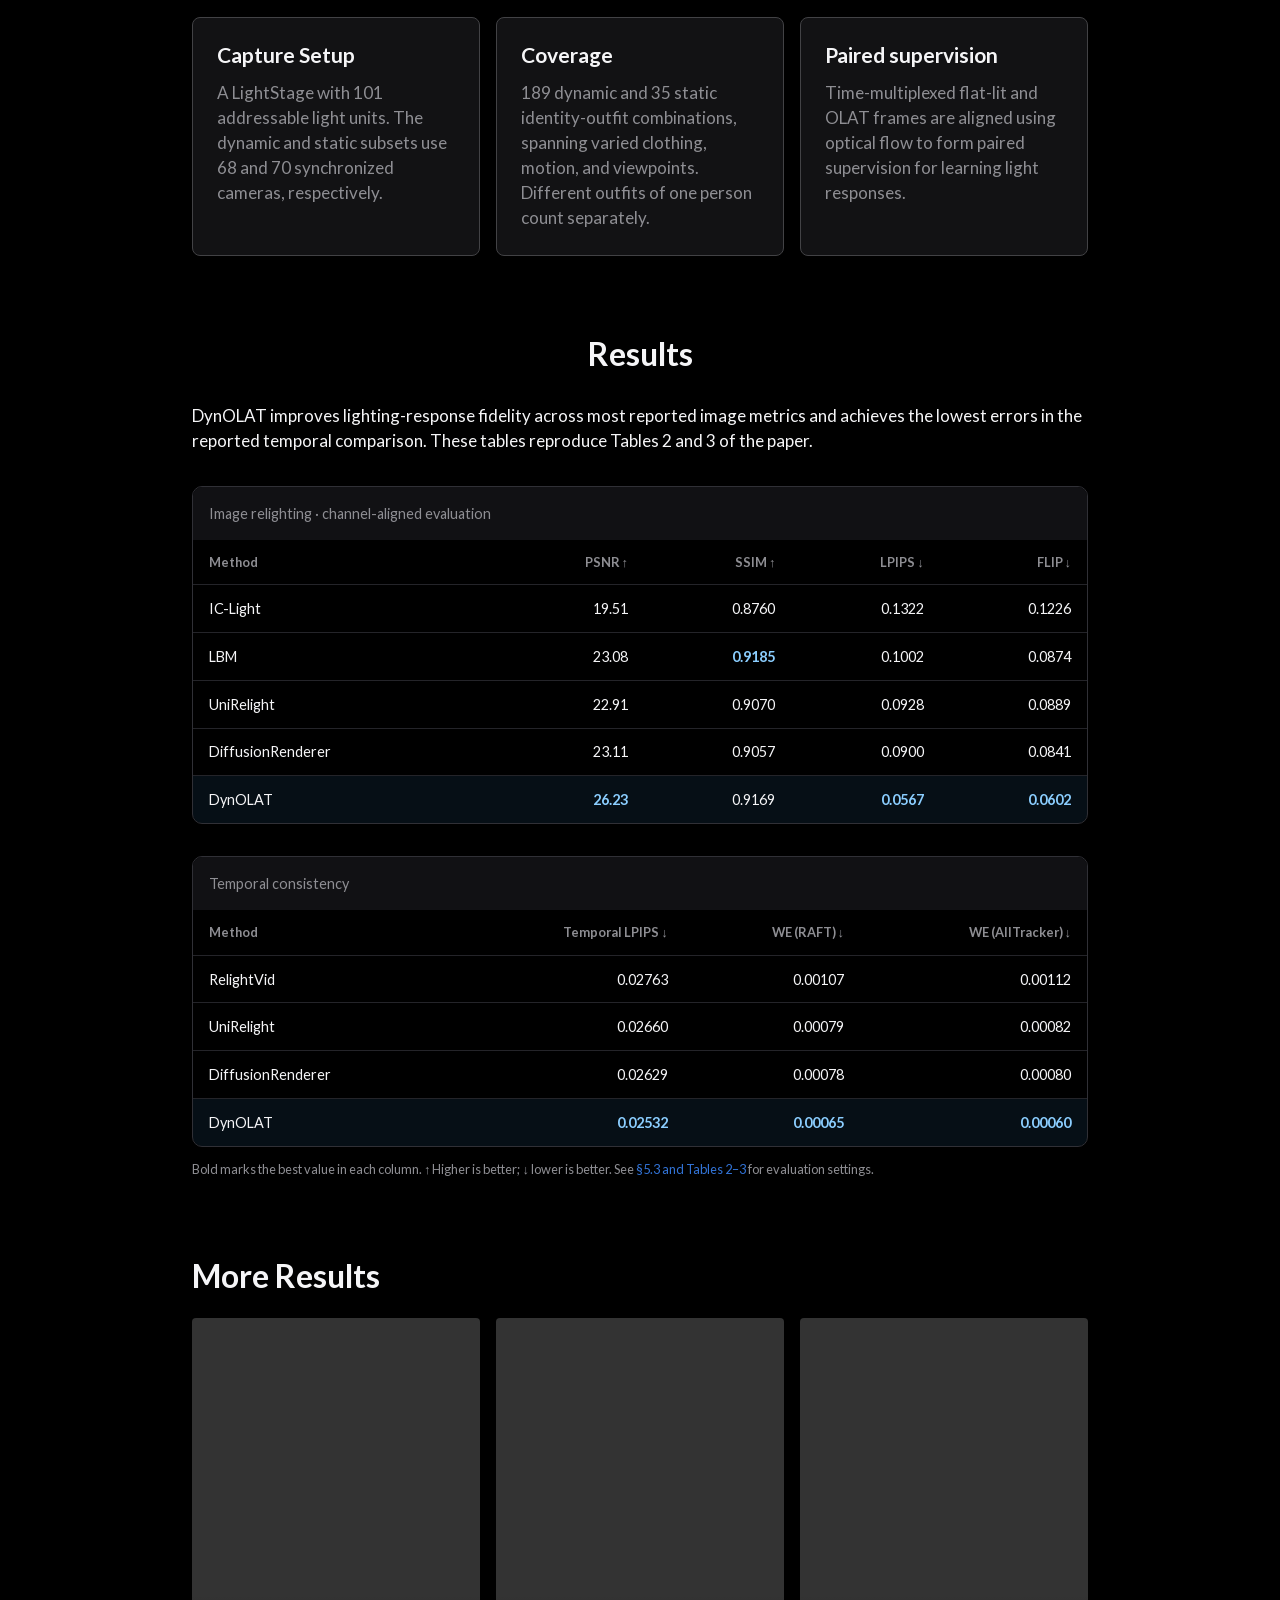
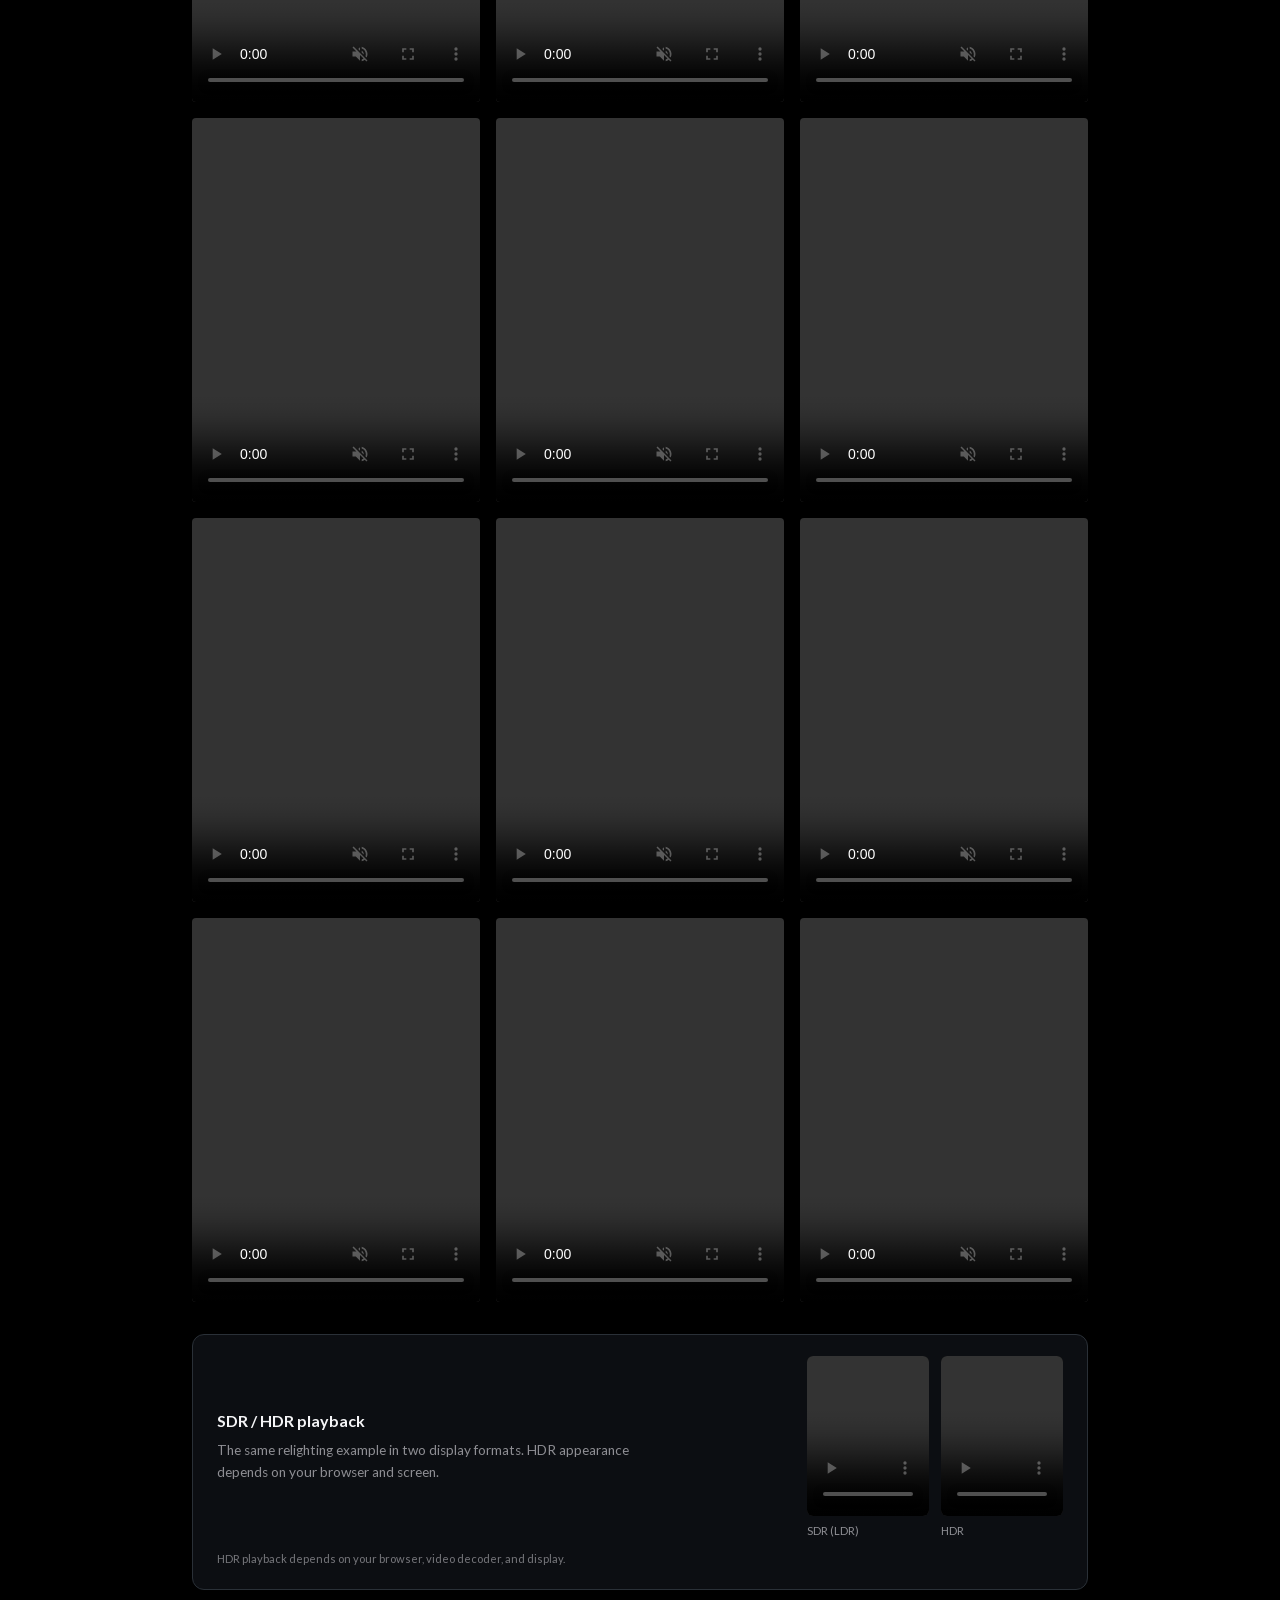
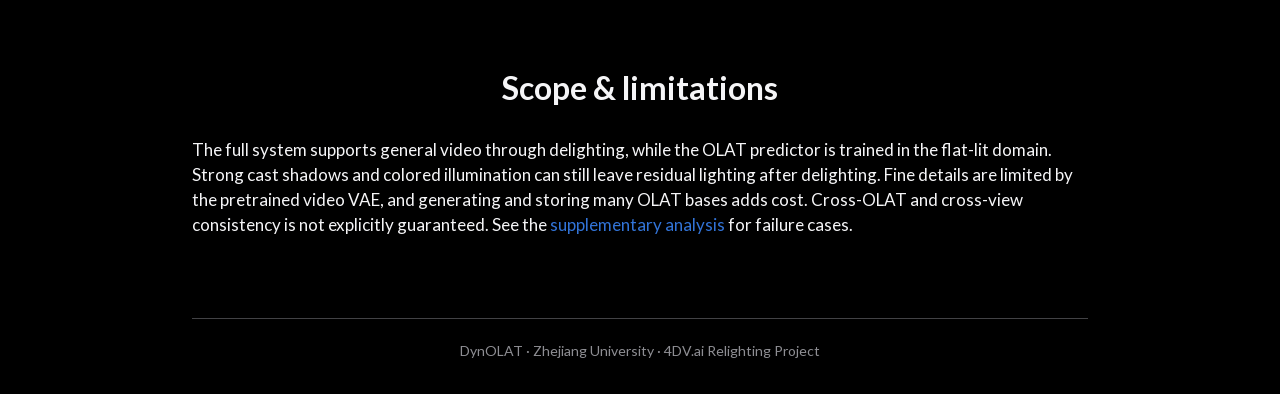
==== commit cc5fab3e: "Preserve full environment maps in Method figure" ====
--- a/index.html
+++ b/index.html
@@ -107,7 +107,7 @@
           </p>
         </div>
         <figure class="method-figure">
-          <a href="assets/method-overview-paper-dark.svg?v=20261031-3" target="_blank" rel="noopener" aria-label="Open the method diagram at full size"><img src="assets/method-overview-paper-dark.svg?v=20261031-3" width="1480" height="617" loading="lazy" alt="Original paper Figure 2 adapted for a dark webpage: a flat-lit input video is encoded across target light directions, the bridge matching video model predicts OLAT basis videos, and linear recomposition under an environment map produces relit outputs."></a>
+          <a href="assets/method-overview-paper-dark.svg?v=20261031-7" target="_blank" rel="noopener" aria-label="Open the method diagram at full size"><img src="assets/method-overview-paper-dark.svg?v=20261031-7" width="1480" height="617" loading="lazy" alt="Original paper Figure 2 adapted for a dark webpage: a flat-lit input video is encoded across target light directions, the bridge matching video model predicts OLAT basis videos, and linear recomposition under an environment map produces relit outputs."></a>
           <figcaption>Original paper Fig. 2, isolated from the page and adapted for the dark background. The pipeline layout, graphics, arrows, and labels inside the colored blocks are preserved; the three captions are enlarged and brightened for contrast. Swipe horizontally to inspect details on small screens.</figcaption>
         </figure>
         <ol class="method-list card-grid method-grid">
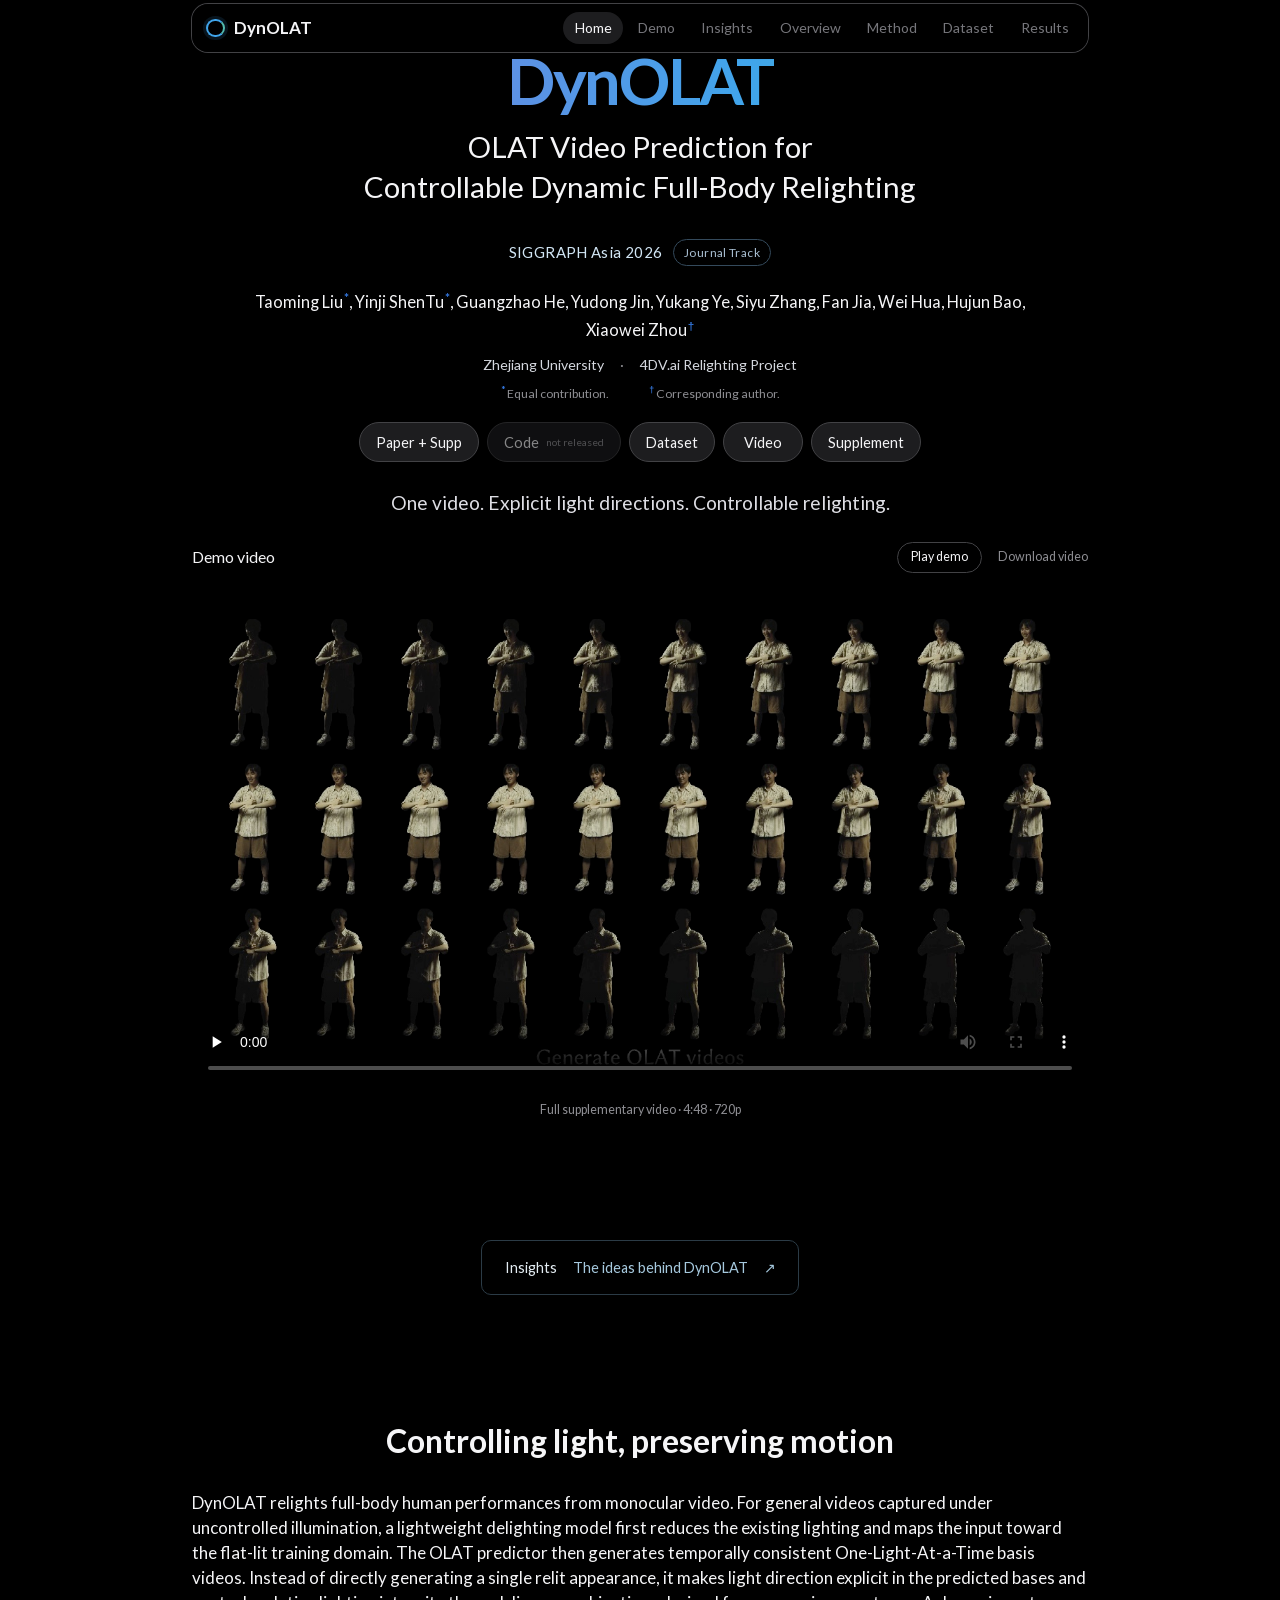
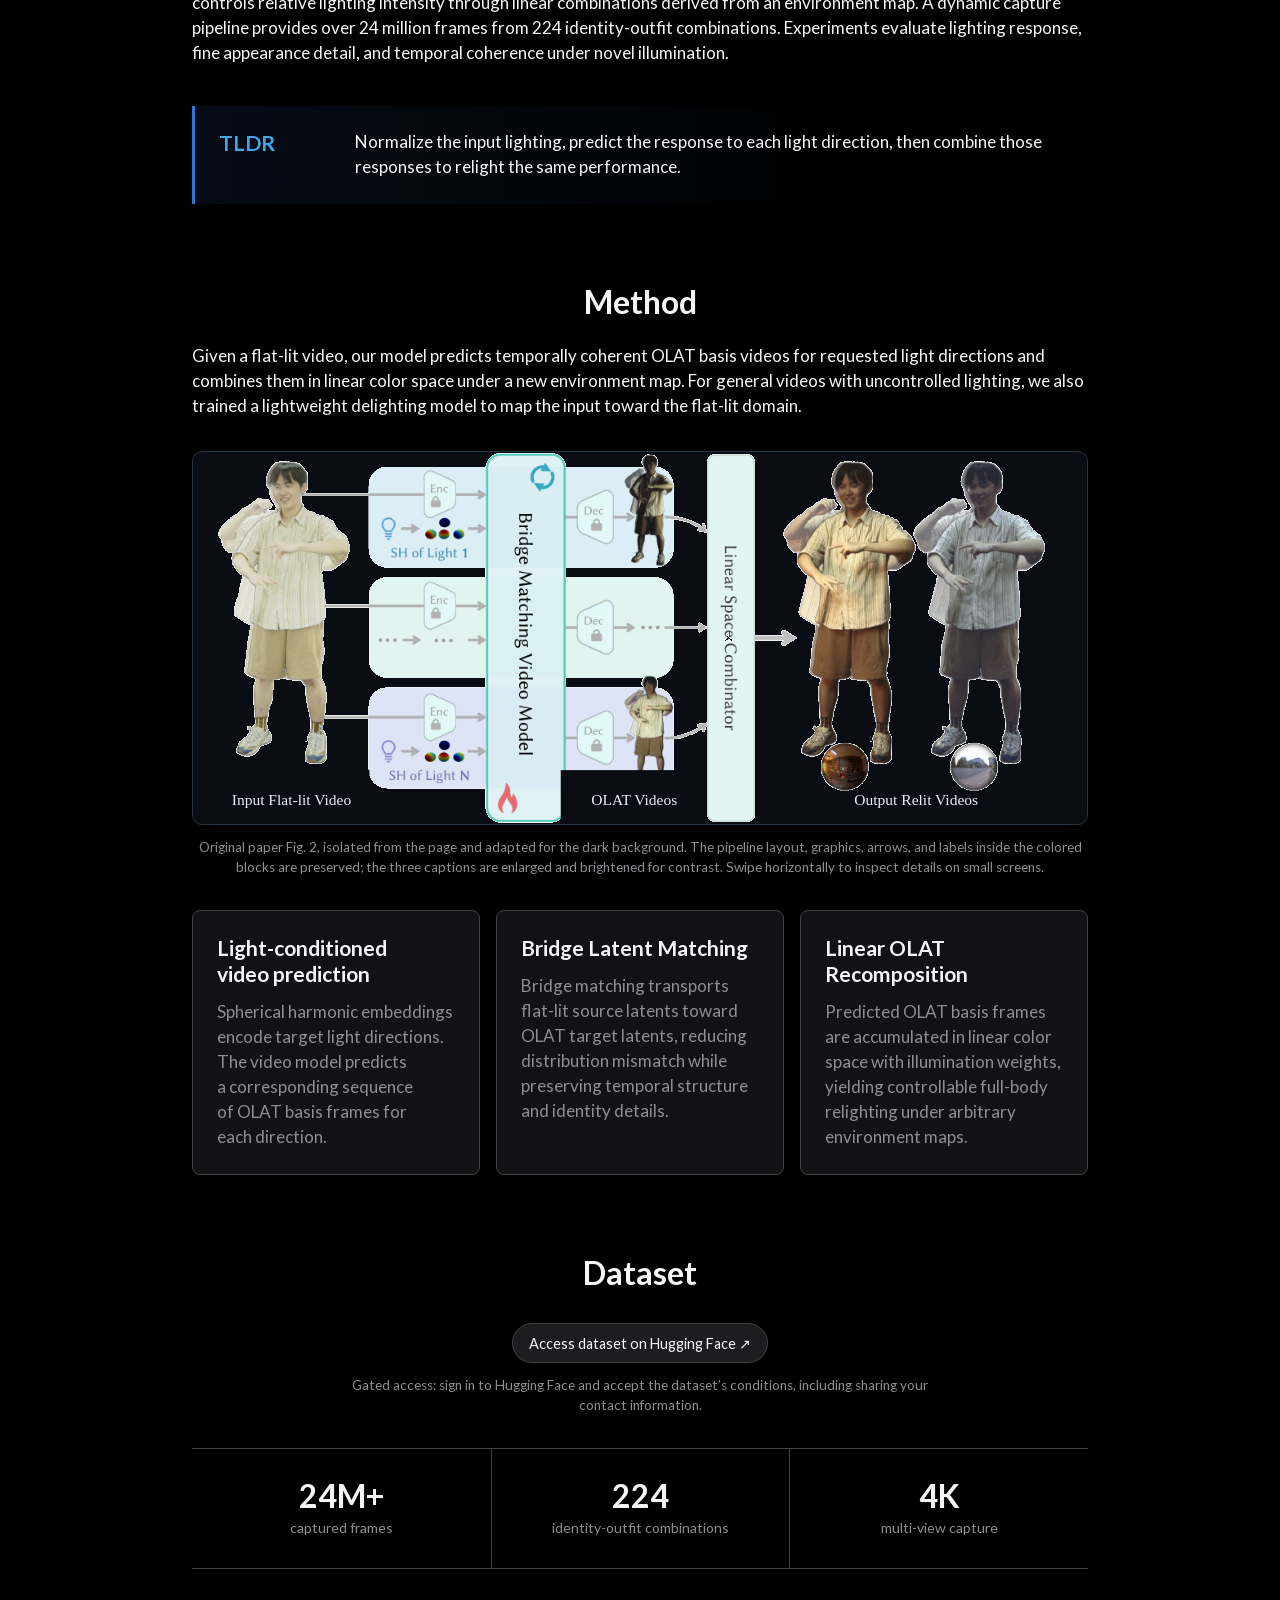
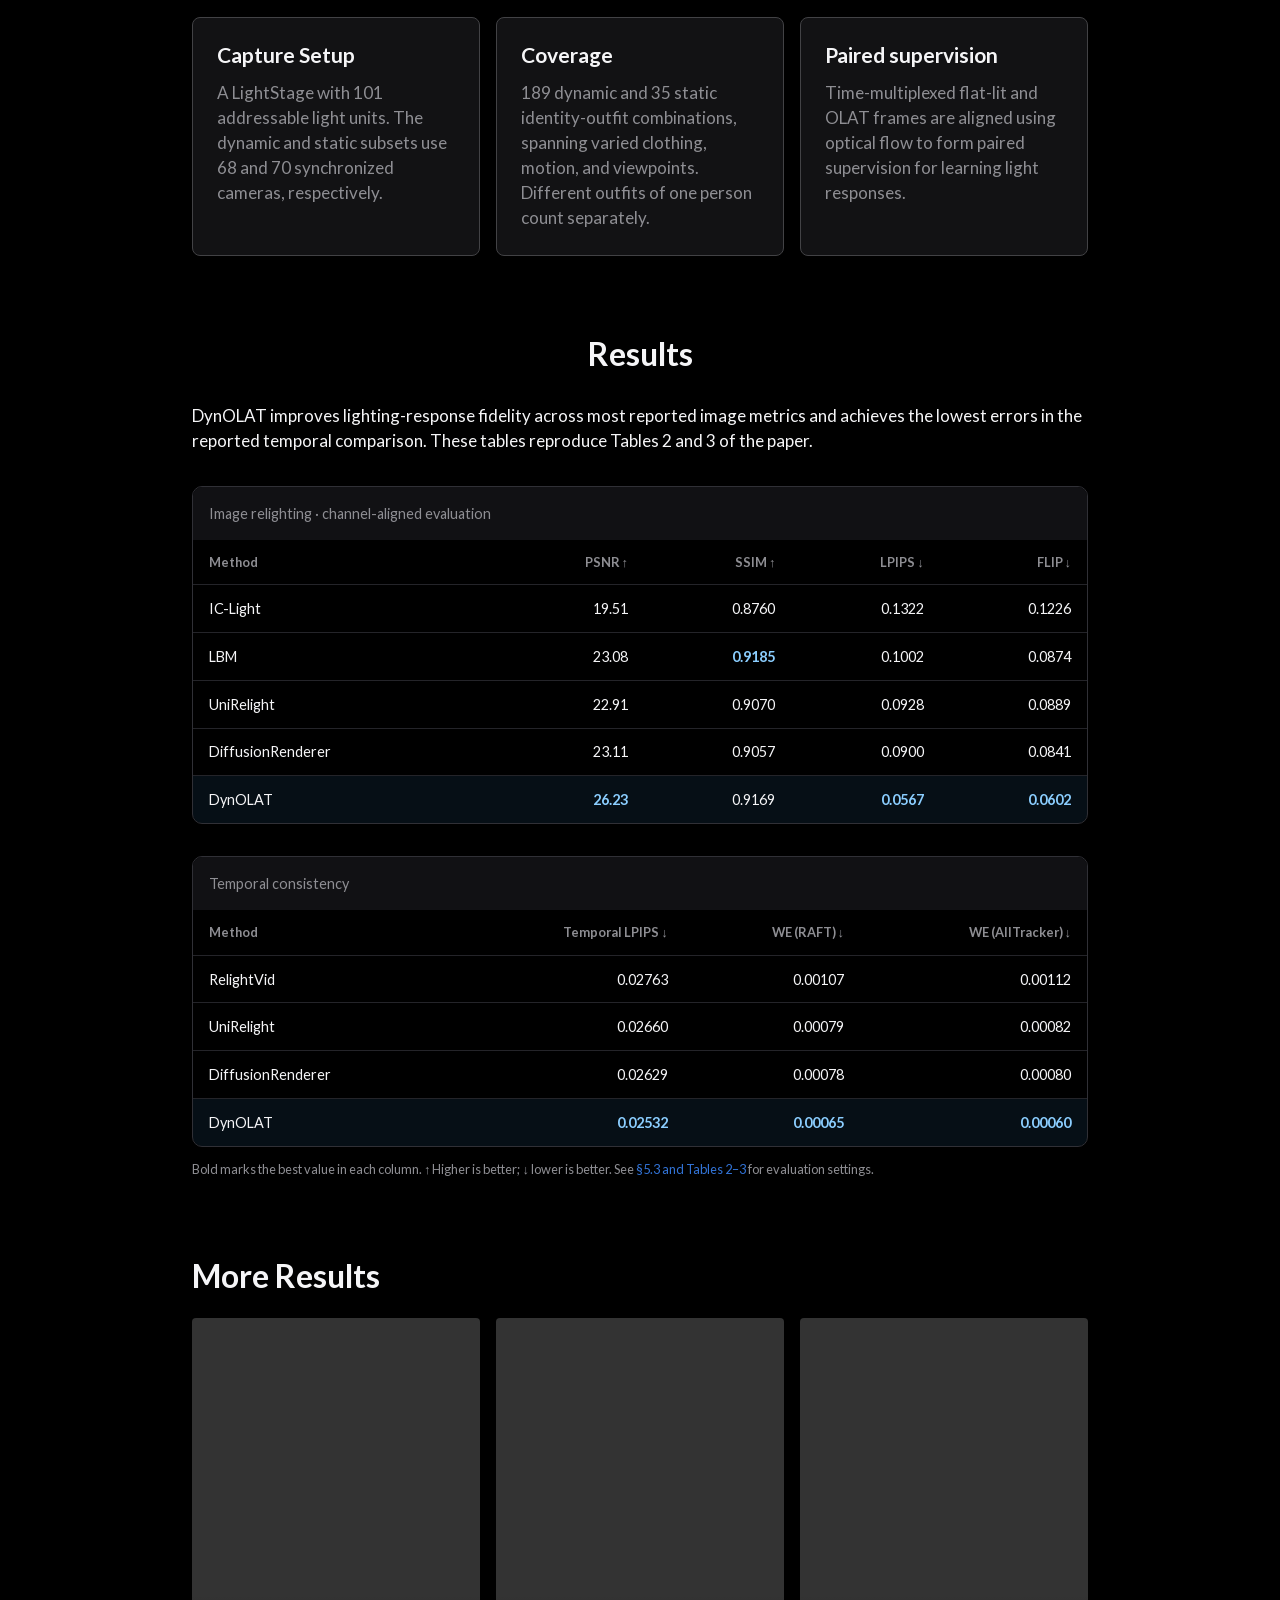
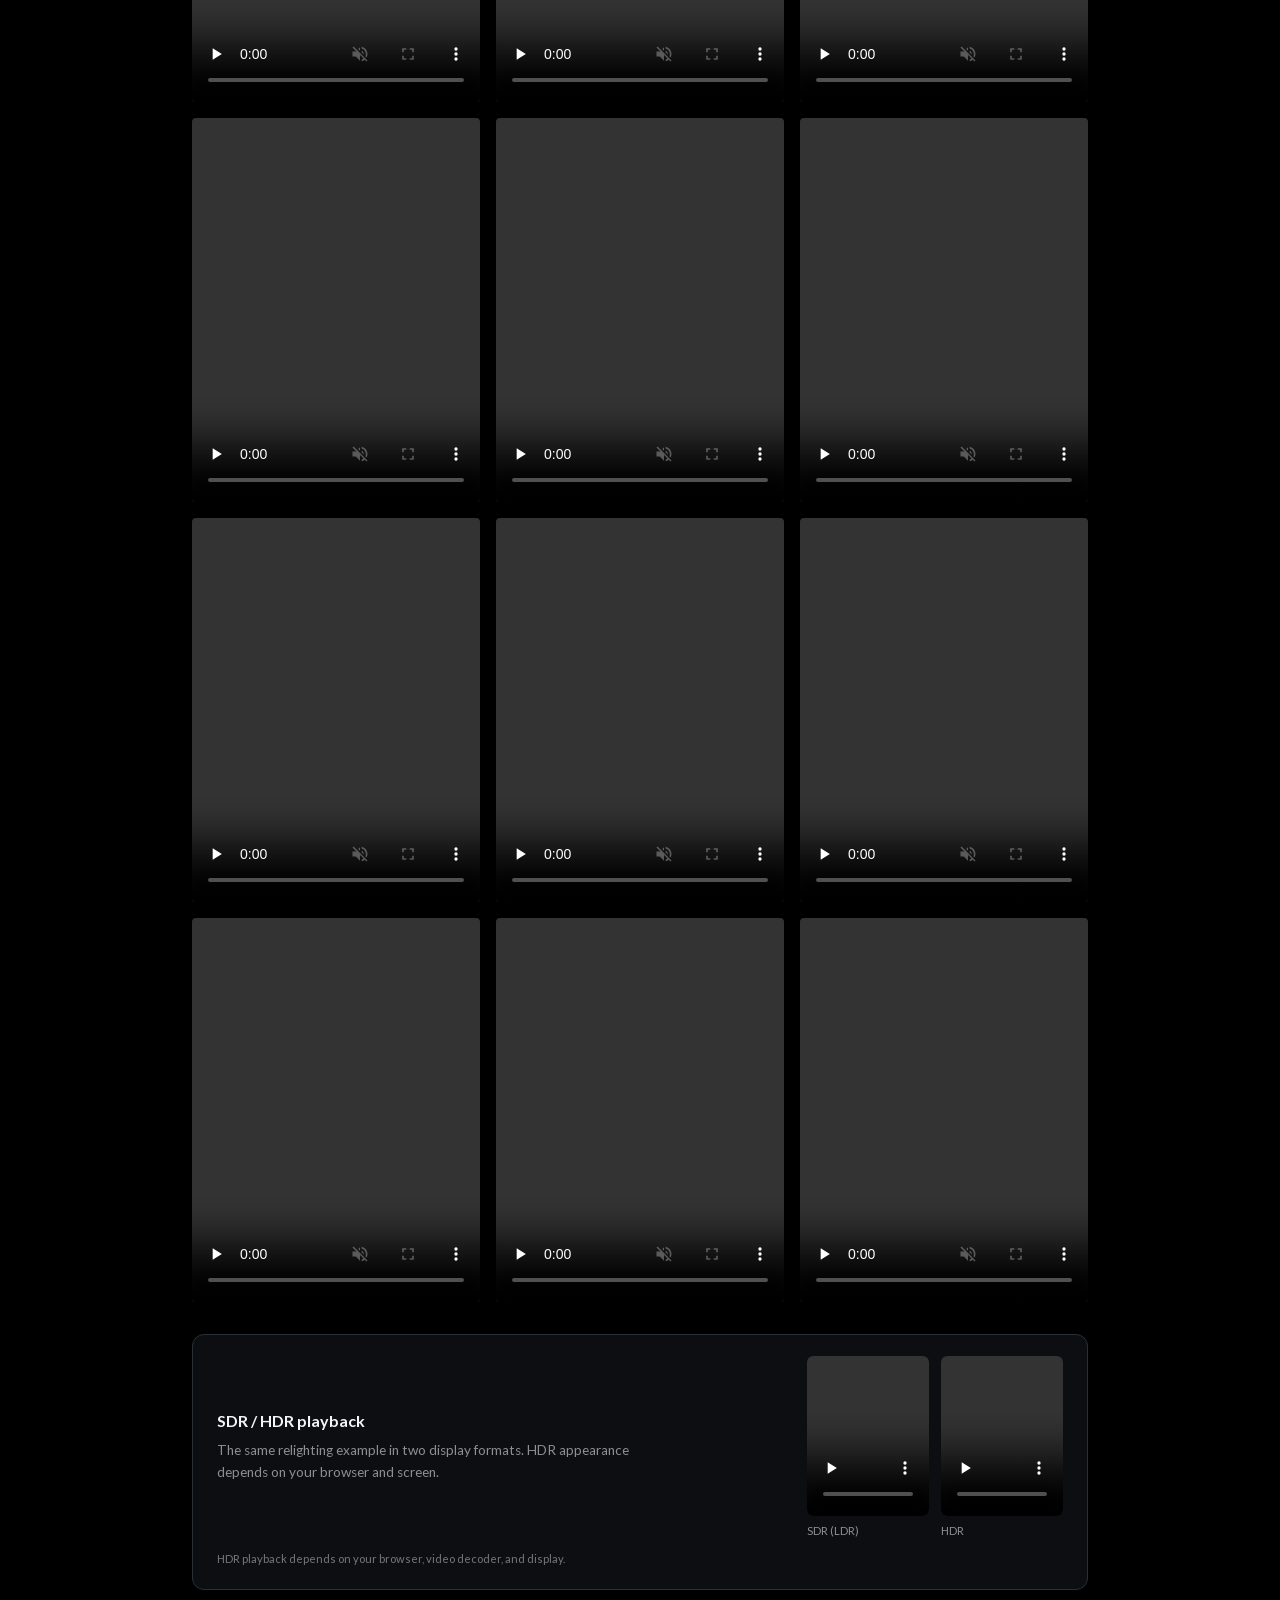
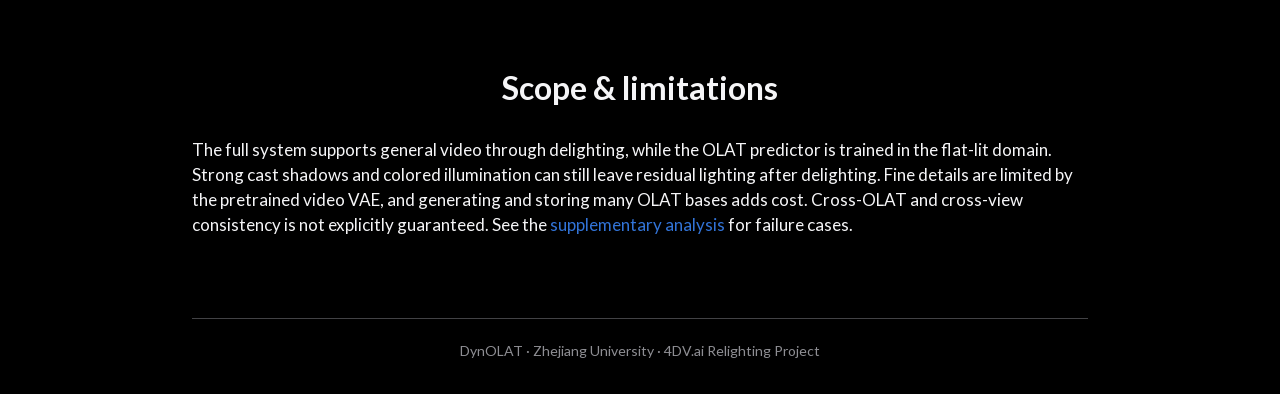
==== commit 0c16f753: "Defer media preloading for faster startup Changed video preload attribute from 'metadata' to 'none' " ====
--- a/index.html
+++ b/index.html
@@ -69,7 +69,7 @@
         </div>
         <figure class="full-demo">
           <div class="media-frame media-frame--video">
-            <video id="demo-video" class="demo-video" controls playsinline preload="metadata" poster="assets/videos/dynolat-demo-poster.jpg" aria-label="DynOLAT full supplementary demo video">
+            <video id="demo-video" class="demo-video" controls playsinline preload="none" poster="assets/videos/dynolat-demo-poster.jpg" aria-label="DynOLAT full supplementary demo video">
               <source src="assets/videos/dynolat-demo.mp4" type="video/mp4">
               Your browser does not support this video. <a href="assets/videos/dynolat-demo.mp4" download>Download the MP4</a>.
             </video>
@@ -196,18 +196,18 @@
           <h2 class="section-title">More Results</h2>
         </div>
         <div class="case-grid jcam-grid" aria-label="Additional relighting videos">
-          <figure class="jcam-card"><video controls playsinline muted loop preload="metadata" aria-label="Additional relighting video 1"><source src="assets/videos/jcam/JcamA.mp4" type="video/mp4"></video></figure>
-          <figure class="jcam-card"><video controls playsinline muted loop preload="metadata" aria-label="Additional relighting video 2"><source src="assets/videos/jcam/JcamB.mp4" type="video/mp4"></video></figure>
-          <figure class="jcam-card"><video controls playsinline muted loop preload="metadata" aria-label="Additional relighting video 3"><source src="assets/videos/jcam/JcamC.mp4" type="video/mp4"></video></figure>
-          <figure class="jcam-card"><video controls playsinline muted loop preload="metadata" aria-label="Additional relighting video 4"><source src="assets/videos/jcam/JcamD.mp4" type="video/mp4"></video></figure>
-          <figure class="jcam-card"><video controls playsinline muted loop preload="metadata" aria-label="Additional relighting video 5"><source src="assets/videos/jcam/JcamE.mp4" type="video/mp4"></video></figure>
-          <figure class="jcam-card"><video controls playsinline muted loop preload="metadata" aria-label="Additional relighting video 6"><source src="assets/videos/jcam/JcamF.mp4" type="video/mp4"></video></figure>
-          <figure class="jcam-card"><video controls playsinline muted loop preload="metadata" aria-label="Additional relighting video 7"><source src="assets/videos/jcam/JcamH.mp4" type="video/mp4"></video></figure>
-          <figure class="jcam-card"><video controls playsinline muted loop preload="metadata" aria-label="Additional relighting video 8"><source src="assets/videos/jcam/JcamI.mp4" type="video/mp4"></video></figure>
-          <figure class="jcam-card"><video controls playsinline muted loop preload="metadata" aria-label="Additional relighting video 9"><source src="assets/videos/jcam/JcamJ.mp4" type="video/mp4"></video></figure>
-          <figure class="jcam-card"><video controls playsinline muted loop preload="metadata" aria-label="Additional relighting video 10"><source src="assets/videos/jcam/JcamK.mp4" type="video/mp4"></video></figure>
-          <figure class="jcam-card"><video controls playsinline muted loop preload="metadata" aria-label="Additional relighting video 11"><source src="assets/videos/jcam/JcamL.mp4" type="video/mp4"></video></figure>
-          <figure class="jcam-card"><video controls playsinline muted loop preload="metadata" aria-label="Additional relighting video 12"><source src="assets/videos/jcam/JcamM.mp4" type="video/mp4"></video></figure>
+          <figure class="jcam-card"><video controls playsinline muted loop preload="none" aria-label="Additional relighting video 1"><source src="assets/videos/jcam/JcamA.mp4" type="video/mp4"></video></figure>
+          <figure class="jcam-card"><video controls playsinline muted loop preload="none" aria-label="Additional relighting video 2"><source src="assets/videos/jcam/JcamB.mp4" type="video/mp4"></video></figure>
+          <figure class="jcam-card"><video controls playsinline muted loop preload="none" aria-label="Additional relighting video 3"><source src="assets/videos/jcam/JcamC.mp4" type="video/mp4"></video></figure>
+          <figure class="jcam-card"><video controls playsinline muted loop preload="none" aria-label="Additional relighting video 4"><source src="assets/videos/jcam/JcamD.mp4" type="video/mp4"></video></figure>
+          <figure class="jcam-card"><video controls playsinline muted loop preload="none" aria-label="Additional relighting video 5"><source src="assets/videos/jcam/JcamE.mp4" type="video/mp4"></video></figure>
+          <figure class="jcam-card"><video controls playsinline muted loop preload="none" aria-label="Additional relighting video 6"><source src="assets/videos/jcam/JcamF.mp4" type="video/mp4"></video></figure>
+          <figure class="jcam-card"><video controls playsinline muted loop preload="none" aria-label="Additional relighting video 7"><source src="assets/videos/jcam/JcamH.mp4" type="video/mp4"></video></figure>
+          <figure class="jcam-card"><video controls playsinline muted loop preload="none" aria-label="Additional relighting video 8"><source src="assets/videos/jcam/JcamI.mp4" type="video/mp4"></video></figure>
+          <figure class="jcam-card"><video controls playsinline muted loop preload="none" aria-label="Additional relighting video 9"><source src="assets/videos/jcam/JcamJ.mp4" type="video/mp4"></video></figure>
+          <figure class="jcam-card"><video controls playsinline muted loop preload="none" aria-label="Additional relighting video 10"><source src="assets/videos/jcam/JcamK.mp4" type="video/mp4"></video></figure>
+          <figure class="jcam-card"><video controls playsinline muted loop preload="none" aria-label="Additional relighting video 11"><source src="assets/videos/jcam/JcamL.mp4" type="video/mp4"></video></figure>
+          <figure class="jcam-card"><video controls playsinline muted loop preload="none" aria-label="Additional relighting video 12"><source src="assets/videos/jcam/JcamM.mp4" type="video/mp4"></video></figure>
         </div>
         <aside class="playback-note" aria-labelledby="playback-title">
         <div class="playback-note__copy"><h3 class="playback-heading" id="playback-title">SDR / HDR playback</h3>
@@ -215,7 +215,7 @@
         <div class="experiment-video-grid">
           <figure class="experiment-video-item">
             <div class="media-frame media-frame--video">
-              <video class="experiment-video" aria-label="SDR relighting playback" controls preload="metadata" muted playsinline>
+              <video class="experiment-video" aria-label="SDR relighting playback" controls preload="none" muted playsinline>
                 <source src="assets/videos/shanghai-sdr.mp4" type="video/mp4">
               </video>
             </div>
@@ -223,7 +223,7 @@
           </figure>
           <figure class="experiment-video-item">
             <div class="media-frame media-frame--video">
-              <video class="experiment-video hdr-video" aria-label="HDR relighting playback" controls preload="metadata" muted playsinline>
+              <video class="experiment-video hdr-video" aria-label="HDR relighting playback" controls preload="none" muted playsinline>
                 <source src="assets/videos/shanghai-hdr.mp4" type="video/mp4">
               </video>
             </div>
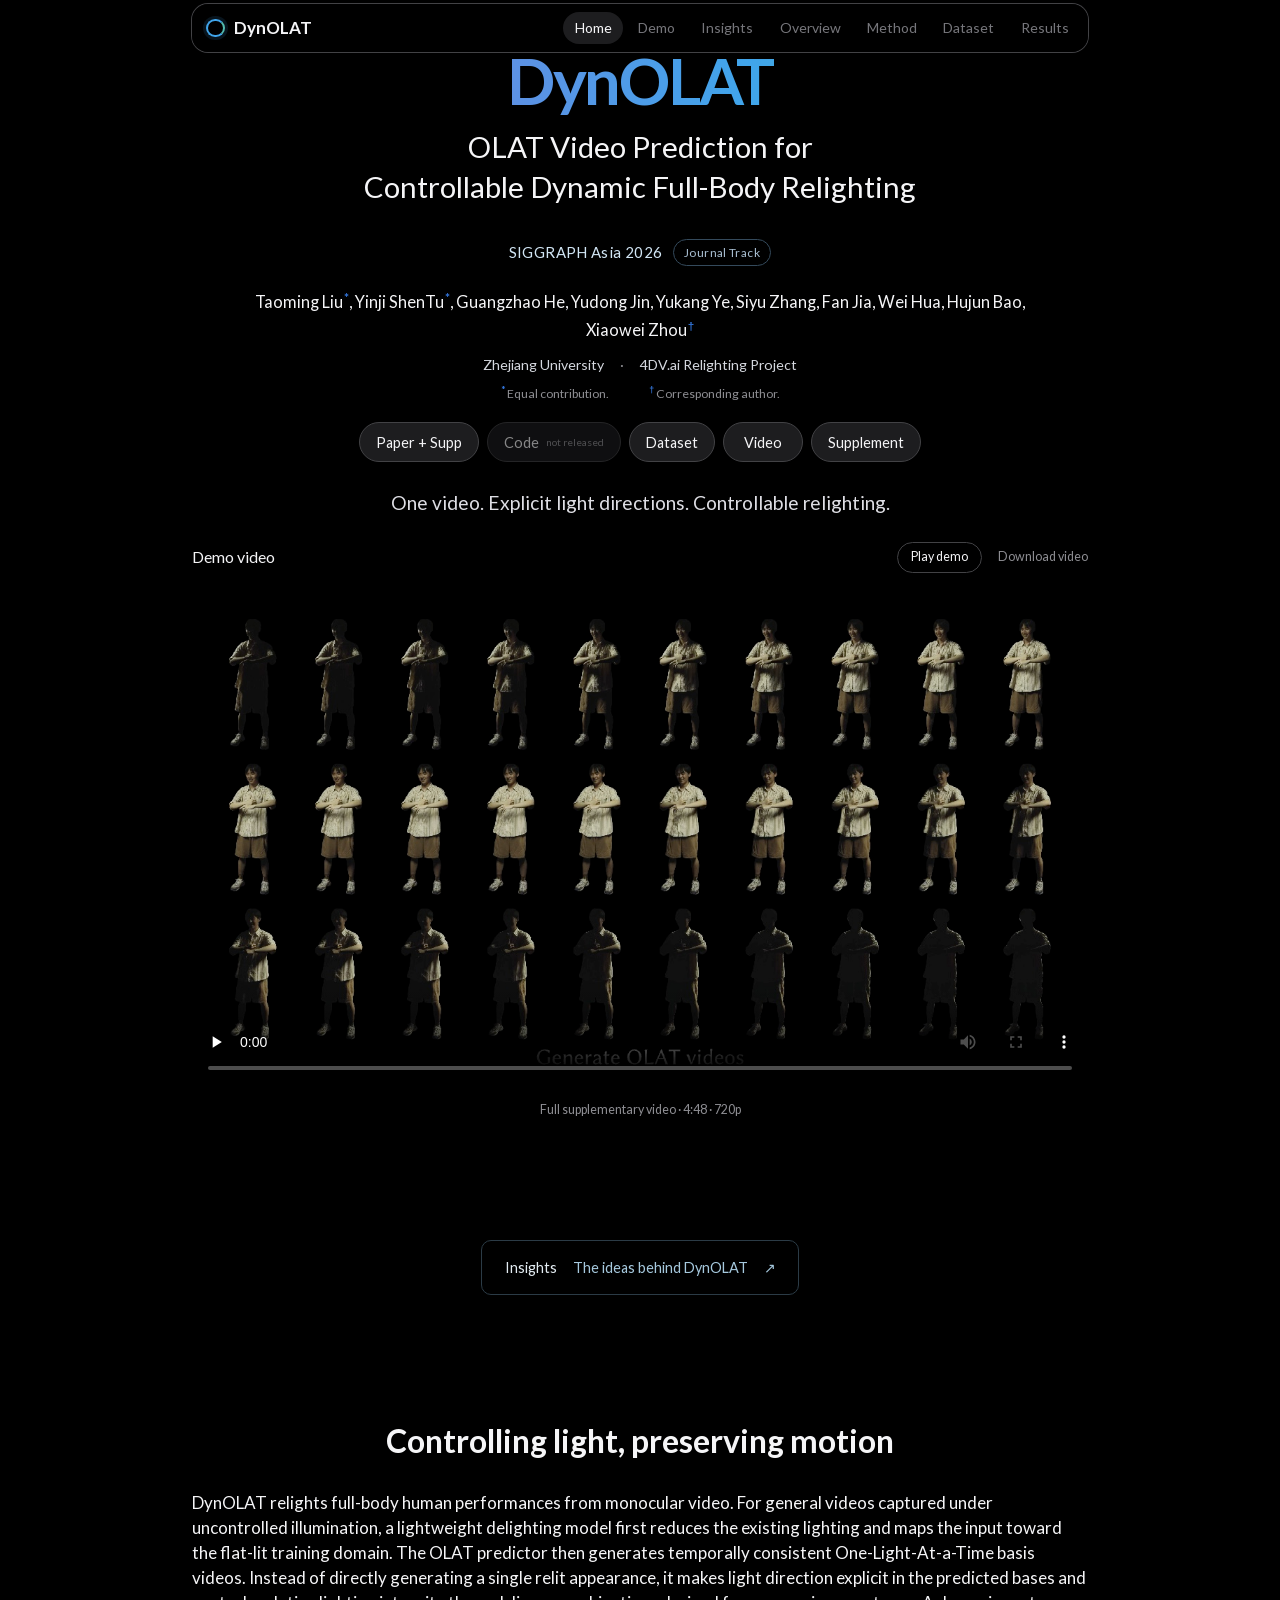
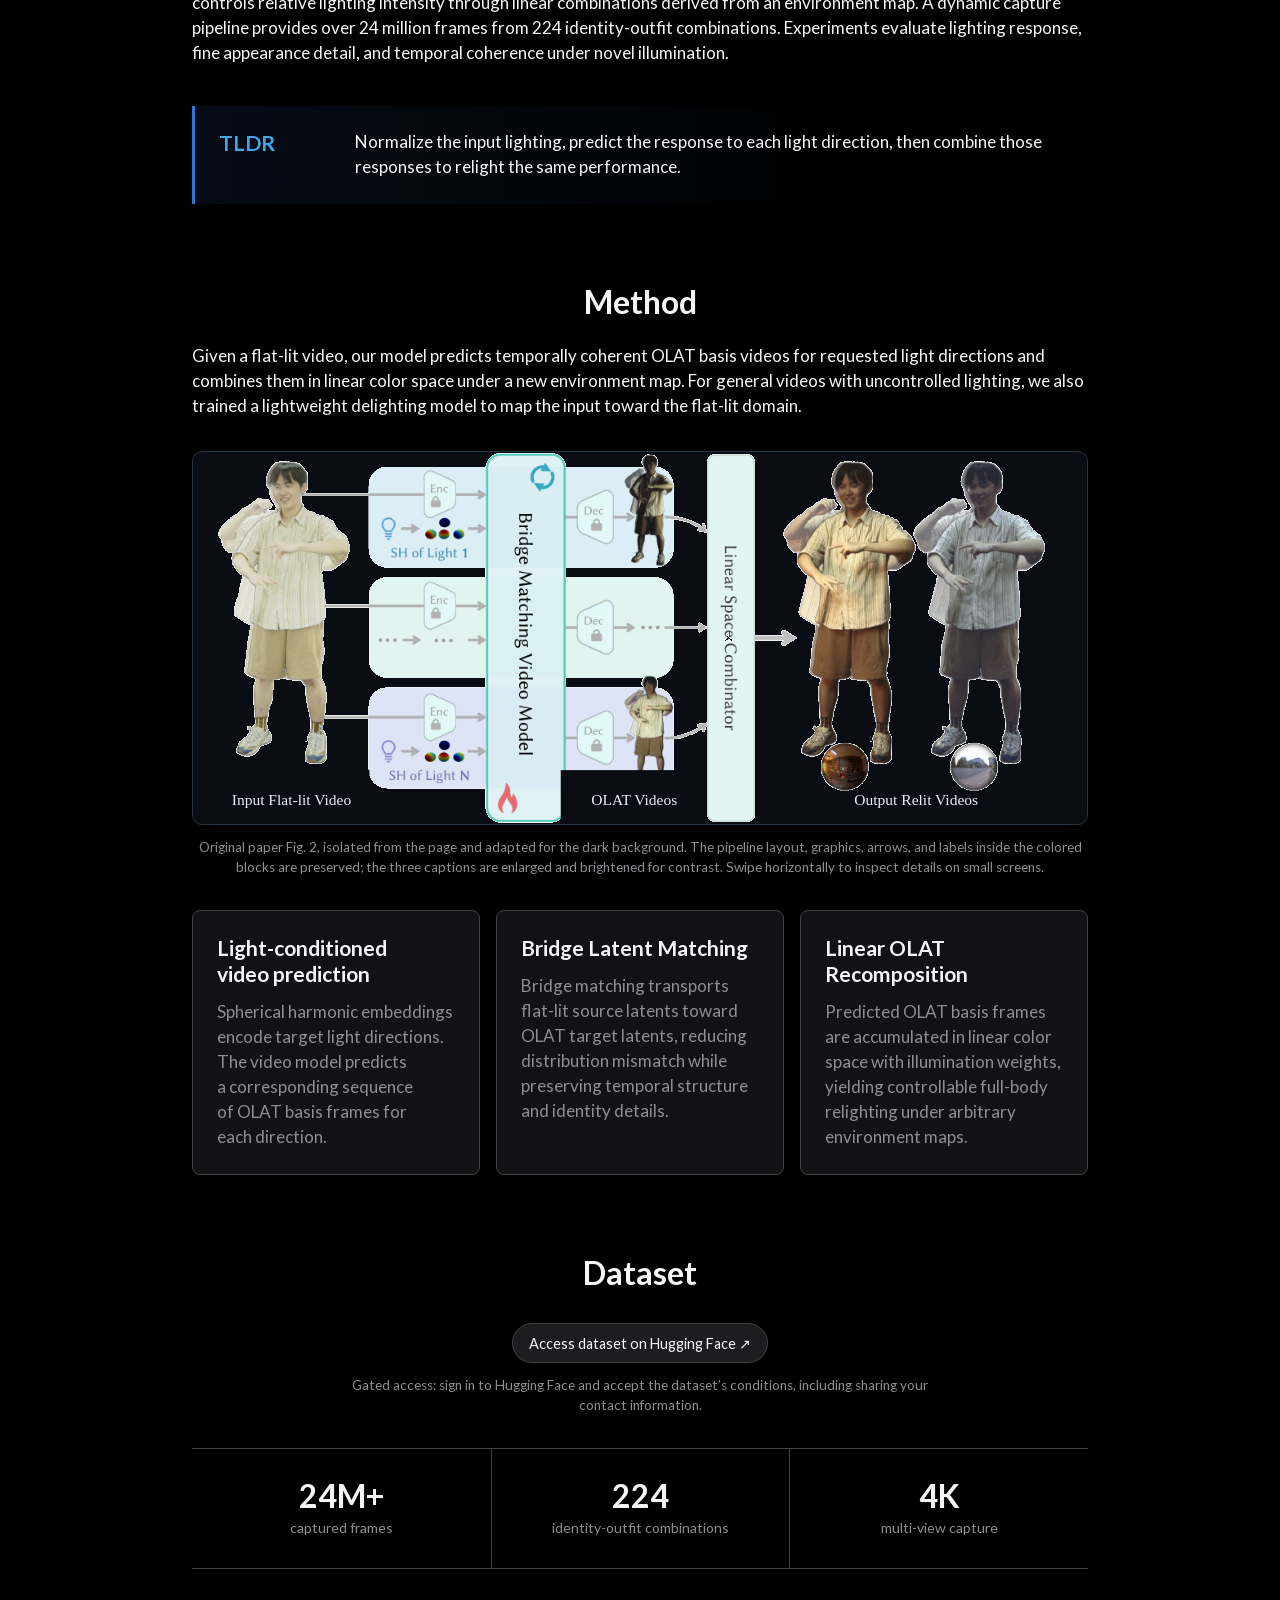
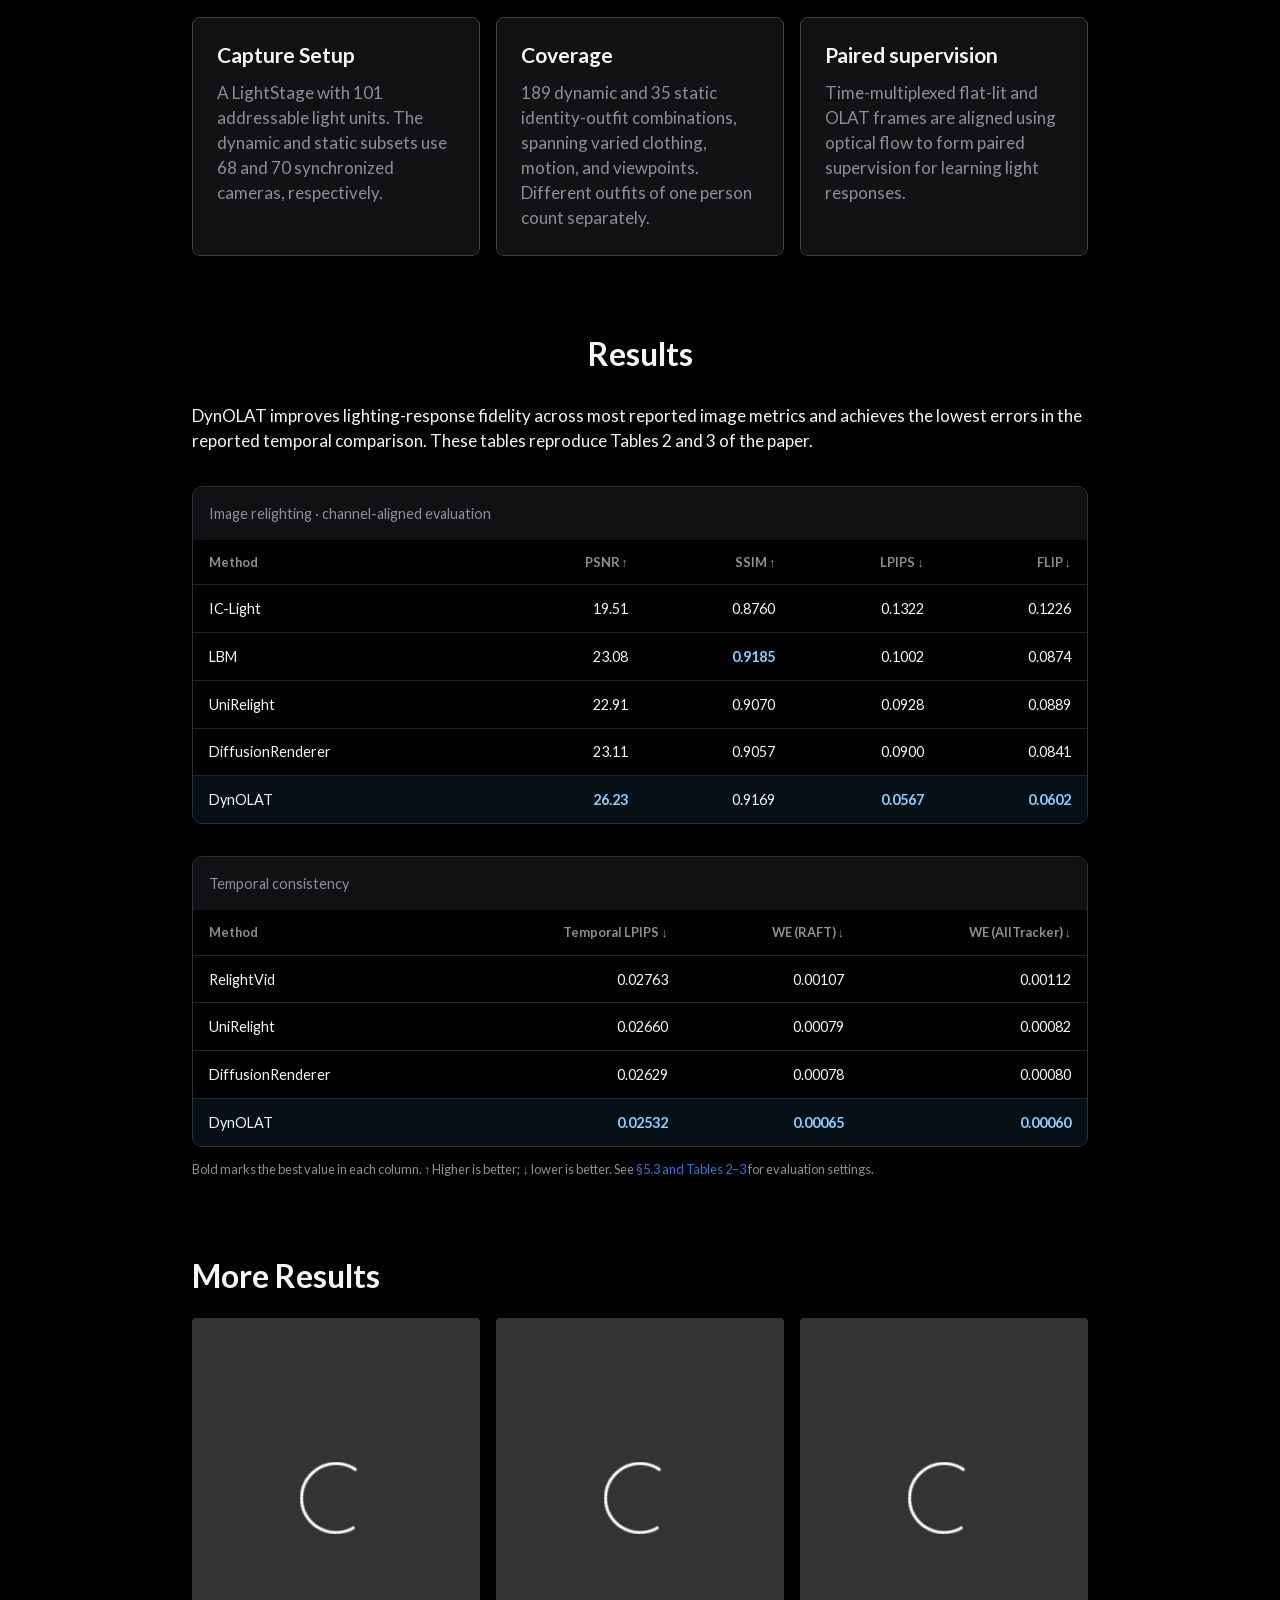
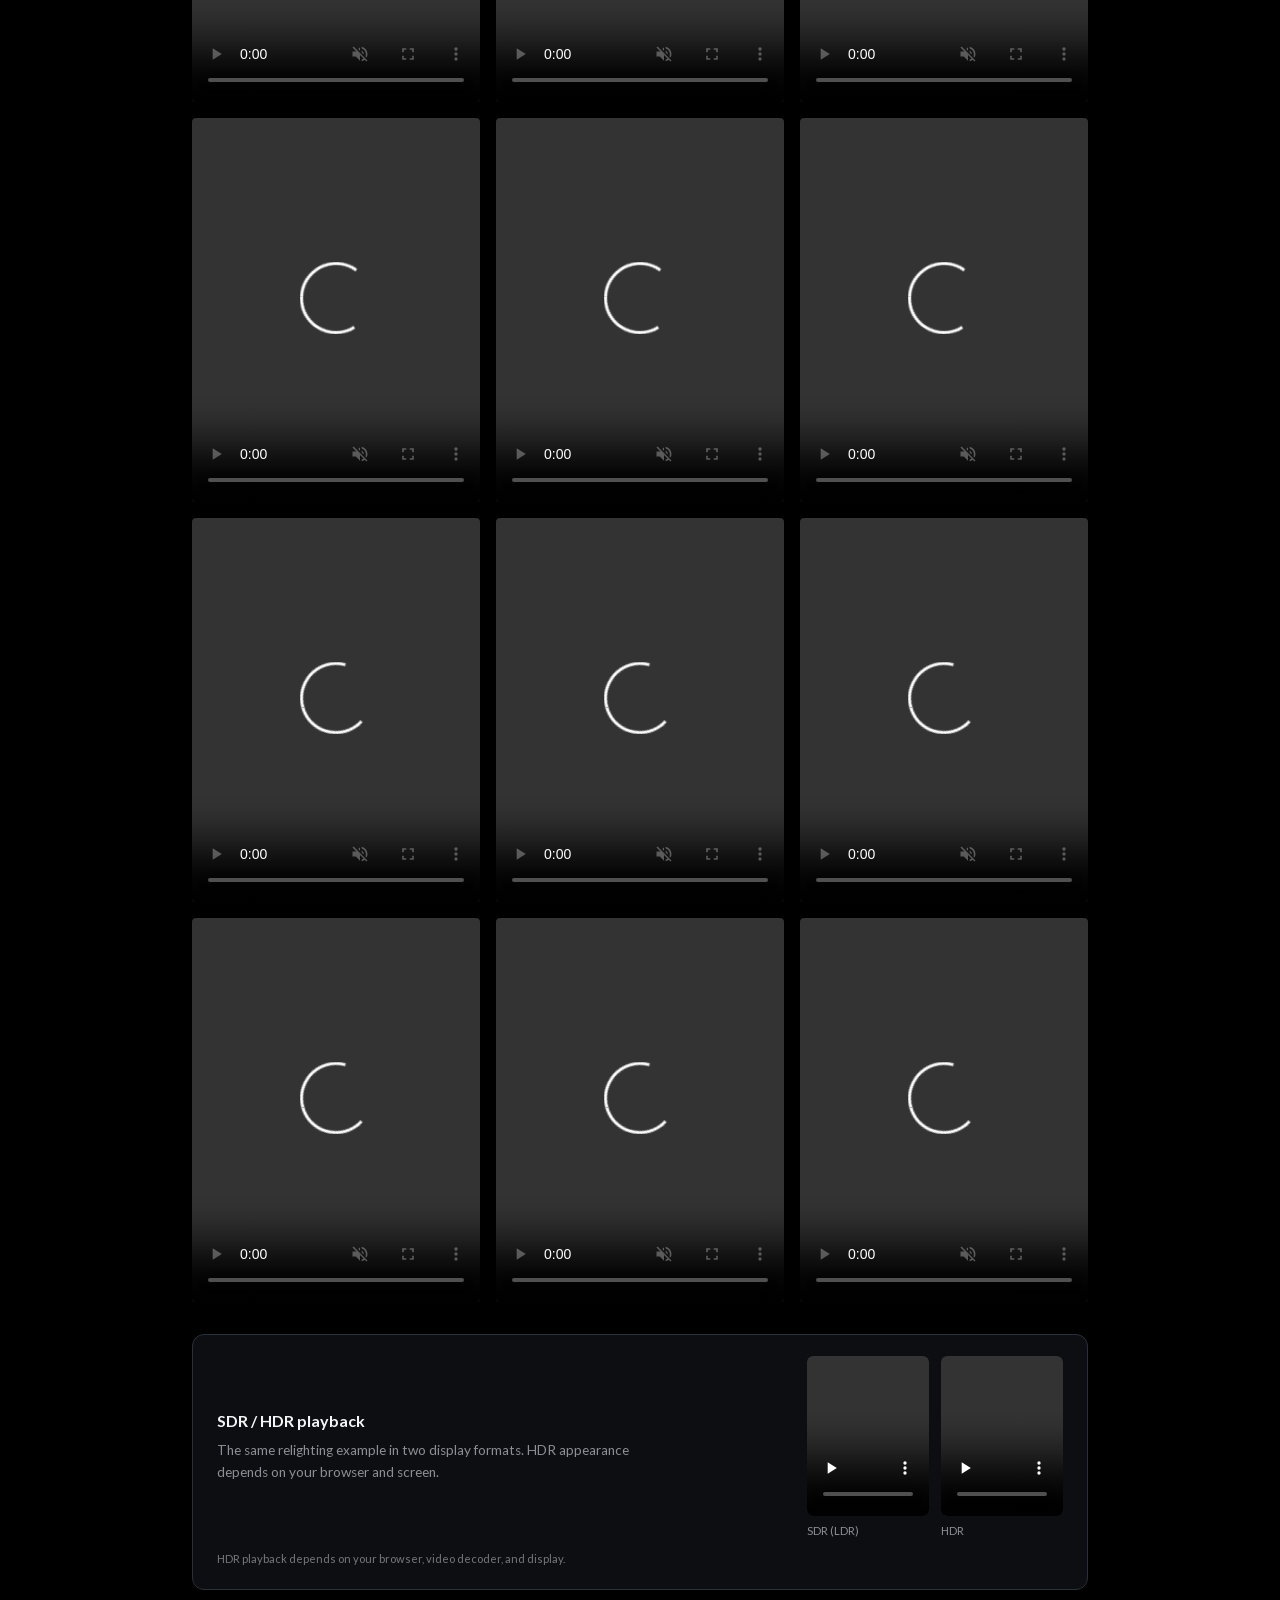
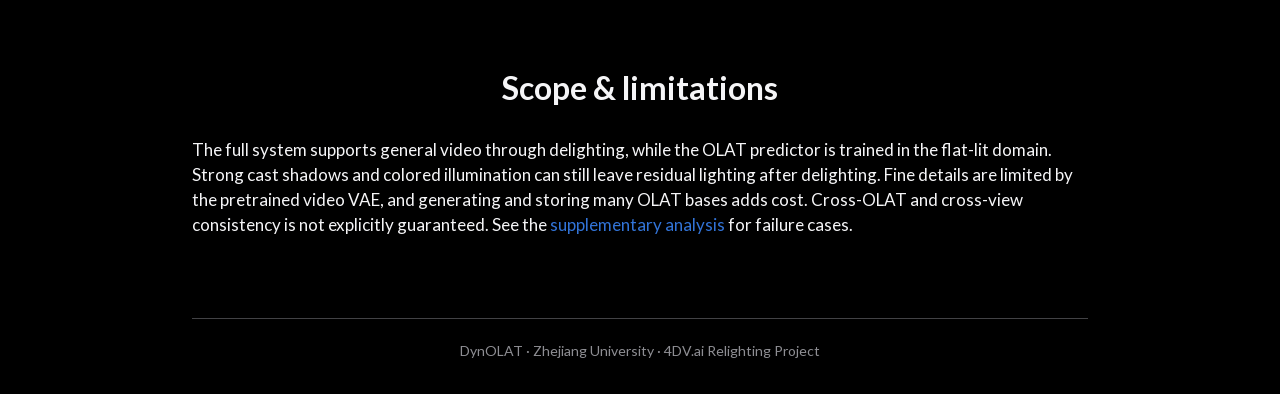
==== commit d570be58: "Bust cache for autoplay script" ====
--- a/index.html
+++ b/index.html
@@ -1,3 +1,4 @@
+
 <!doctype html>
 <html lang="en">
 <head>
@@ -7,7 +8,7 @@
   <title>DynOLAT: OLAT Video Prediction for Controllable Dynamic Full-Body Relighting</title>
   <link rel="preload" href="assets/fonts/lato-latin-400-normal.woff2" as="font" type="font/woff2" crossorigin>
   <link rel="stylesheet" href="styles.css?v=20261031-1">
-  <script src="script.js" defer></script>
+  <script src="script.js?v=20261102-1" defer></script>
 </head>
 <body>
   <header class="topbar" data-topbar>
